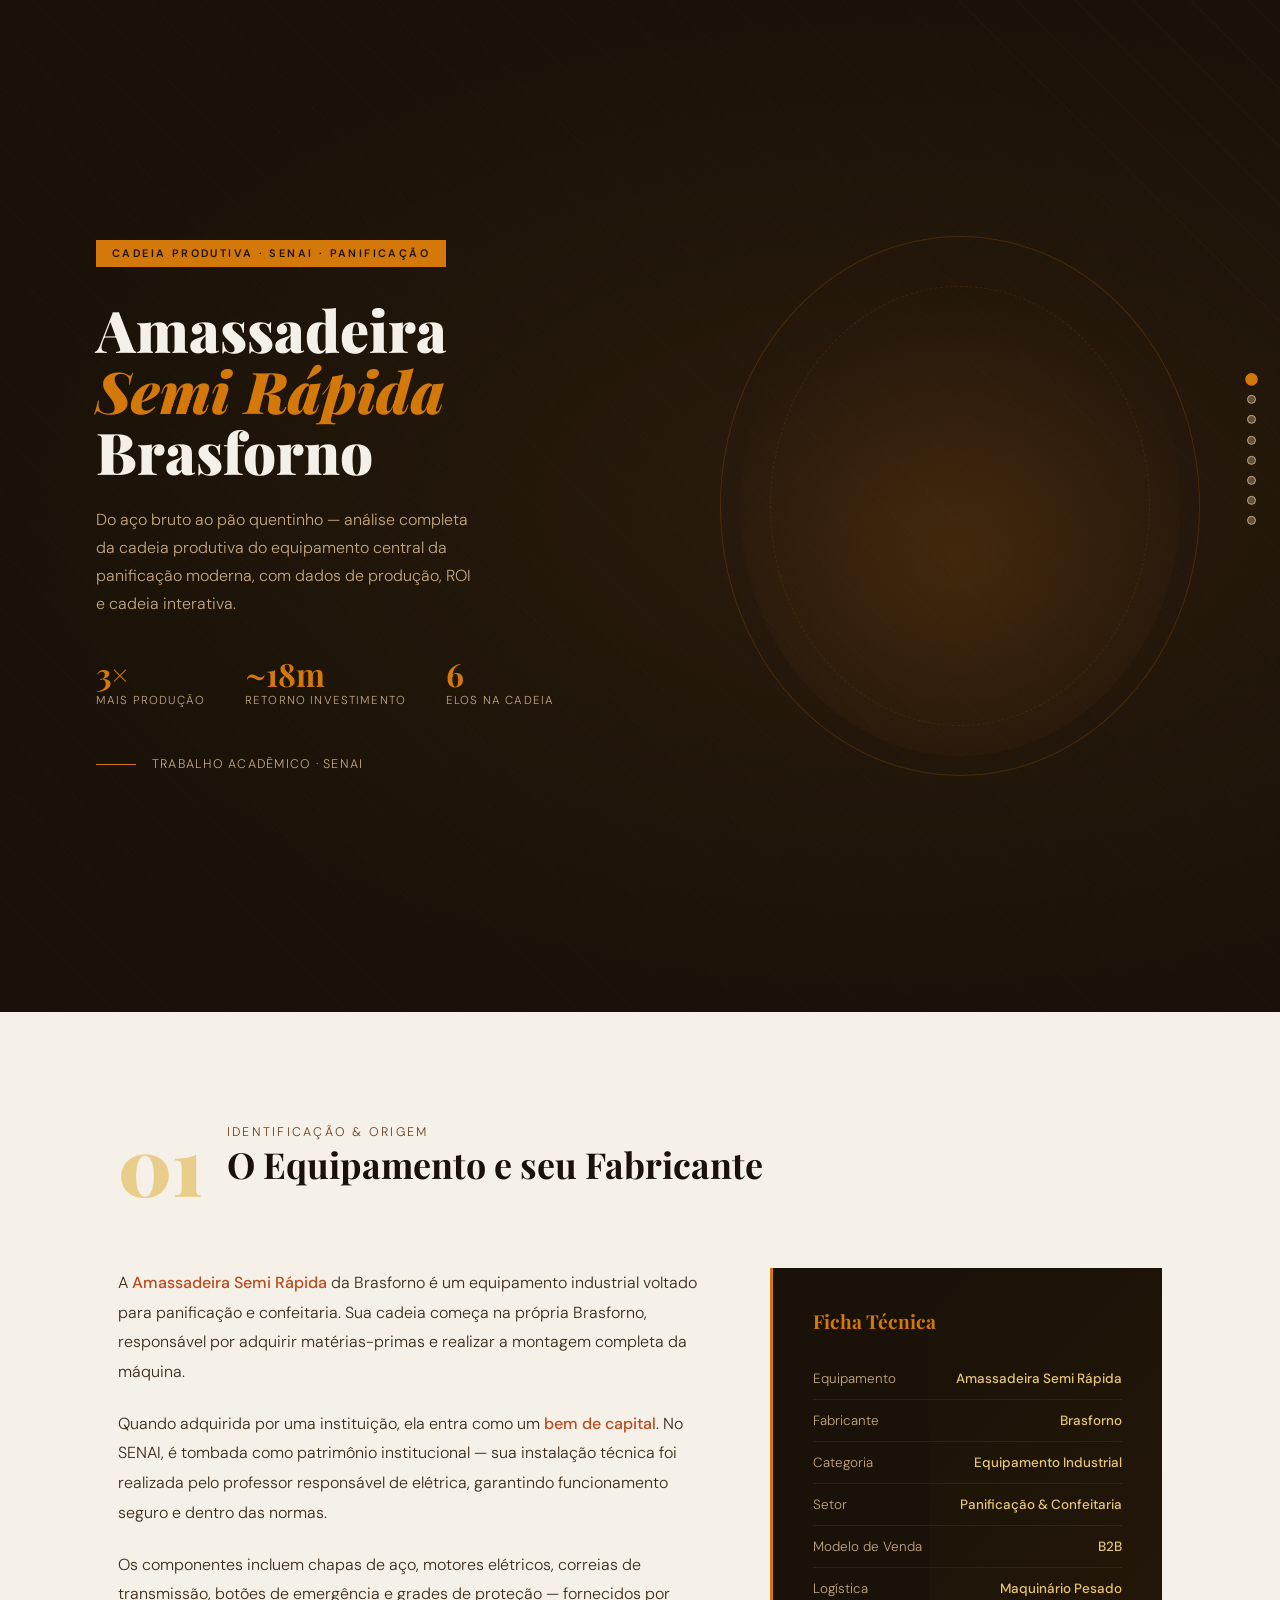
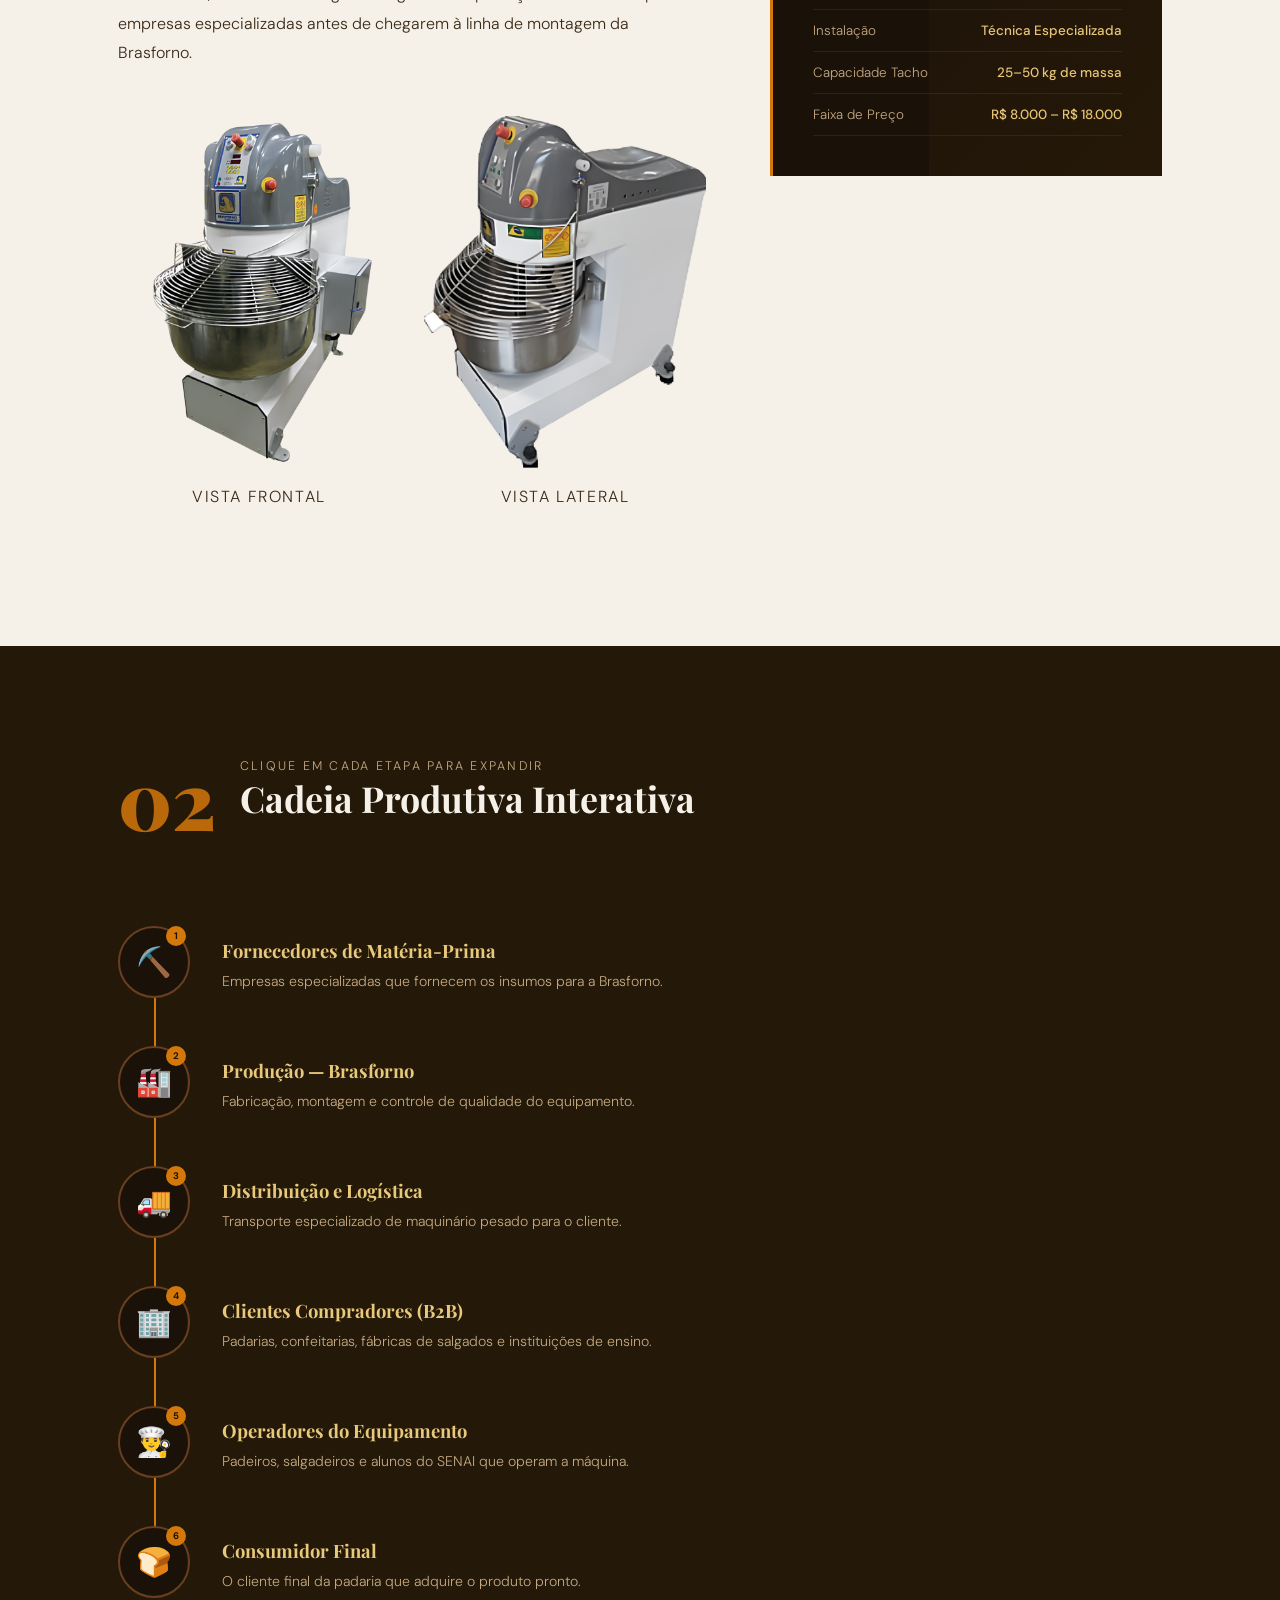
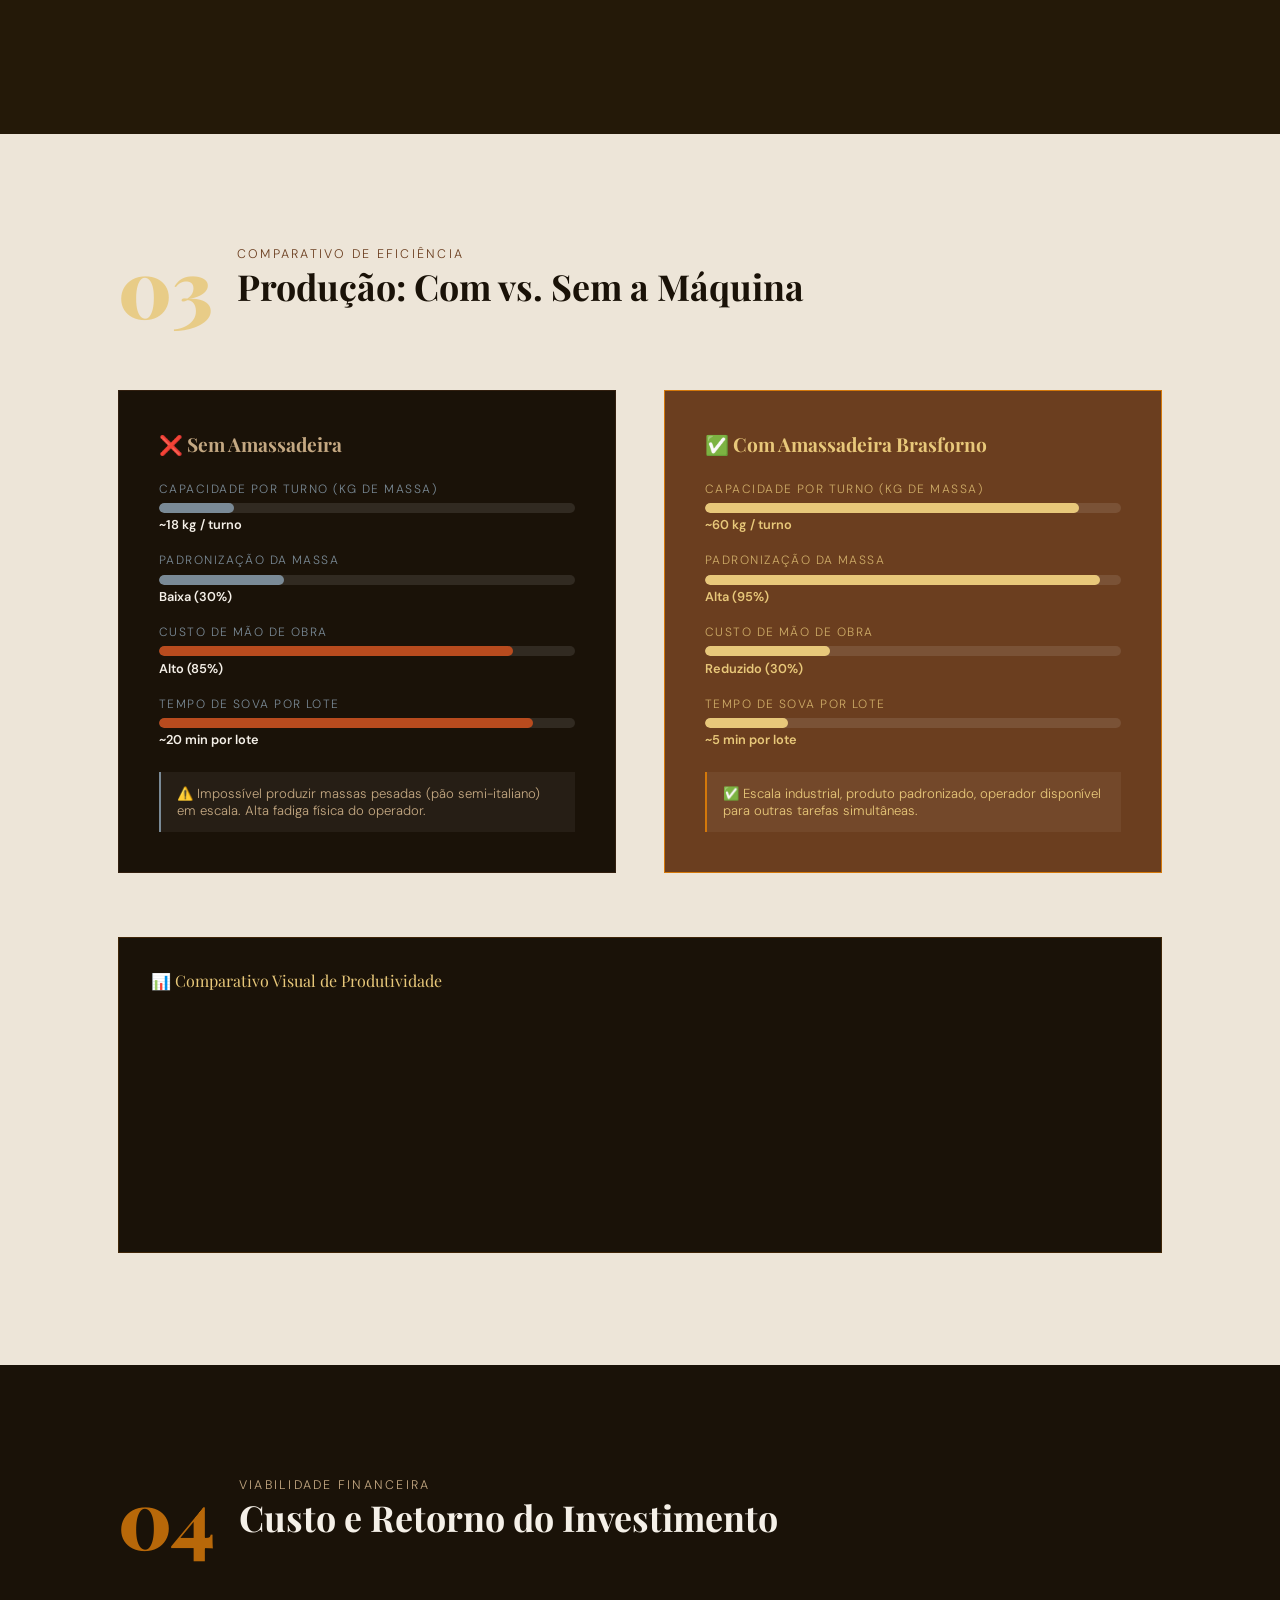
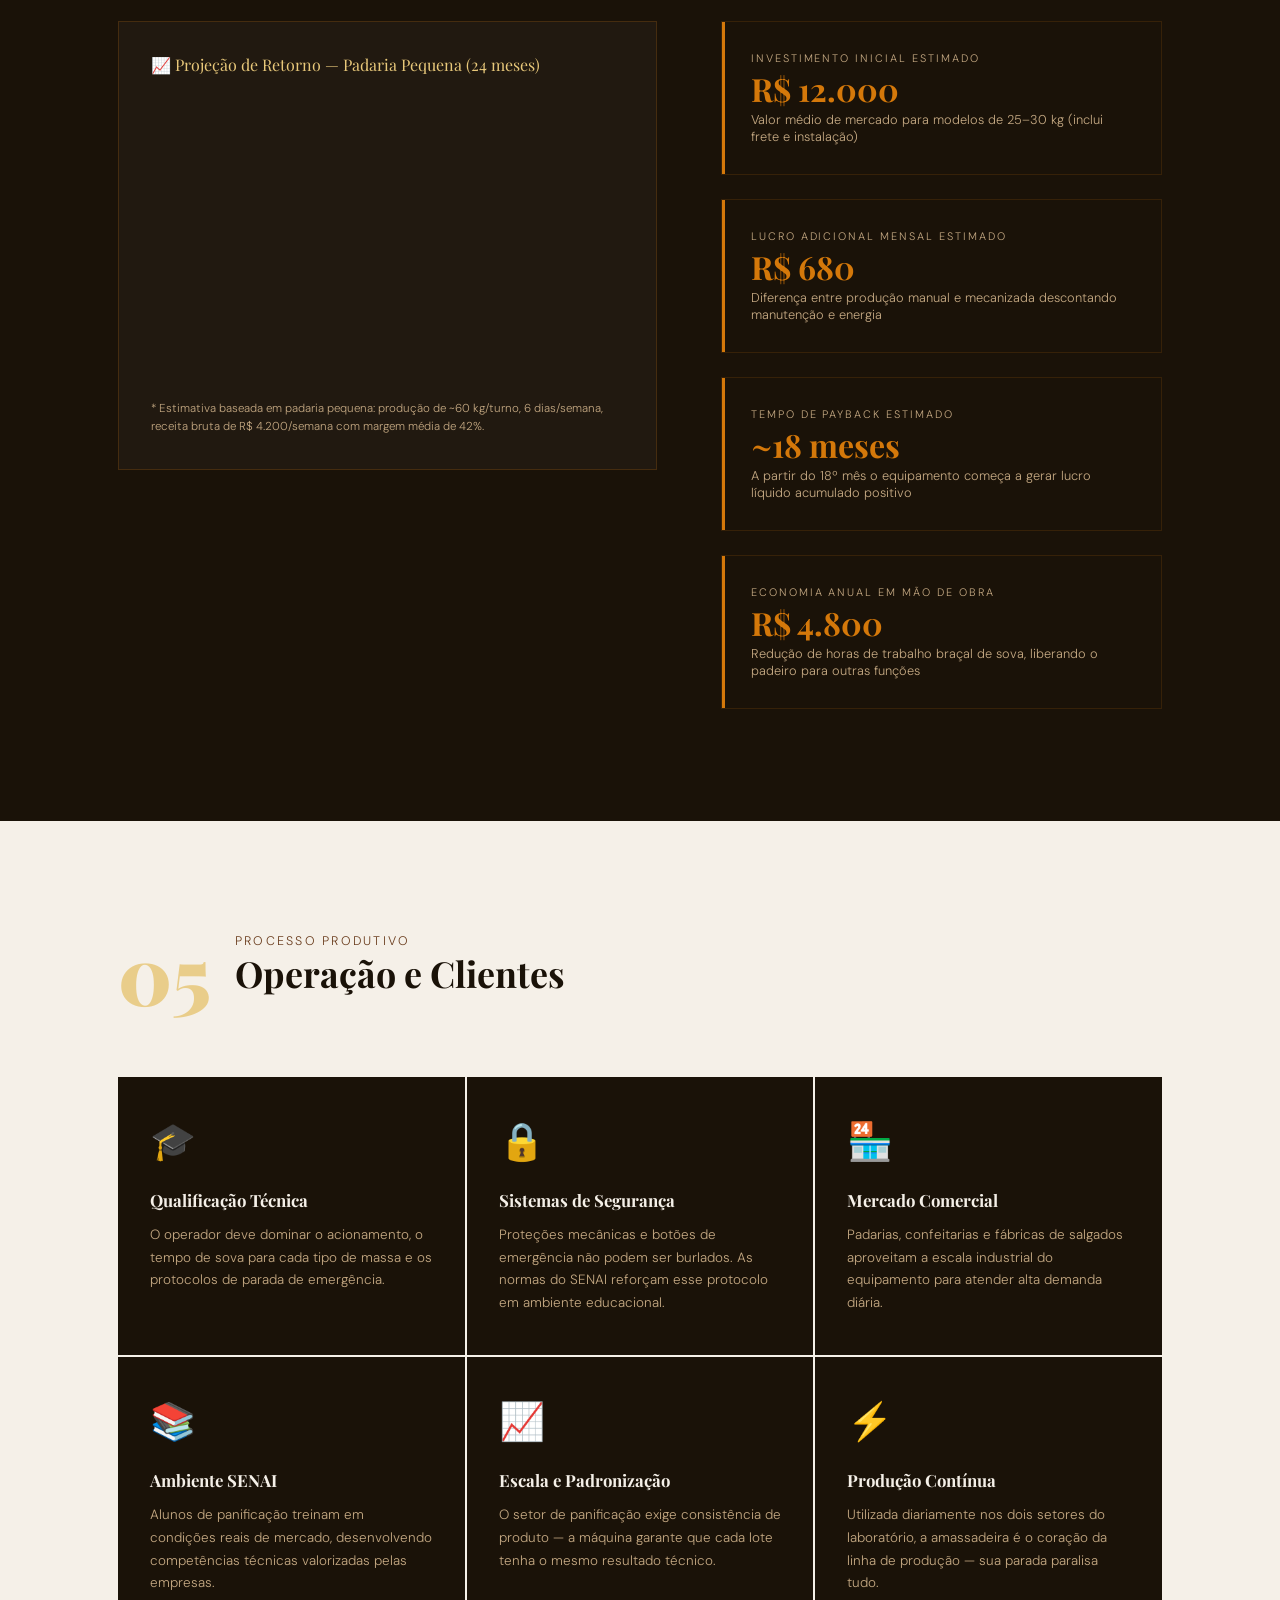
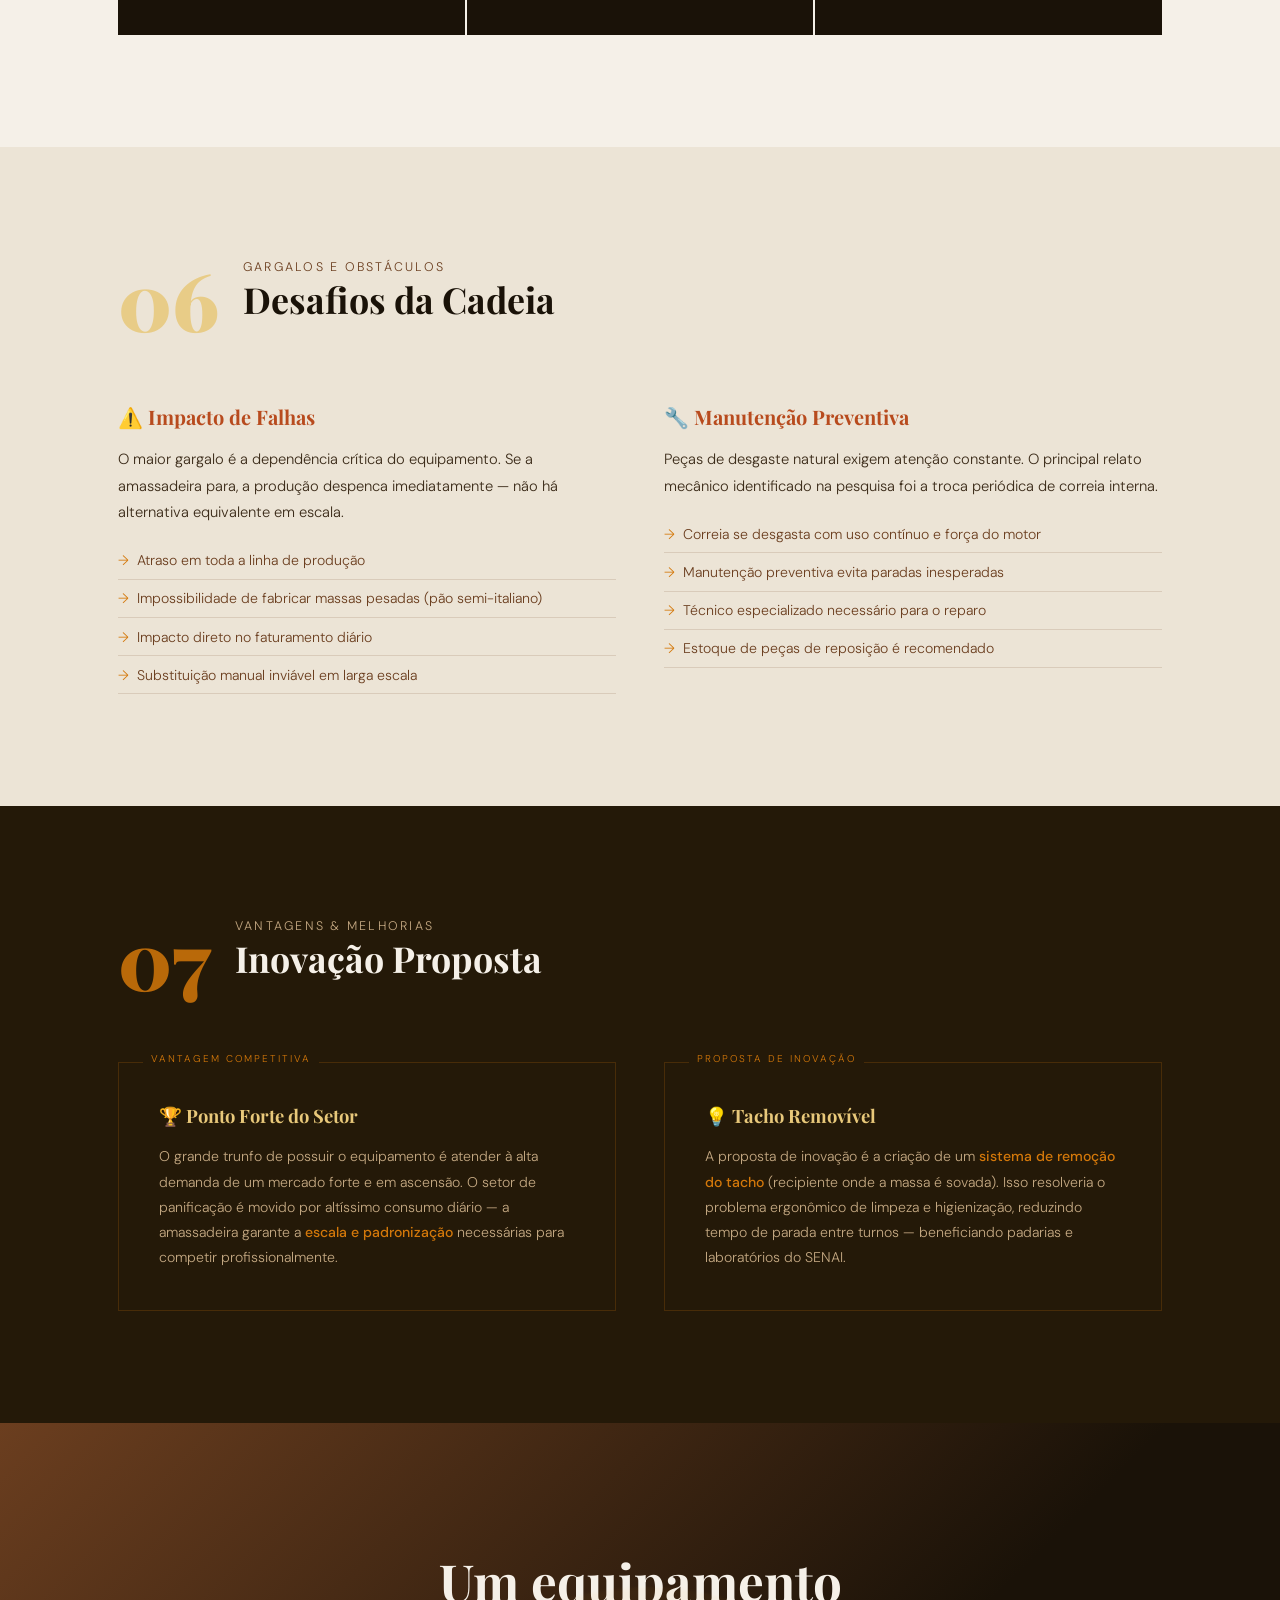
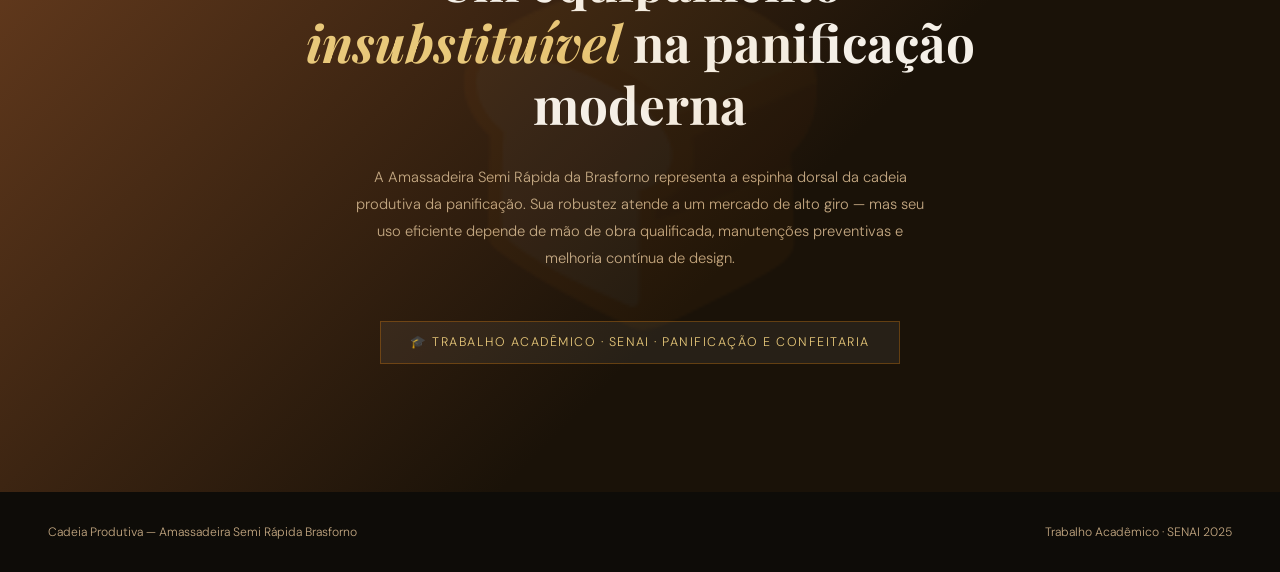
==== index.html @ 8a845d74 "Add files via upload" ====
<!doctype html>
<html lang="pt-BR">
  <head>
    <meta charset="UTF-8" />
    <meta name="viewport" content="width=device-width, initial-scale=1.0" />
    <title>Cadeia Produtiva — Amassadeira Semi Rápida Brasforno</title>
    <link rel="stylesheet" href="style.css" />
    <script src="https://cdnjs.cloudflare.com/ajax/libs/Chart.js/4.4.1/chart.umd.min.js"></script>
    <link rel="shortcut icon" href="https://static.vecteezy.com/system/resources/previews/019/606/477/non_2x/bread-graphic-clipart-design-free-png.png" type="image/x-icon">
  </head>
  <body>
    <!-- PROGRESS BAR -->
    <div id="progress-bar"></div>

    <!-- NAV DOTS -->
    <nav class="nav-dots">
      <div class="nav-dot active" data-target="hero" data-label="Início"></div>
      <div class="nav-dot" data-target="origem" data-label="Origem"></div>
      <div class="nav-dot" data-target="cadeia" data-label="Cadeia"></div>
      <div
        class="nav-dot"
        data-target="infografico"
        data-label="Produção"
      ></div>
      <div class="nav-dot" data-target="roi-section" data-label="Retorno"></div>
      <div class="nav-dot" data-target="operacao" data-label="Operação"></div>
      <div class="nav-dot" data-target="desafios" data-label="Desafios"></div>
      <div class="nav-dot" data-target="inovacao" data-label="Inovação"></div>
    </nav>

    <!-- ============ HERO ============ -->
    <section class="hero" id="hero">
      <div class="hero-bg-pattern"></div>
      <div class="hero-left">
        <div class="hero-tag">Cadeia Produtiva · SENAI · Panificação</div>
        <h1 class="hero-title">
          Amassadeira<br />
          <em>Semi Rápida</em><br />
          Brasforno
        </h1>
        <p class="hero-subtitle">
          Do aço bruto ao pão quentinho — análise completa da cadeia produtiva
          do equipamento central da panificação moderna, com dados de produção,
          ROI e cadeia interativa.
        </p>
        <div class="hero-stats">
          <div>
            <div class="hero-stat-num">3×</div>
            <div class="hero-stat-label">Mais produção</div>
          </div>
          <div>
            <div class="hero-stat-num">~18m</div>
            <div class="hero-stat-label">Retorno investimento</div>
          </div>
          <div>
            <div class="hero-stat-num">6</div>
            <div class="hero-stat-label">Elos na cadeia</div>
          </div>
        </div>
        <div class="hero-school">
          <div class="hero-school-line"></div>
          <span>Trabalho Acadêmico · SENAI</span>
        </div>
      </div>
      <div class="hero-right">
        <div class="hero-machine-wrap">
          <div class="hero-machine-bg"></div>
          <div class="hero-machine-ring"></div>
          <div class="hero-machine-ring2"></div>
          <!-- Placeholder — troque o src pela imagem real se necessário -->
          <img
            class="hero-machine-img"
            src="https://static.vecteezy.com/system/resources/previews/019/606/477/non_2x/bread-graphic-clipart-design-free-png.png"
            alt="Amassadeira Semi Rápida Brasforno"
            onerror="
              this.style.display = 'none';
              this.parentNode.querySelector(
                '.hero-machine-fallback',
              ).style.display = 'flex';
            "
          />
        </div>
        <div
          class="hero-machine-fallback"
          style="
            display: none;
            position: absolute;
            inset: 0;
            align-items: center;
            justify-content: center;
            font-size: 7rem;
            opacity: 0.5;
          "
        >
          🍞
        </div>
      </div>
    </section>

    <!-- ============ ORIGEM ============ -->
    <section class="origin" id="origem">
      <div class="container">
        <div class="sec-header fade-in">
          <div class="sec-num">01</div>
          <div class="sec-titles">
            <p>Identificação & Origem</p>
            <h2>O Equipamento e seu Fabricante</h2>
          </div>
        </div>
        <div class="origin-grid">
          <div class="origin-text fade-in">
            <p>
              A <strong>Amassadeira Semi Rápida</strong> da Brasforno é um
              equipamento industrial voltado para panificação e confeitaria. Sua
              cadeia começa na própria Brasforno, responsável por adquirir
              matérias-primas e realizar a montagem completa da máquina.
            </p>
            <p>
              Quando adquirida por uma instituição, ela entra como um
              <strong>bem de capital</strong>. No SENAI, é tombada como
              patrimônio institucional — sua instalação técnica foi realizada
              pelo professor responsável de elétrica, garantindo funcionamento
              seguro e dentro das normas.
            </p>
            <p>
              Os componentes incluem chapas de aço, motores elétricos, correias
              de transmissão, botões de emergência e grades de proteção —
              fornecidos por empresas especializadas antes de chegarem à linha
              de montagem da Brasforno.
            </p>

            <!-- Machine photo gallery -->
            <div class="machine-gallery">
              <div>
                <img
                  src="maquinaFrente.png"
                  alt="Amassadeira — Vista Frontal"
                  onerror="
                    this.style.background = '#2a1f0e';
                    this.style.minHeight = '200px';
                    this.alt = 'Foto frontal';
                  "
                />
                <p class="gallery-caption">Vista Frontal</p>
              </div>
              <div>
                <img
                  src="maquinaLado.png"
                  alt="Amassadeira — Vista Lateral"
                  onerror="
                    this.style.background = '#1a1208';
                    this.style.minHeight = '200px';
                  "
                />
                <p class="gallery-caption">Vista Lateral</p>
              </div>
            </div>
          </div>
          <div class="origin-card fade-in">
            <h3>Ficha Técnica</h3>
            <div class="spec-item">
              <span>Equipamento</span><span>Amassadeira Semi Rápida</span>
            </div>
            <div class="spec-item">
              <span>Fabricante</span><span>Brasforno</span>
            </div>
            <div class="spec-item">
              <span>Categoria</span><span>Equipamento Industrial</span>
            </div>
            <div class="spec-item">
              <span>Setor</span><span>Panificação & Confeitaria</span>
            </div>
            <div class="spec-item">
              <span>Modelo de Venda</span><span>B2B</span>
            </div>
            <div class="spec-item">
              <span>Logística</span><span>Maquinário Pesado</span>
            </div>
            <div class="spec-item">
              <span>Instalação</span><span>Técnica Especializada</span>
            </div>
            <div class="spec-item">
              <span>Capacidade Tacho</span><span>25–50 kg de massa</span>
            </div>
            <div class="spec-item">
              <span>Faixa de Preço</span><span>R$ 8.000 – R$ 18.000</span>
            </div>
          </div>
        </div>
      </div>
    </section>

    <!-- ============ CADEIA INTERATIVA ============ -->
    <section class="cadeia sec-dark" id="cadeia">
      <div class="container">
        <div class="sec-header fade-in">
          <div class="sec-num">02</div>
          <div class="sec-titles">
            <p>Clique em cada etapa para expandir</p>
            <h2>Cadeia Produtiva Interativa</h2>
          </div>
        </div>
        <div class="chain-interactive">
          <div class="chain-step" data-step="0">
            <div class="chain-step-num">1</div>
            <div class="chain-icon">⛏️</div>
            <div class="chain-body">
              <h3>Fornecedores de Matéria-Prima</h3>
              <p class="chain-short">
                Empresas especializadas que fornecem os insumos para a
                Brasforno.
              </p>
              <div class="chain-detail">
                <div class="chain-detail-inner">
                  Chapas de aço inox, grades de proteção, motores elétricos
                  trifásicos, correias de transmissão, botões de emergência e
                  painéis elétricos são adquiridos de fornecedores
                  especializados. A qualidade desses componentes define
                  diretamente a durabilidade e segurança do equipamento final.
                </div>
              </div>
            </div>
          </div>

          <div class="chain-step" data-step="1">
            <div class="chain-step-num">2</div>
            <div class="chain-icon">🏭</div>
            <div class="chain-body">
              <h3>Produção — Brasforno</h3>
              <p class="chain-short">
                Fabricação, montagem e controle de qualidade do equipamento.
              </p>
              <div class="chain-detail">
                <div class="chain-detail-inner">
                  A Brasforno realiza a montagem completa: estrutura metálica,
                  instalação do motor, sistema de transmissão por correia, tacho
                  de inox e painel de controle com sistemas de segurança
                  integrados. Após montagem, o equipamento passa por testes de
                  funcionamento antes da expedição.
                </div>
              </div>
            </div>
          </div>

          <div class="chain-step" data-step="2">
            <div class="chain-step-num">3</div>
            <div class="chain-icon">🚚</div>
            <div class="chain-body">
              <h3>Distribuição e Logística</h3>
              <p class="chain-short">
                Transporte especializado de maquinário pesado para o cliente.
              </p>
              <div class="chain-detail">
                <div class="chain-detail-inner">
                  A distribuição exige logística de carga pesada com
                  equipamentos de içamento. A venda é 100% B2B — não há canal de
                  varejo. O frete e a entrega com içamento muitas vezes estão
                  inclusos no valor, e a instalação é feita por técnico
                  especializado no local.
                </div>
              </div>
            </div>
          </div>

          <div class="chain-step" data-step="3">
            <div class="chain-step-num">4</div>
            <div class="chain-icon">🏢</div>
            <div class="chain-body">
              <h3>Clientes Compradores (B2B)</h3>
              <p class="chain-short">
                Padarias, confeitarias, fábricas de salgados e instituições de
                ensino.
              </p>
              <div class="chain-detail">
                <div class="chain-detail-inner">
                  Em empresas, o equipamento é um ativo produtivo. No SENAI, é
                  tombado como patrimônio da instituição com plaqueta de
                  registro. A compra envolve processo de licitação ou orçamento
                  direto, com instalação técnica obrigatória — no SENAI,
                  realizada pelo professor de elétrica.
                </div>
              </div>
            </div>
          </div>

          <div class="chain-step" data-step="4">
            <div class="chain-step-num">5</div>
            <div class="chain-icon">👨‍🍳</div>
            <div class="chain-body">
              <h3>Operadores do Equipamento</h3>
              <p class="chain-short">
                Padeiros, salgadeiros e alunos do SENAI que operam a máquina.
              </p>
              <div class="chain-detail">
                <div class="chain-detail-inner">
                  O operador precisa conhecer o tempo de sova específico por
                  tipo de massa (pão francês, semi-italiano, salgado), respeitar
                  os protocolos de segurança e realizar higienização após cada
                  uso. No SENAI, os alunos treinam essa competência em ambiente
                  controlado.
                </div>
              </div>
            </div>
          </div>

          <div class="chain-step" data-step="5">
            <div class="chain-step-num">6</div>
            <div class="chain-icon">🍞</div>
            <div class="chain-body">
              <h3>Consumidor Final</h3>
              <p class="chain-short">
                O cliente final da padaria que adquire o produto pronto.
              </p>
              <div class="chain-detail">
                <div class="chain-detail-inner">
                  Pães, salgados e produtos de confeitaria chegam ao consumidor
                  final como resultado de toda a cadeia. O alto consumo diário
                  desse mercado é o motor econômico que justifica o investimento
                  no equipamento industrial — e que mantém o setor de
                  panificação em constante crescimento no Brasil.
                </div>
              </div>
            </div>
          </div>
        </div>
      </div>
    </section>

    <!-- ============ INFOGRÁFICO DE PRODUÇÃO ============ -->
    <section class="infografico" id="infografico">
      <div class="container">
        <div class="sec-header fade-in">
          <div class="sec-num">03</div>
          <div class="sec-titles">
            <p>Comparativo de Eficiência</p>
            <h2>Produção: Com vs. Sem a Máquina</h2>
          </div>
        </div>

        <div class="prod-comparison fade-in">
          <!-- SEM MÁQUINA -->
          <div class="prod-side manual">
            <h3>❌ Sem Amassadeira</h3>

            <p class="prod-bar-label">Capacidade por turno (kg de massa)</p>
            <div class="bar-track">
              <div
                class="bar-fill"
                data-width="18"
                style="background: #7a8a96"
              ></div>
            </div>
            <p class="bar-value" style="color: var(--cream)">~18 kg / turno</p>

            <p class="prod-bar-label">Padronização da massa</p>
            <div class="bar-track">
              <div
                class="bar-fill"
                data-width="30"
                style="background: #7a8a96"
              ></div>
            </div>
            <p class="bar-value" style="color: var(--cream)">Baixa (30%)</p>

            <p class="prod-bar-label">Custo de mão de obra</p>
            <div class="bar-track">
              <div
                class="bar-fill"
                data-width="85"
                style="background: #b84b1e"
              ></div>
            </div>
            <p class="bar-value" style="color: var(--cream)">Alto (85%)</p>

            <p class="prod-bar-label">Tempo de sova por lote</p>
            <div class="bar-track">
              <div
                class="bar-fill"
                data-width="90"
                style="background: #b84b1e"
              ></div>
            </div>
            <p class="bar-value" style="color: var(--cream)">
              ~20 min por lote
            </p>

            <div class="prod-highlight">
              ⚠️ Impossível produzir massas pesadas (pão semi-italiano) em
              escala. Alta fadiga física do operador.
            </div>
          </div>

          <!-- COM MÁQUINA -->
          <div class="prod-side maquina">
            <h3>✅ Com Amassadeira Brasforno</h3>

            <p class="prod-bar-label">Capacidade por turno (kg de massa)</p>
            <div class="bar-track">
              <div
                class="bar-fill"
                data-width="90"
                style="background: var(--warm)"
              ></div>
            </div>
            <p class="bar-value" style="color: var(--warm)">~60 kg / turno</p>

            <p class="prod-bar-label">Padronização da massa</p>
            <div class="bar-track">
              <div
                class="bar-fill"
                data-width="95"
                style="background: var(--warm)"
              ></div>
            </div>
            <p class="bar-value" style="color: var(--warm)">Alta (95%)</p>

            <p class="prod-bar-label">Custo de mão de obra</p>
            <div class="bar-track">
              <div
                class="bar-fill"
                data-width="30"
                style="background: var(--warm)"
              ></div>
            </div>
            <p class="bar-value" style="color: var(--warm)">Reduzido (30%)</p>

            <p class="prod-bar-label">Tempo de sova por lote</p>
            <div class="bar-track">
              <div
                class="bar-fill"
                data-width="20"
                style="background: var(--warm)"
              ></div>
            </div>
            <p class="bar-value" style="color: var(--warm)">~5 min por lote</p>

            <div class="prod-highlight">
              ✅ Escala industrial, produto padronizado, operador disponível
              para outras tarefas simultâneas.
            </div>
          </div>
        </div>

        <!-- GRÁFICO BARRAS COMPARATIVO -->
        <div
          class="fade-in"
          style="
            background: var(--dark);
            padding: 2rem;
            border: 1px solid rgba(212, 120, 10, 0.2);
          "
        >
          <p
            style="
              font-family: &quot;Playfair Display&quot;, serif;
              color: var(--warm);
              font-size: 1rem;
              margin-bottom: 1.5rem;
            "
          >
            📊 Comparativo Visual de Produtividade
          </p>
          <canvas id="prodChart" height="200"></canvas>
        </div>
      </div>
    </section>

    <!-- ============ ROI ============ -->
    <section class="roi-section sec-dark" id="roi-section">
      <div class="container">
        <div class="sec-header fade-in">
          <div class="sec-num">04</div>
          <div class="sec-titles">
            <p>Viabilidade Financeira</p>
            <h2>Custo e Retorno do Investimento</h2>
          </div>
        </div>
        <div class="roi-grid">
          <div class="roi-chart-wrap fade-in">
            <p class="roi-chart-title">
              📈 Projeção de Retorno — Padaria Pequena (24 meses)
            </p>
            <div class="roi-canvas-wrap">
              <canvas id="roiChart" height="280"></canvas>
            </div>
            <p
              style="
                font-size: 0.72rem;
                color: var(--dust);
                margin-top: 1rem;
                line-height: 1.6;
              "
            >
              * Estimativa baseada em padaria pequena: produção de ~60 kg/turno,
              6 dias/semana, receita bruta de R$ 4.200/semana com margem média
              de 42%.
            </p>
          </div>
          <div class="roi-info fade-in">
            <div class="roi-card">
              <div class="roi-card-label">Investimento Inicial Estimado</div>
              <div class="roi-card-value">R$ 12.000</div>
              <div class="roi-card-sub">
                Valor médio de mercado para modelos de 25–30 kg (inclui frete e
                instalação)
              </div>
            </div>
            <div class="roi-card">
              <div class="roi-card-label">Lucro adicional mensal estimado</div>
              <div class="roi-card-value">R$ 680</div>
              <div class="roi-card-sub">
                Diferença entre produção manual e mecanizada descontando
                manutenção e energia
              </div>
            </div>
            <div class="roi-card">
              <div class="roi-card-label">Tempo de Payback Estimado</div>
              <div class="roi-card-value">~18 meses</div>
              <div class="roi-card-sub">
                A partir do 18º mês o equipamento começa a gerar lucro líquido
                acumulado positivo
              </div>
            </div>
            <div class="roi-card">
              <div class="roi-card-label">Economia anual em mão de obra</div>
              <div class="roi-card-value">R$ 4.800</div>
              <div class="roi-card-sub">
                Redução de horas de trabalho braçal de sova, liberando o padeiro
                para outras funções
              </div>
            </div>
          </div>
        </div>
      </div>
    </section>

    <!-- ============ OPERAÇÃO ============ -->
    <section class="operation" id="operacao">
      <div class="container">
        <div class="sec-header fade-in">
          <div class="sec-num">05</div>
          <div class="sec-titles">
            <p>Processo Produtivo</p>
            <h2>Operação e Clientes</h2>
          </div>
        </div>
        <div class="op-grid fade-in">
          <div class="op-card">
            <span class="op-emoji">🎓</span>
            <h3>Qualificação Técnica</h3>
            <p>
              O operador deve dominar o acionamento, o tempo de sova para cada
              tipo de massa e os protocolos de parada de emergência.
            </p>
          </div>
          <div class="op-card">
            <span class="op-emoji">🔒</span>
            <h3>Sistemas de Segurança</h3>
            <p>
              Proteções mecânicas e botões de emergência não podem ser burlados.
              As normas do SENAI reforçam esse protocolo em ambiente
              educacional.
            </p>
          </div>
          <div class="op-card">
            <span class="op-emoji">🏪</span>
            <h3>Mercado Comercial</h3>
            <p>
              Padarias, confeitarias e fábricas de salgados aproveitam a escala
              industrial do equipamento para atender alta demanda diária.
            </p>
          </div>
          <div class="op-card">
            <span class="op-emoji">📚</span>
            <h3>Ambiente SENAI</h3>
            <p>
              Alunos de panificação treinam em condições reais de mercado,
              desenvolvendo competências técnicas valorizadas pelas empresas.
            </p>
          </div>
          <div class="op-card">
            <span class="op-emoji">📈</span>
            <h3>Escala e Padronização</h3>
            <p>
              O setor de panificação exige consistência de produto — a máquina
              garante que cada lote tenha o mesmo resultado técnico.
            </p>
          </div>
          <div class="op-card">
            <span class="op-emoji">⚡</span>
            <h3>Produção Contínua</h3>
            <p>
              Utilizada diariamente nos dois setores do laboratório, a
              amassadeira é o coração da linha de produção — sua parada paralisa
              tudo.
            </p>
          </div>
        </div>
      </div>
    </section>

    <!-- ============ DESAFIOS ============ -->
    <section class="challenges" id="desafios">
      <div class="container">
        <div class="sec-header fade-in">
          <div class="sec-num">06</div>
          <div class="sec-titles">
            <p>Gargalos e Obstáculos</p>
            <h2>Desafios da Cadeia</h2>
          </div>
        </div>
        <div class="ch-grid fade-in">
          <div class="ch-block">
            <h3>⚠️ Impacto de Falhas</h3>
            <p>
              O maior gargalo é a dependência crítica do equipamento. Se a
              amassadeira para, a produção despenca imediatamente — não há
              alternativa equivalente em escala.
            </p>
            <ul>
              <li>Atraso em toda a linha de produção</li>
              <li>
                Impossibilidade de fabricar massas pesadas (pão semi-italiano)
              </li>
              <li>Impacto direto no faturamento diário</li>
              <li>Substituição manual inviável em larga escala</li>
            </ul>
          </div>
          <div class="ch-block">
            <h3>🔧 Manutenção Preventiva</h3>
            <p>
              Peças de desgaste natural exigem atenção constante. O principal
              relato mecânico identificado na pesquisa foi a troca periódica de
              correia interna.
            </p>
            <ul>
              <li>Correia se desgasta com uso contínuo e força do motor</li>
              <li>Manutenção preventiva evita paradas inesperadas</li>
              <li>Técnico especializado necessário para o reparo</li>
              <li>Estoque de peças de reposição é recomendado</li>
            </ul>
          </div>
        </div>
      </div>
    </section>

    <!-- ============ INOVAÇÃO ============ -->
    <section class="innovation sec-dark" id="inovacao">
      <div class="container">
        <div class="sec-header fade-in">
          <div class="sec-num">07</div>
          <div class="sec-titles">
            <p>Vantagens & Melhorias</p>
            <h2>Inovação Proposta</h2>
          </div>
        </div>
        <div class="inno-split fade-in">
          <div class="inno-block" data-label="Vantagem Competitiva">
            <h3>🏆 Ponto Forte do Setor</h3>
            <p>
              O grande trunfo de possuir o equipamento é atender à alta demanda
              de um mercado forte e em ascensão. O setor de panificação é movido
              por altíssimo consumo diário — a amassadeira garante a
              <strong>escala e padronização</strong> necessárias para competir
              profissionalmente.
            </p>
          </div>
          <div class="inno-block" data-label="Proposta de Inovação">
            <h3>💡 Tacho Removível</h3>
            <p>
              A proposta de inovação é a criação de um
              <strong>sistema de remoção do tacho</strong> (recipiente onde a
              massa é sovada). Isso resolveria o problema ergonômico de limpeza
              e higienização, reduzindo tempo de parada entre turnos —
              beneficiando padarias e laboratórios do SENAI.
            </p>
          </div>
        </div>
      </div>
    </section>

    <!-- ============ CONCLUSÃO ============ -->
    <section class="conclusion">
      <div class="container">
        <h2>Um equipamento <em>insubstituível</em> na panificação moderna</h2>
        <p>
          A Amassadeira Semi Rápida da Brasforno representa a espinha dorsal da
          cadeia produtiva da panificação. Sua robustez atende a um mercado de
          alto giro — mas seu uso eficiente depende de mão de obra qualificada,
          manutenções preventivas e melhoria contínua de design.
        </p>
        <div class="badge">
          🎓 Trabalho Acadêmico · SENAI · Panificação e Confeitaria
        </div>
      </div>
    </section>

    <footer>
      <span>Cadeia Produtiva — Amassadeira Semi Rápida Brasforno</span>
      <span>Trabalho Acadêmico · SENAI 2025</span>
    </footer>

    <!-- ============ SCRIPTS ============ -->
    <script src="script.js"></script>
  </body>
</html>
---- style.css ----
/* =========================================
   CADEIA PRODUTIVA — AMASSADEIRA BRASFORNO
   styles.css
   ========================================= */

@import url("https://fonts.googleapis.com/css2?family=Playfair+Display:ital,wght@0,700;0,900;1,700&family=DM+Sans:wght@300;400;500;600&display=swap");

/* ----------- RESET & BASE ----------- */
*,
*::before,
*::after {
  box-sizing: border-box;
  margin: 0;
  padding: 0;
}

:root {
  --cream: #f5f0e8;
  --cream2: #ede5d8;
  --dark: #1a1208;
  --dark2: #241908;
  --brown: #6b3e1f;
  --amber: #d4780a;
  --amber2: #e8920f;
  --warm: #e8c87a;
  --dust: #c4a882;
  --rust: #b84b1e;
  --steel: #7a8a96;
  --success: #2e7d4f;
}

html {
  scroll-behavior: smooth;
}

body {
  background: var(--cream);
  color: var(--dark);
  font-family: "DM Sans", sans-serif;
  font-weight: 300;
  overflow-x: hidden;
  cursor: default;
}

body::before {
  content: "";
  position: fixed;
  inset: 0;
  background-image: url("data:image/svg+xml,%3Csvg viewBox='0 0 512 512' xmlns='http://www.w3.org/2000/svg'%3E%3Cfilter id='n'%3E%3CfeTurbulence type='fractalNoise' baseFrequency='0.9' numOctaves='4' stitchTiles='stitch'/%3E%3C/filter%3E%3Crect width='100%25' height='100%25' filter='url(%23n)' opacity='0.04'/%3E%3C/svg%3E");
  pointer-events: none;
  z-index: 9999;
  opacity: 0.25;
}

/* ----------- SCROLLBAR ----------- */
::-webkit-scrollbar {
  width: 6px;
}
::-webkit-scrollbar-track {
  background: var(--dark);
}
::-webkit-scrollbar-thumb {
  background: var(--amber);
  border-radius: 3px;
}

/* ----------- FIXED NAV DOTS ----------- */
.nav-dots {
  position: fixed;
  right: 1.5rem;
  top: 50%;
  transform: translateY(-50%);
  display: flex;
  flex-direction: column;
  gap: 0.7rem;
  z-index: 100;
}

.nav-dot {
  width: 9px;
  height: 9px;
  border-radius: 50%;
  background: rgba(196, 168, 130, 0.4);
  border: 1px solid var(--dust);
  cursor: pointer;
  transition: all 0.3s;
}

.nav-dot.active,
.nav-dot:hover {
  background: var(--amber);
  border-color: var(--amber);
  transform: scale(1.4);
}

.nav-dot::after {
  content: attr(data-label);
  position: absolute;
  right: 120%;
  top: 50%;
  transform: translateY(-50%);
  white-space: nowrap;
  background: var(--dark);
  color: var(--cream);
  font-size: 0.65rem;
  padding: 0.3rem 0.6rem;
  border-radius: 2px;
  opacity: 0;
  pointer-events: none;
  transition: opacity 0.2s;
  letter-spacing: 0.08em;
}

.nav-dot:hover::after {
  opacity: 1;
}

/* ----------- PROGRESS BAR ----------- */
#progress-bar {
  position: fixed;
  top: 0;
  left: 0;
  height: 3px;
  background: linear-gradient(90deg, var(--amber), var(--warm));
  z-index: 10000;
  width: 0%;
  transition: width 0.1s linear;
}

/* ----------- HERO ----------- */
.hero {
  min-height: 100vh;
  background: var(--dark);
  display: grid;
  grid-template-columns: 1fr 1fr;
  position: relative;
  overflow: hidden;
}

.hero-bg-pattern {
  position: absolute;
  inset: 0;
  background:
    repeating-linear-gradient(
      45deg,
      transparent,
      transparent 40px,
      rgba(212, 120, 10, 0.03) 40px,
      rgba(212, 120, 10, 0.03) 41px
    ),
    radial-gradient(
      ellipse at 70% 50%,
      rgba(107, 62, 31, 0.2) 0%,
      transparent 70%
    );
}

.hero-left {
  display: flex;
  flex-direction: column;
  justify-content: center;
  padding: 8rem 4rem 8rem 6rem;
  position: relative;
  z-index: 2;
}

.hero-tag {
  display: inline-block;
  background: var(--amber);
  color: var(--dark);
  font-size: 0.68rem;
  font-weight: 600;
  letter-spacing: 0.22em;
  text-transform: uppercase;
  padding: 0.4rem 1rem;
  margin-bottom: 2rem;
  width: fit-content;
}

.hero-title {
  font-family: "Playfair Display", serif;
  font-size: clamp(2.8rem, 4.5vw, 4.2rem);
  font-weight: 900;
  color: var(--cream);
  line-height: 1.06;
  margin-bottom: 1.5rem;
}

.hero-title em {
  color: var(--amber);
  font-style: italic;
}

.hero-subtitle {
  color: var(--dust);
  font-size: 1rem;
  line-height: 1.75;
  max-width: 380px;
  margin-bottom: 2.5rem;
}

.hero-stats {
  display: flex;
  gap: 2.5rem;
  margin-bottom: 3rem;
}

.hero-stat-num {
  font-family: "Playfair Display", serif;
  font-size: 2rem;
  font-weight: 700;
  color: var(--amber);
  line-height: 1;
}

.hero-stat-label {
  font-size: 0.72rem;
  color: var(--dust);
  text-transform: uppercase;
  letter-spacing: 0.1em;
  margin-top: 0.2rem;
}

.hero-school {
  display: flex;
  align-items: center;
  gap: 1rem;
  color: var(--dust);
  font-size: 0.78rem;
  letter-spacing: 0.1em;
  text-transform: uppercase;
}

.hero-school-line {
  width: 40px;
  height: 1px;
  background: var(--amber);
}

/* Hero right — machine image */
.hero-right {
  position: relative;
  display: flex;
  align-items: center;
  justify-content: center;
  z-index: 2;
  overflow: hidden;
}

.hero-machine-wrap {
  position: relative;
  width: 440px;
  height: 500px;
}

.hero-machine-bg {
  position: absolute;
  inset: 0;
  background: radial-gradient(
    circle at 50% 60%,
    rgba(212, 120, 10, 0.15) 0%,
    transparent 70%
  );
  border-radius: 50%;
}

.hero-machine-img {
  width: 70%;
  height: 100%;
  margin-left: 15%;
  object-fit: contain;
  filter: drop-shadow(0 30px 60px rgba(0, 0, 0, 0.6));
  animation: float 6s ease-in-out infinite;
}

.hero-machine-ring {
  position: absolute;
  inset: -20px;
  border-radius: 50%;
  border: 1px solid rgba(212, 120, 10, 0.2);
  animation: spin-slow 30s linear infinite;
}

.hero-machine-ring2 {
  position: absolute;
  inset: 30px;
  border-radius: 50%;
  border: 1px dashed rgba(212, 120, 10, 0.12);
  animation: spin-slow 20s linear infinite reverse;
}

@keyframes float {
  0%,
  100% {
    transform: translateY(0);
  }
  50% {
    transform: translateY(-12px);
  }
}

@keyframes spin-slow {
  to {
    transform: rotate(360deg);
  }
}

/* ----------- SECTIONS BASE ----------- */
section {
  padding: 7rem 0;
}

.container {
  max-width: 1140px;
  margin: 0 auto;
  padding: 0 3rem;
}

.sec-header {
  display: flex;
  align-items: flex-start;
  gap: 1.5rem;
  margin-bottom: 4rem;
}

.sec-num {
  font-family: "Playfair Display", serif;
  font-size: 5rem;
  font-weight: 900;
  color: var(--warm);
  opacity: 0.85;
  line-height: 1;
  flex-shrink: 0;
  user-select: none;
}

.sec-titles h2 {
  font-family: "Playfair Display", serif;
  font-size: clamp(1.7rem, 2.8vw, 2.4rem);
  font-weight: 700;
  color: var(--dark);
  margin-bottom: 0.4rem;
}

.sec-titles p {
  color: var(--brown);
  font-size: 0.78rem;
  text-transform: uppercase;
  letter-spacing: 0.18em;
}

.sec-dark .sec-num {
  color: var(--amber);
}
.sec-dark .sec-titles h2 {
  color: var(--cream);
}
.sec-dark .sec-titles p {
  color: var(--dust);
}

/* ----------- ORIGIN SECTION ----------- */
.origin {
  background: var(--cream);
}

.origin-grid {
  display: grid;
  grid-template-columns: 1.2fr 0.8fr;
  gap: 4rem;
  align-items: start;
}

.origin-text p {
  font-size: 1rem;
  line-height: 1.85;
  color: #3a2a18;
  margin-bottom: 1.4rem;
}

.origin-text strong {
  color: var(--rust);
  font-weight: 500;
}

.origin-card {
  background: var(--dark);
  color: var(--cream);
  padding: 2.5rem;
  position: relative;
  overflow: hidden;
  border-left: 3px solid var(--amber);
}

.origin-card::before {
  content: "";
  position: absolute;
  top: 0;
  right: 0;
  width: 60%;
  height: 100%;
  background: linear-gradient(135deg, transparent, rgba(212, 120, 10, 0.06));
  pointer-events: none;
}

.origin-card h3 {
  font-family: "Playfair Display", serif;
  font-size: 1.2rem;
  color: var(--amber);
  margin-bottom: 1.5rem;
}

.spec-item {
  display: flex;
  justify-content: space-between;
  align-items: center;
  padding: 0.75rem 0;
  border-bottom: 1px solid rgba(255, 255, 255, 0.07);
  font-size: 0.84rem;
}

.spec-item span:first-child {
  color: var(--dust);
}
.spec-item span:last-child {
  font-weight: 500;
  color: var(--warm);
}

/* Machine gallery strip */
.machine-gallery {
  display: grid;
  grid-template-columns: 1fr 1fr;
  gap: 1.5rem;
  margin-top: 3rem;
}

.machine-gallery img {
  width: 100%;
  aspect-ratio: 4/5;
  object-fit: cover;
  filter: grayscale(20%);
  transition:
    filter 0.4s,
    transform 0.4s;
  cursor: zoom-in;
}

.machine-gallery img:hover {
  filter: grayscale(0%) sepia(20%);
  transform: scale(1.02);
}

.gallery-caption {
  font-size: 0.72rem;
  color: var(--brown);
  text-align: center;
  margin-top: 0.5rem;
  text-transform: uppercase;
  letter-spacing: 0.1em;
}

/* ----------- CADEIA INTERATIVA ----------- */
.cadeia {
  background: var(--dark2);
}

.chain-interactive {
  display: flex;
  flex-direction: column;
  gap: 0;
  position: relative;
}

.chain-interactive::before {
  content: "";
  position: absolute;
  left: 36px;
  top: 36px;
  bottom: 36px;
  width: 2px;
  background: linear-gradient(
    to bottom,
    transparent,
    var(--amber) 10%,
    var(--amber) 90%,
    transparent
  );
}

.chain-step {
  display: grid;
  grid-template-columns: 72px 1fr;
  gap: 2rem;
  padding: 1.5rem 0;
  cursor: pointer;
  position: relative;
}

.chain-icon {
  width: 72px;
  height: 72px;
  border-radius: 50%;
  background: var(--dark);
  border: 2px solid var(--brown);
  display: flex;
  align-items: center;
  justify-content: center;
  font-size: 1.8rem;
  flex-shrink: 0;
  position: relative;
  z-index: 2;
  transition:
    border-color 0.3s,
    background 0.3s,
    transform 0.3s;
}

.chain-step:hover .chain-icon,
.chain-step.active .chain-icon {
  border-color: var(--amber);
  background: var(--brown);
  transform: scale(1.08);
}

.chain-body {
  padding-top: 0.8rem;
}

.chain-body h3 {
  font-family: "Playfair Display", serif;
  font-size: 1.15rem;
  color: var(--warm);
  margin-bottom: 0.4rem;
  transition: color 0.3s;
}

.chain-step:hover .chain-body h3,
.chain-step.active .chain-body h3 {
  color: var(--amber);
}

.chain-body .chain-short {
  color: var(--dust);
  font-size: 0.88rem;
  line-height: 1.6;
}

.chain-detail {
  max-height: 0;
  overflow: hidden;
  transition: max-height 0.5s ease;
}

.chain-step.active .chain-detail {
  max-height: 200px;
}

.chain-detail-inner {
  margin-top: 0.8rem;
  padding: 1rem 1.5rem;
  background: rgba(212, 120, 10, 0.08);
  border-left: 3px solid var(--amber);
  color: var(--dust);
  font-size: 0.85rem;
  line-height: 1.75;
}

.chain-step-num {
  position: absolute;
  top: 1.5rem;
  left: 48px;
  width: 20px;
  height: 20px;
  border-radius: 50%;
  background: var(--amber);
  color: var(--dark);
  font-size: 0.6rem;
  font-weight: 700;
  display: flex;
  align-items: center;
  justify-content: center;
  z-index: 3;
}

/* ----------- INFOGRÁFICO PRODUÇÃO ----------- */
.infografico {
  background: var(--cream2);
}

.prod-comparison {
  display: grid;
  grid-template-columns: 1fr 1fr;
  gap: 3rem;
  margin-bottom: 4rem;
}

.prod-side {
  padding: 2.5rem;
  position: relative;
  overflow: hidden;
}

.prod-side.manual {
  background: var(--dark);
  border: 1px solid rgba(107, 62, 31, 0.3);
}

.prod-side.maquina {
  background: var(--brown);
  border: 1px solid var(--amber);
}

.prod-side h3 {
  font-family: "Playfair Display", serif;
  font-size: 1.2rem;
  margin-bottom: 1.5rem;
}

.prod-side.manual h3 {
  color: var(--dust);
}
.prod-side.maquina h3 {
  color: var(--warm);
}

.prod-bar-label {
  font-size: 0.75rem;
  text-transform: uppercase;
  letter-spacing: 0.12em;
  margin-bottom: 0.4rem;
}

.prod-side.manual .prod-bar-label {
  color: var(--steel);
}
.prod-side.maquina .prod-bar-label {
  color: var(--warm);
  opacity: 0.8;
}

.bar-track {
  height: 10px;
  border-radius: 5px;
  background: rgba(255, 255, 255, 0.1);
  margin-bottom: 1.2rem;
  overflow: hidden;
}

.bar-fill {
  height: 100%;
  border-radius: 5px;
  width: 0%;
  transition: width 1.4s cubic-bezier(0.25, 1, 0.5, 1);
}

.manual .bar-fill {
  background: var(--steel);
}
.maquina .bar-fill {
  background: var(--amber);
}

.bar-value {
  font-size: 0.8rem;
  font-weight: 600;
  margin-top: -1rem;
  margin-bottom: 1.2rem;
}

.manual .bar-value {
  color: var(--cream);
}
.maquina .bar-value {
  color: var(--warm);
}

.prod-highlight {
  margin-top: 1.5rem;
  padding: 0.8rem 1rem;
  background: rgba(255, 255, 255, 0.05);
  font-size: 0.82rem;
}

.manual .prod-highlight {
  color: var(--dust);
  border-left: 2px solid var(--steel);
}
.maquina .prod-highlight {
  color: var(--warm);
  border-left: 2px solid var(--amber);
}

/* ----------- GRÁFICO ROI ----------- */
.roi-section {
  background: var(--dark);
}

.roi-grid {
  display: grid;
  grid-template-columns: 1.1fr 0.9fr;
  gap: 4rem;
  align-items: start;
}

.roi-chart-wrap {
  background: rgba(255, 255, 255, 0.03);
  border: 1px solid rgba(212, 120, 10, 0.2);
  padding: 2rem;
}

.roi-chart-title {
  font-family: "Playfair Display", serif;
  color: var(--warm);
  font-size: 1rem;
  margin-bottom: 1.5rem;
}

.roi-canvas-wrap {
  position: relative;
}

canvas#roiChart {
  width: 100% !important;
  max-height: 280px;
}

.roi-info {
  display: flex;
  flex-direction: column;
  gap: 1.5rem;
}

.roi-card {
  padding: 1.8rem;
  border: 1px solid rgba(212, 120, 10, 0.15);
  position: relative;
  overflow: hidden;
}

.roi-card::before {
  content: "";
  position: absolute;
  left: 0;
  top: 0;
  bottom: 0;
  width: 3px;
  background: var(--amber);
}

.roi-card-label {
  font-size: 0.68rem;
  text-transform: uppercase;
  letter-spacing: 0.18em;
  color: var(--dust);
  margin-bottom: 0.5rem;
}

.roi-card-value {
  font-family: "Playfair Display", serif;
  font-size: 2rem;
  font-weight: 700;
  color: var(--amber);
  line-height: 1;
}

.roi-card-sub {
  font-size: 0.8rem;
  color: var(--dust);
  margin-top: 0.4rem;
}

/* ----------- OPERAÇÃO CARDS ----------- */
.operation {
  background: var(--cream);
}

.op-grid {
  display: grid;
  grid-template-columns: repeat(3, 1fr);
  gap: 2px;
}

.op-card {
  background: var(--dark);
  padding: 2.5rem 2rem;
  position: relative;
  overflow: hidden;
  transition: transform 0.3s;
}

.op-card::after {
  content: "";
  position: absolute;
  bottom: 0;
  left: 0;
  right: 0;
  height: 3px;
  background: var(--amber);
  transform: scaleX(0);
  transition: transform 0.3s;
  transform-origin: left;
}

.op-card:hover {
  transform: translateY(-5px);
}
.op-card:hover::after {
  transform: scaleX(1);
}

.op-emoji {
  font-size: 2.3rem;
  margin-bottom: 1.5rem;
  display: block;
}

.op-card h3 {
  font-family: "Playfair Display", serif;
  color: var(--cream);
  font-size: 1.05rem;
  margin-bottom: 0.8rem;
}

.op-card p {
  color: var(--dust);
  font-size: 0.84rem;
  line-height: 1.7;
}

/* ----------- DESAFIOS ----------- */
.challenges {
  background: #ece4d6;
}

.ch-grid {
  display: grid;
  grid-template-columns: 1fr 1fr;
  gap: 3rem;
}

.ch-block h3 {
  font-family: "Playfair Display", serif;
  font-size: 1.25rem;
  color: var(--rust);
  margin-bottom: 1rem;
}

.ch-block p {
  color: #3a2a18;
  font-size: 0.92rem;
  line-height: 1.8;
}

.ch-block ul {
  list-style: none;
  margin-top: 1rem;
}

.ch-block ul li {
  padding: 0.6rem 0 0.6rem 1.2rem;
  border-bottom: 1px solid rgba(107, 62, 31, 0.15);
  font-size: 0.88rem;
  color: var(--brown);
  position: relative;
}

.ch-block ul li::before {
  content: "→";
  position: absolute;
  left: 0;
  color: var(--amber);
}

/* ----------- INOVAÇÃO ----------- */
.innovation {
  background: var(--dark2);
}

.inno-split {
  display: grid;
  grid-template-columns: 1fr 1fr;
  gap: 3rem;
}

.inno-block {
  padding: 2.5rem;
  border: 1px solid rgba(212, 120, 10, 0.2);
  position: relative;
  transition: border-color 0.3s;
}

.inno-block:hover {
  border-color: var(--amber);
}

.inno-block::before {
  content: attr(data-label);
  position: absolute;
  top: -0.7rem;
  left: 1.5rem;
  background: var(--dark2);
  padding: 0 0.5rem;
  font-size: 0.62rem;
  text-transform: uppercase;
  letter-spacing: 0.2em;
  color: var(--amber);
}

.inno-block h3 {
  font-family: "Playfair Display", serif;
  color: var(--warm);
  font-size: 1.15rem;
  margin-bottom: 1rem;
}

.inno-block p {
  color: var(--dust);
  font-size: 0.88rem;
  line-height: 1.78;
}

.inno-block strong {
  color: var(--amber);
  font-weight: 500;
}

/* ----------- CONCLUSÃO ----------- */
.conclusion {
  background: linear-gradient(135deg, var(--brown) 0%, var(--dark) 60%);
  padding: 8rem 0;
  text-align: center;
  position: relative;
  overflow: hidden;
}

.conclusion::before {
  content: "🍞";
  position: absolute;
  font-size: 20rem;
  opacity: 0.04;
  top: 50%;
  left: 50%;
  transform: translate(-50%, -50%);
  pointer-events: none;
}

.conclusion h2 {
  font-family: "Playfair Display", serif;
  font-size: clamp(2rem, 4vw, 3.2rem);
  color: var(--cream);
  max-width: 700px;
  margin: 0 auto 1.8rem;
  line-height: 1.2;
}

.conclusion h2 em {
  color: var(--warm);
  font-style: italic;
}

.conclusion p {
  color: var(--dust);
  max-width: 580px;
  margin: 0 auto 3rem;
  font-size: 0.92rem;
  line-height: 1.85;
}

.badge {
  display: inline-flex;
  align-items: center;
  gap: 0.8rem;
  background: rgba(255, 255, 255, 0.06);
  border: 1px solid rgba(212, 120, 10, 0.35);
  padding: 0.8rem 1.8rem;
  color: var(--warm);
  font-size: 0.78rem;
  letter-spacing: 0.12em;
  text-transform: uppercase;
}

/* ----------- FOOTER ----------- */
footer {
  background: #0e0c08;
  padding: 2rem 3rem;
  display: flex;
  justify-content: space-between;
  align-items: center;
  color: var(--dust);
  font-size: 0.76rem;
}

/* ----------- ANIMATIONS ----------- */
.fade-in {
  opacity: 0;
  transform: translateY(30px);
  transition:
    opacity 0.7s ease,
    transform 0.7s ease;
}

.fade-in.visible {
  opacity: 1;
  transform: none;
}

.slide-left {
  opacity: 0;
  transform: translateX(-30px);
  transition:
    opacity 0.7s ease,
    transform 0.7s ease;
}

.slide-left.visible {
  opacity: 1;
  transform: none;
}

/* ----------- TOOLTIP ----------- */
.tooltip-wrap {
  position: relative;
  display: inline-block;
}

.tooltip-wrap:hover .tooltip {
  opacity: 1;
  transform: translateY(0);
}

.tooltip {
  position: absolute;
  bottom: 120%;
  left: 50%;
  transform: translateX(-50%) translateY(4px);
  background: var(--dark);
  color: var(--cream);
  font-size: 0.72rem;
  padding: 0.4rem 0.8rem;
  white-space: nowrap;
  border: 1px solid var(--amber);
  opacity: 0;
  transition: all 0.2s;
  pointer-events: none;
  z-index: 10;
}

/* ----------- RESPONSIVE ----------- */
@media (max-width: 900px) {
  .hero {
    grid-template-columns: 1fr;
  }
  .hero-right {
    display: none;
  }
  .hero-left {
    padding: 6rem 2rem 4rem;
  }
  .origin-grid,
  .prod-comparison,
  .roi-grid,
  .ch-grid,
  .inno-split {
    grid-template-columns: 1fr;
  }
  .op-grid {
    grid-template-columns: 1fr 1fr;
  }
  .container {
    padding: 0 1.5rem;
  }
  .nav-dots {
    display: none;
  }
  footer {
    flex-direction: column;
    gap: 0.5rem;
    text-align: center;
  }
}

@media (max-width: 600px) {
  .op-grid {
    grid-template-columns: 1fr;
  }
  section {
    padding: 5rem 0;
  }
}
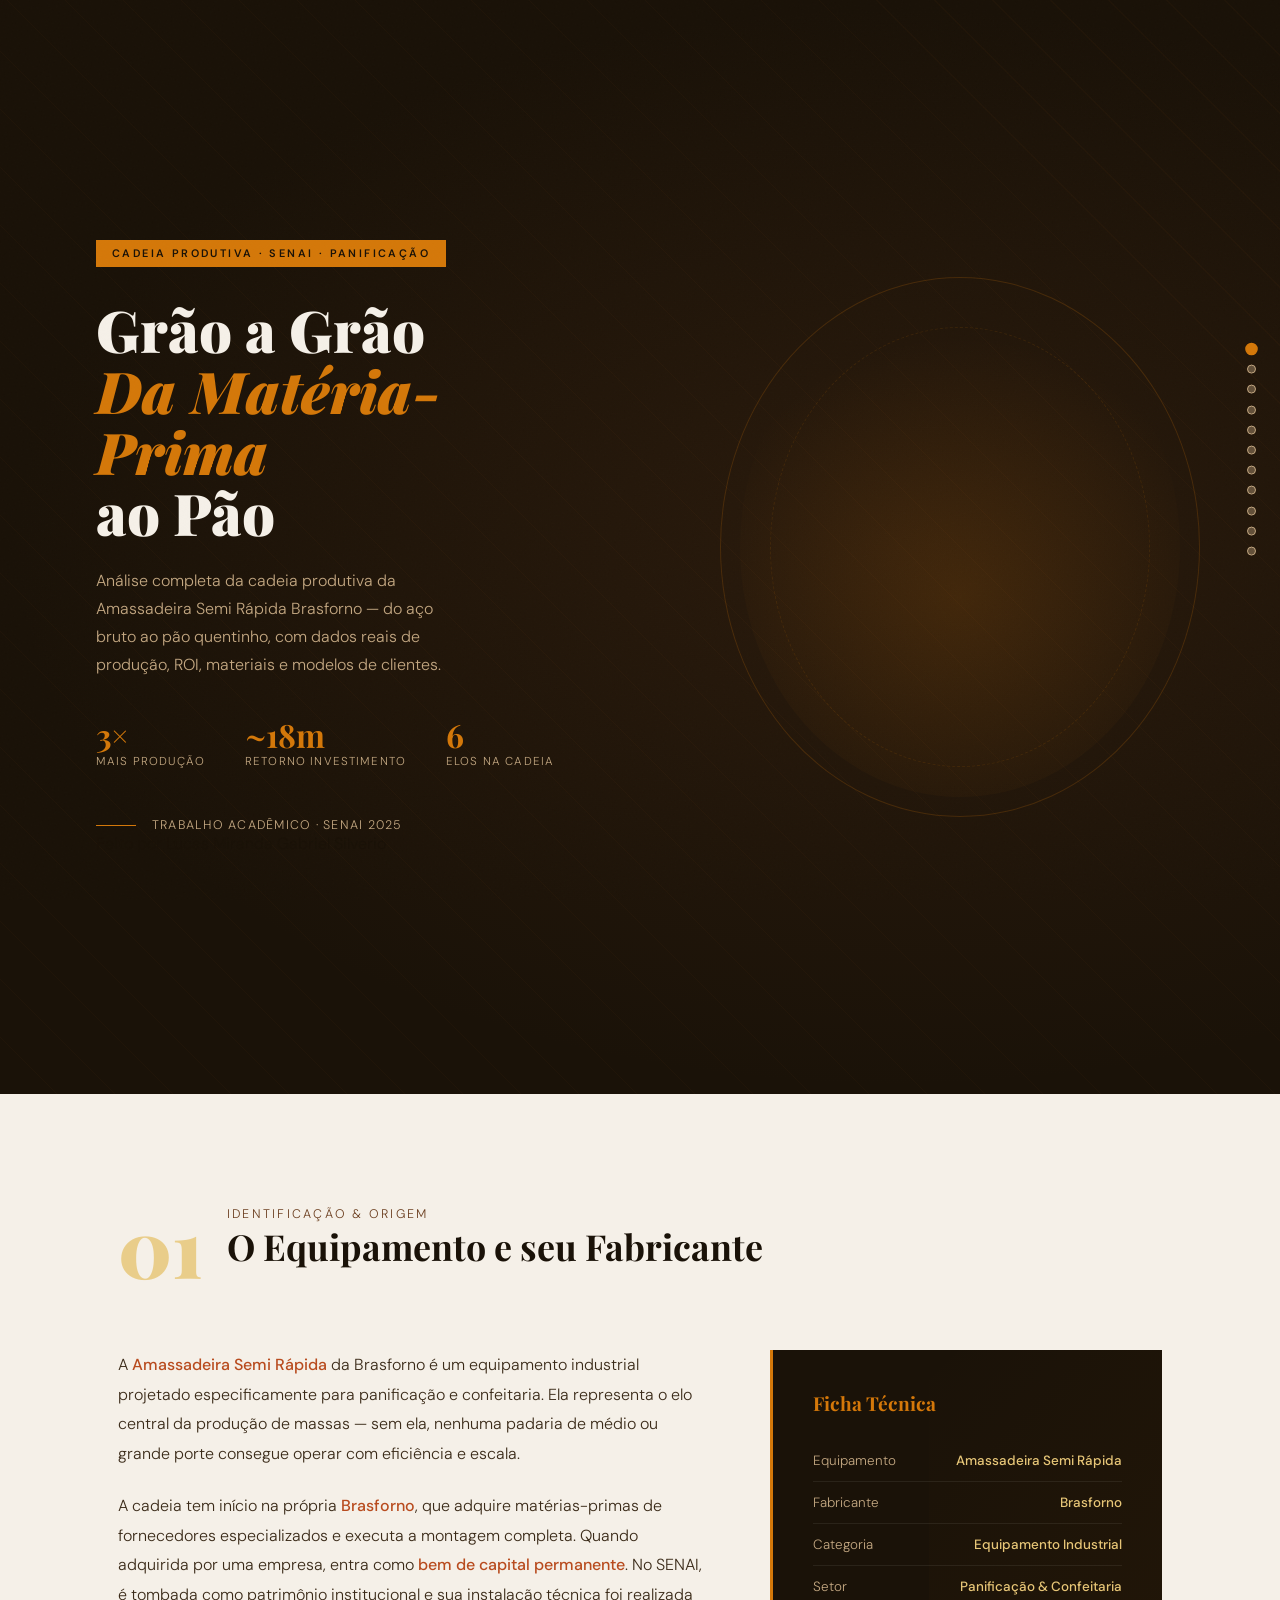
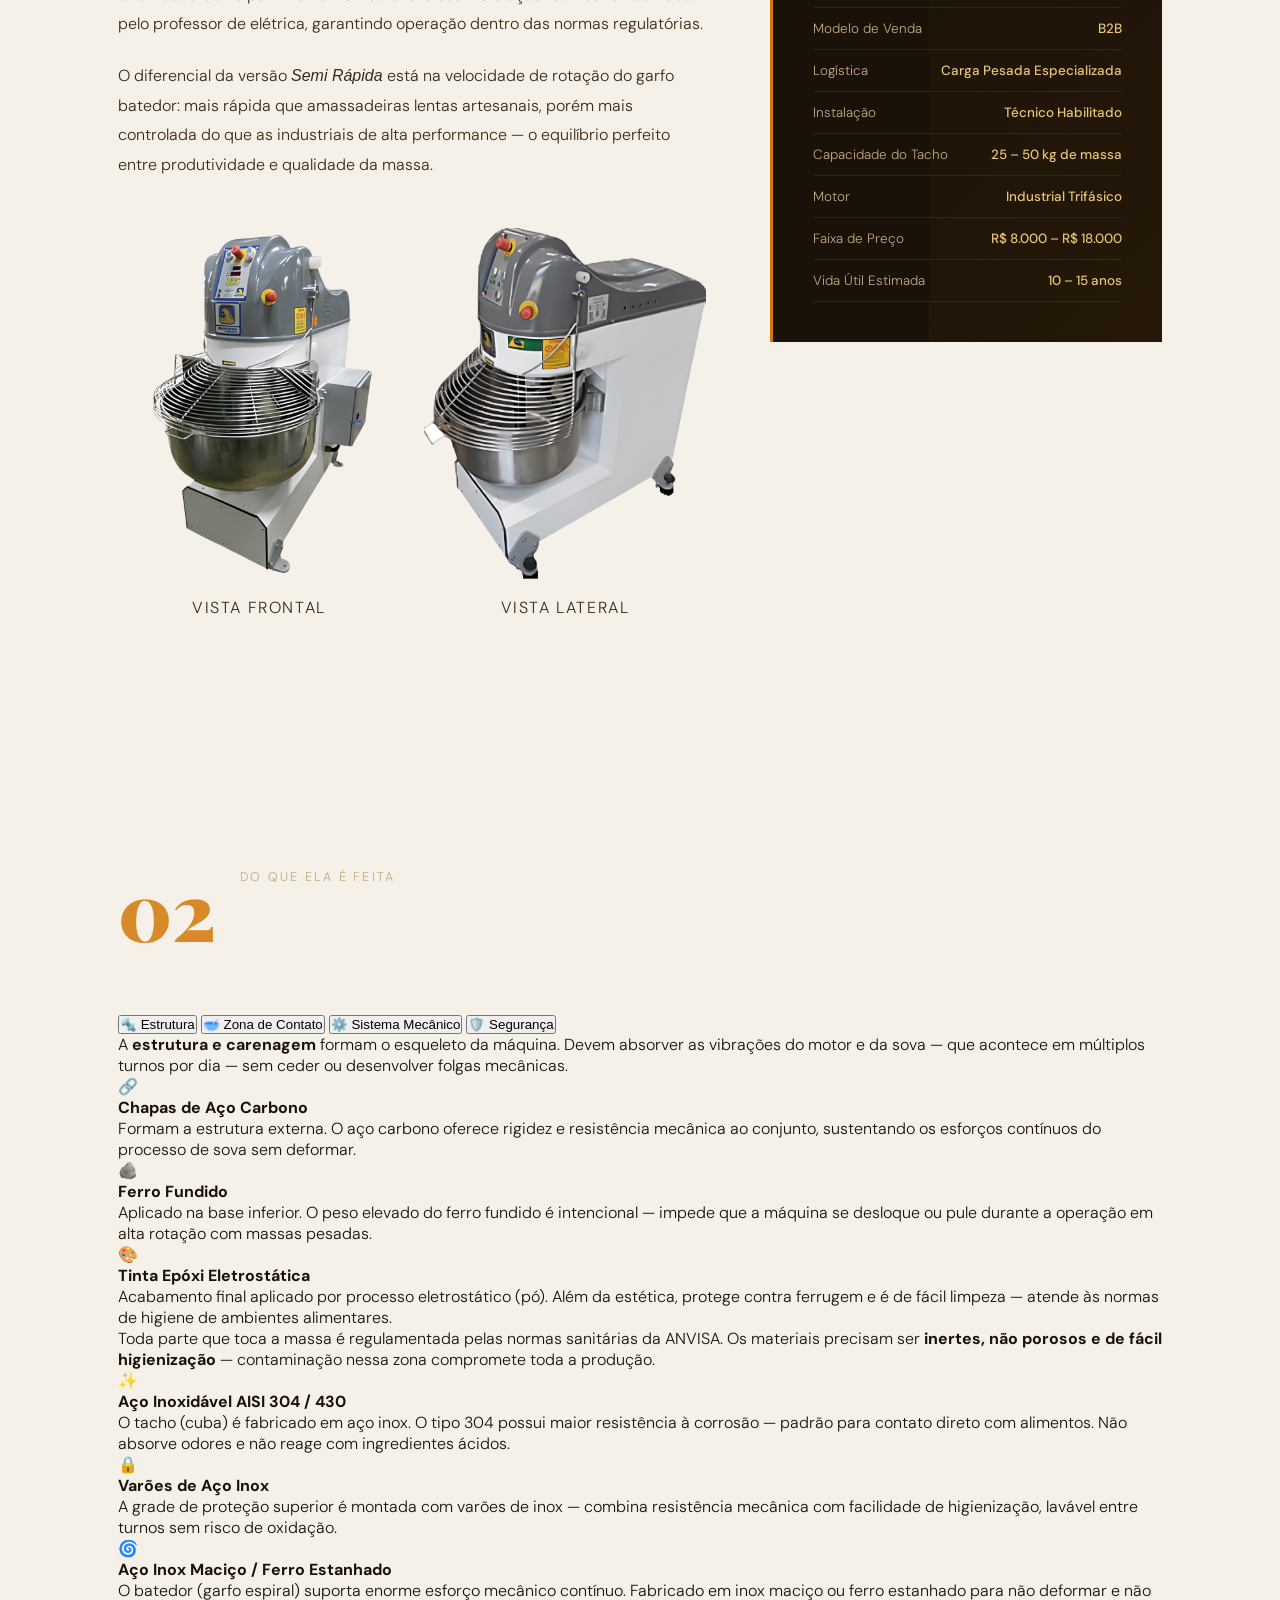
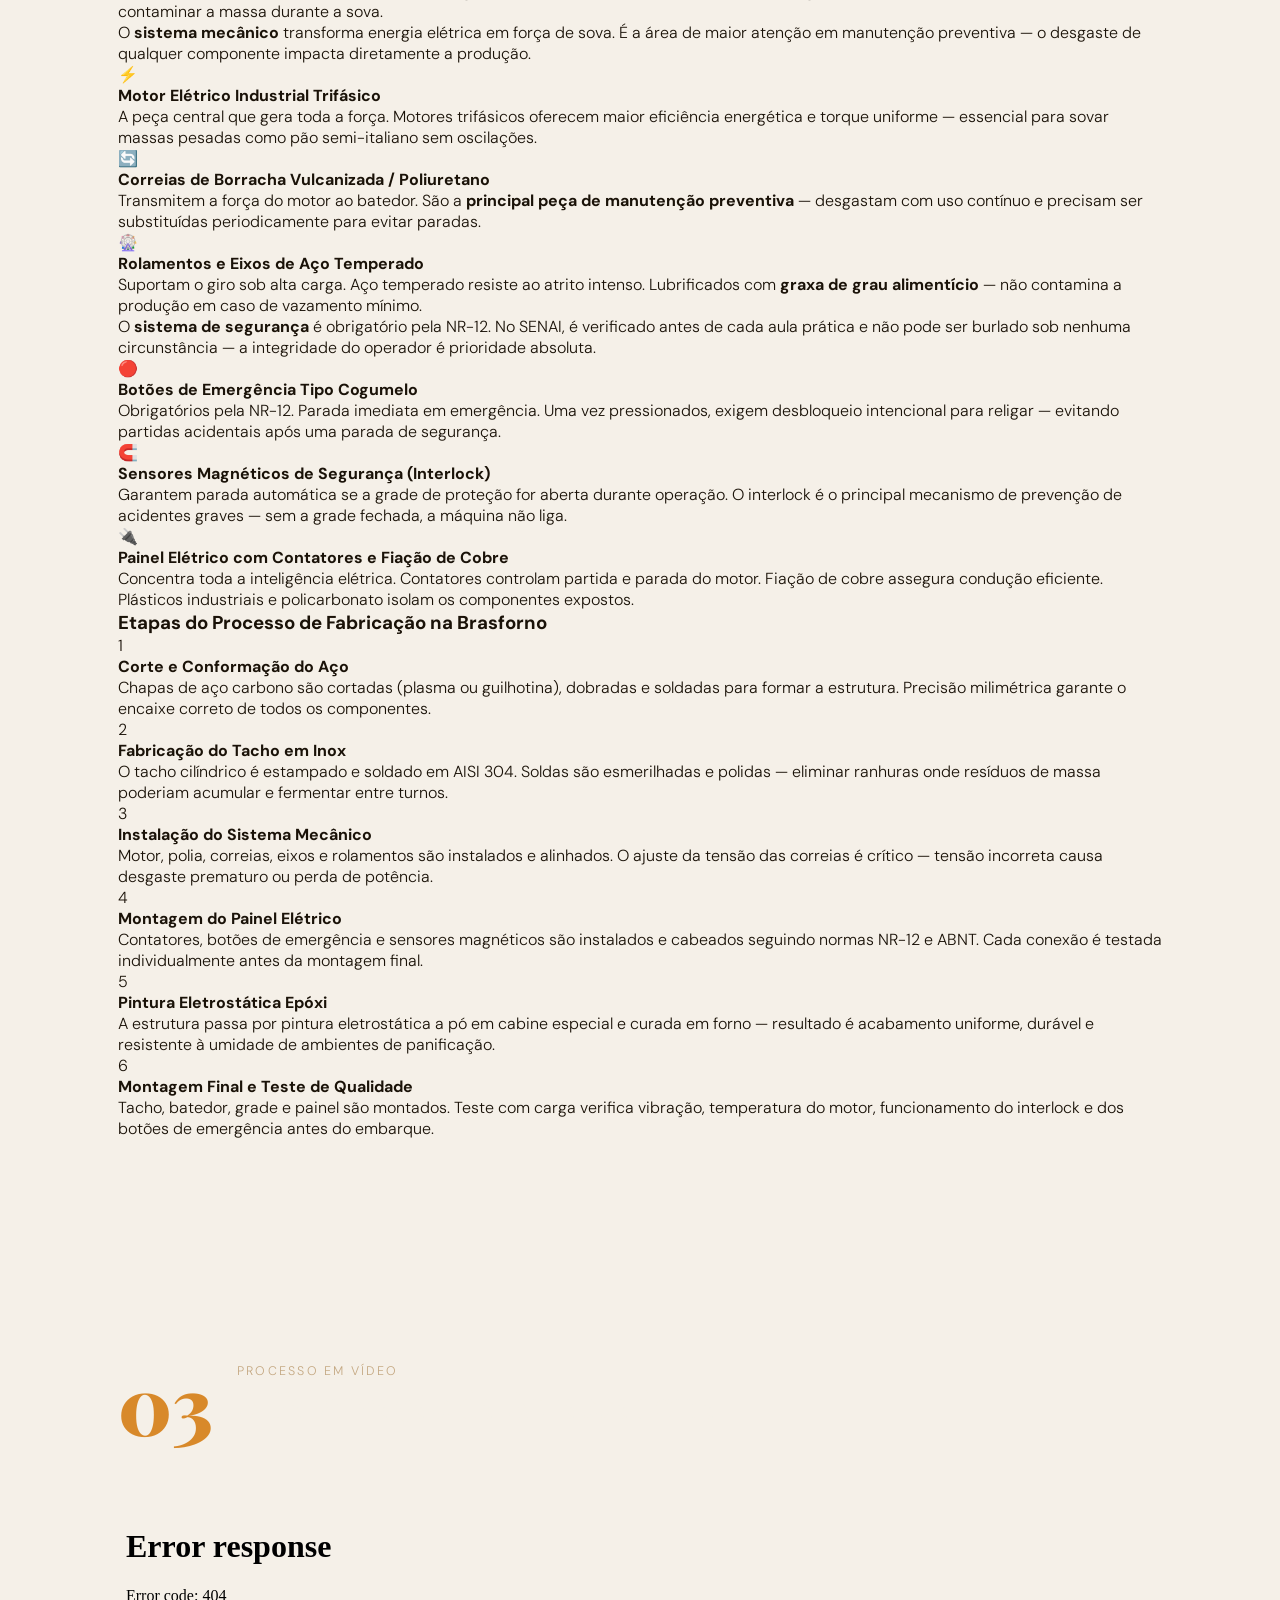
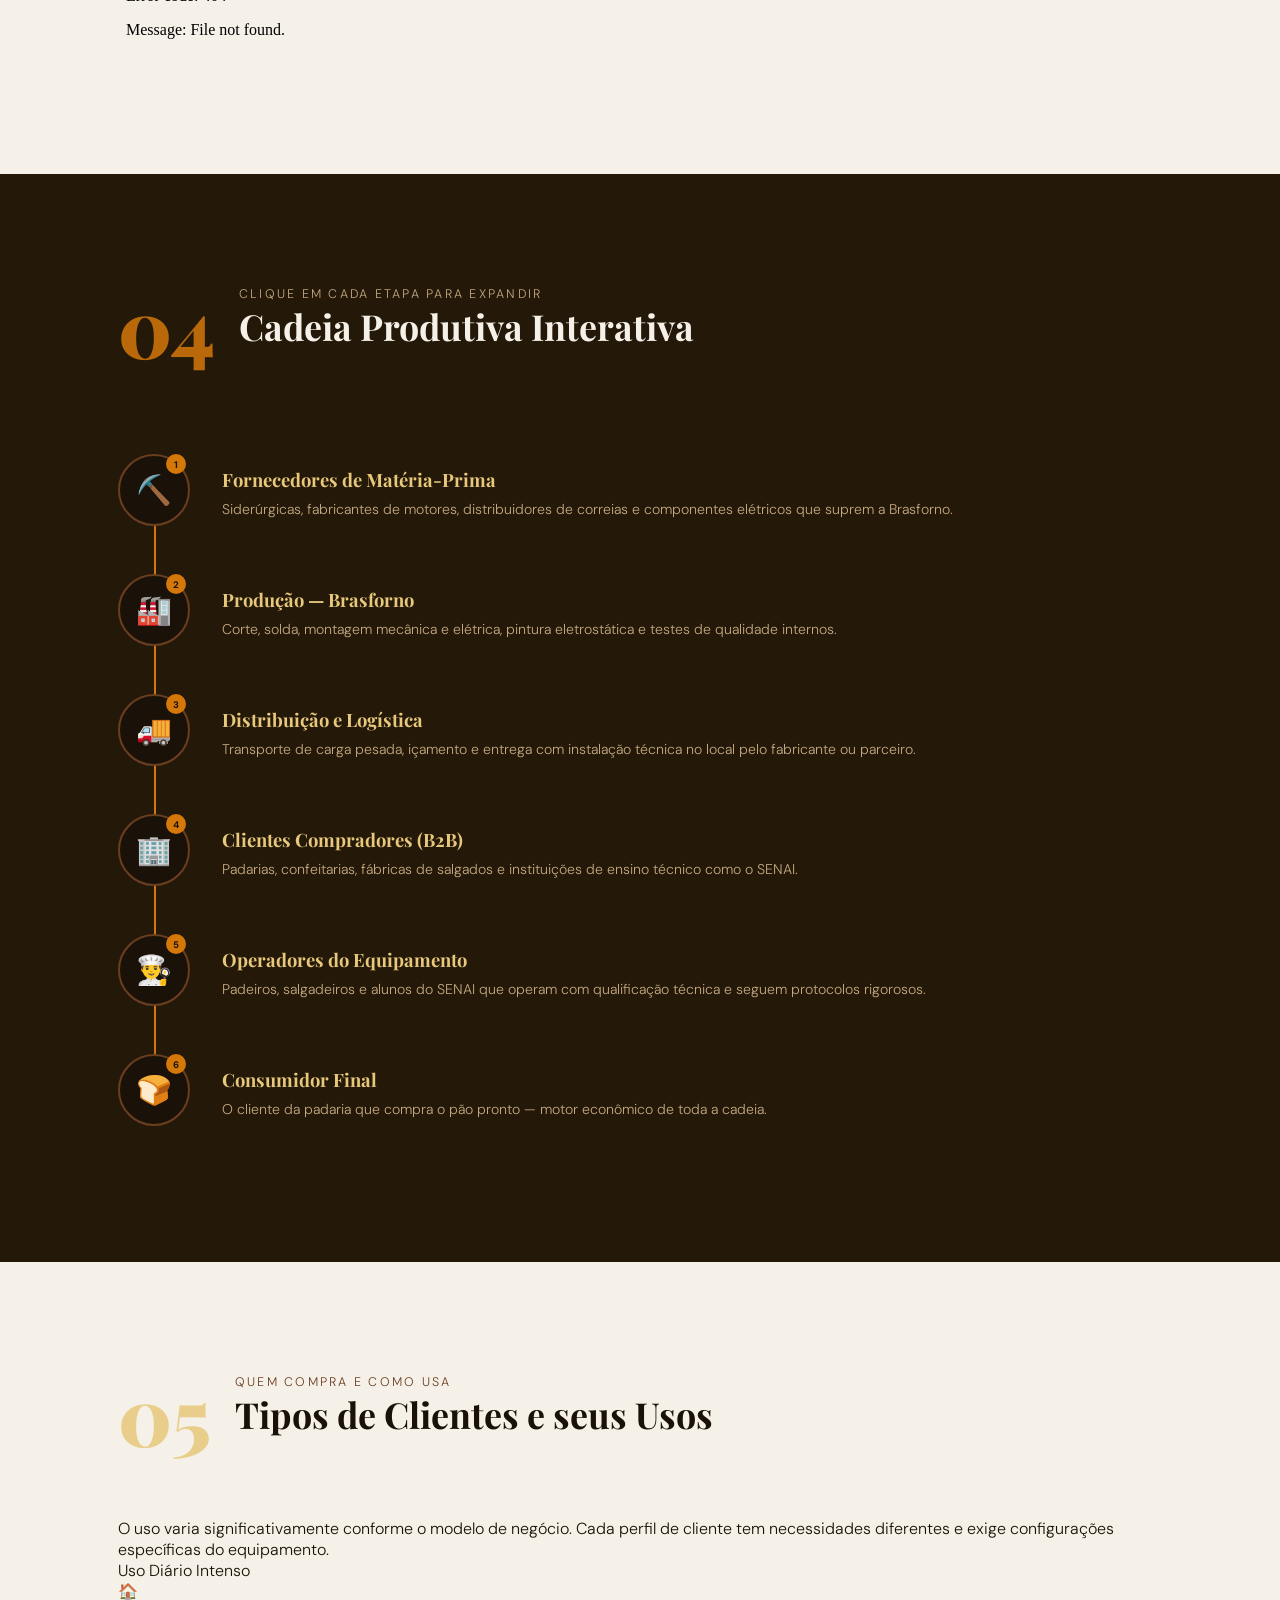
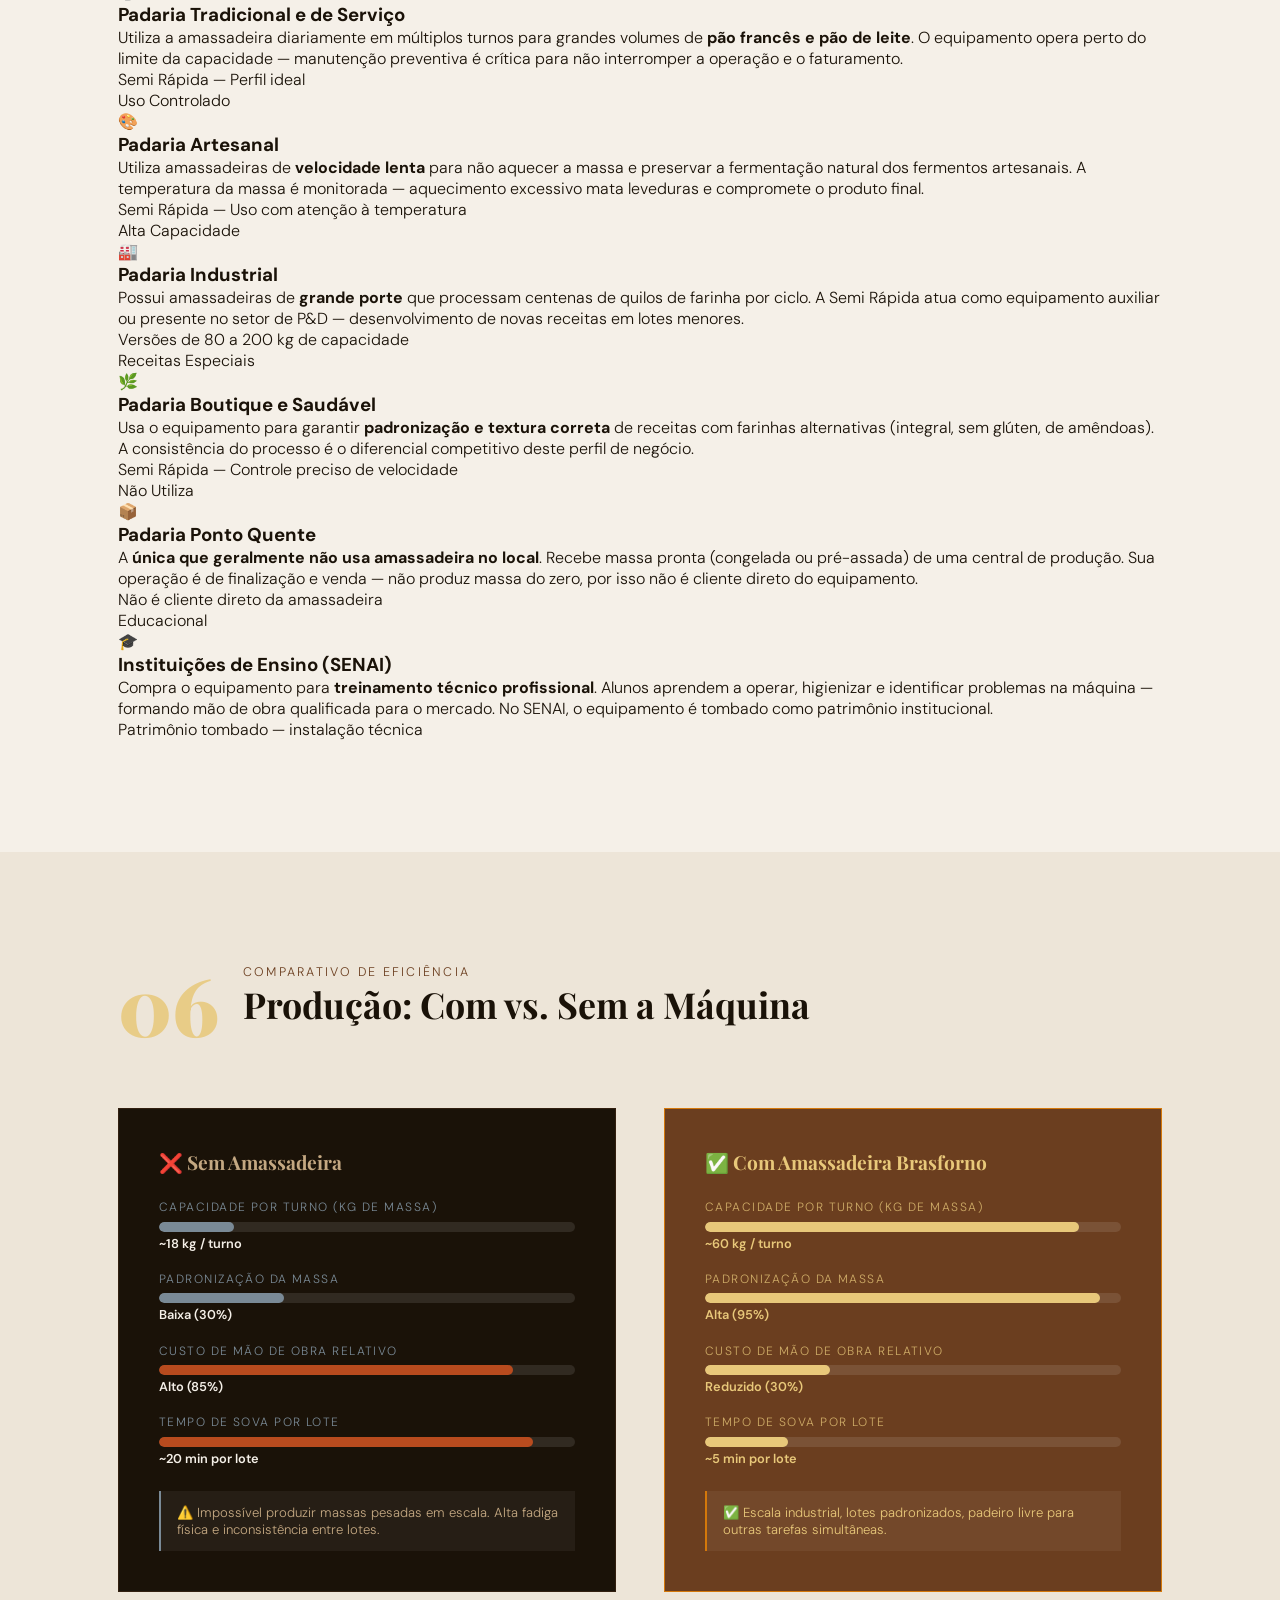
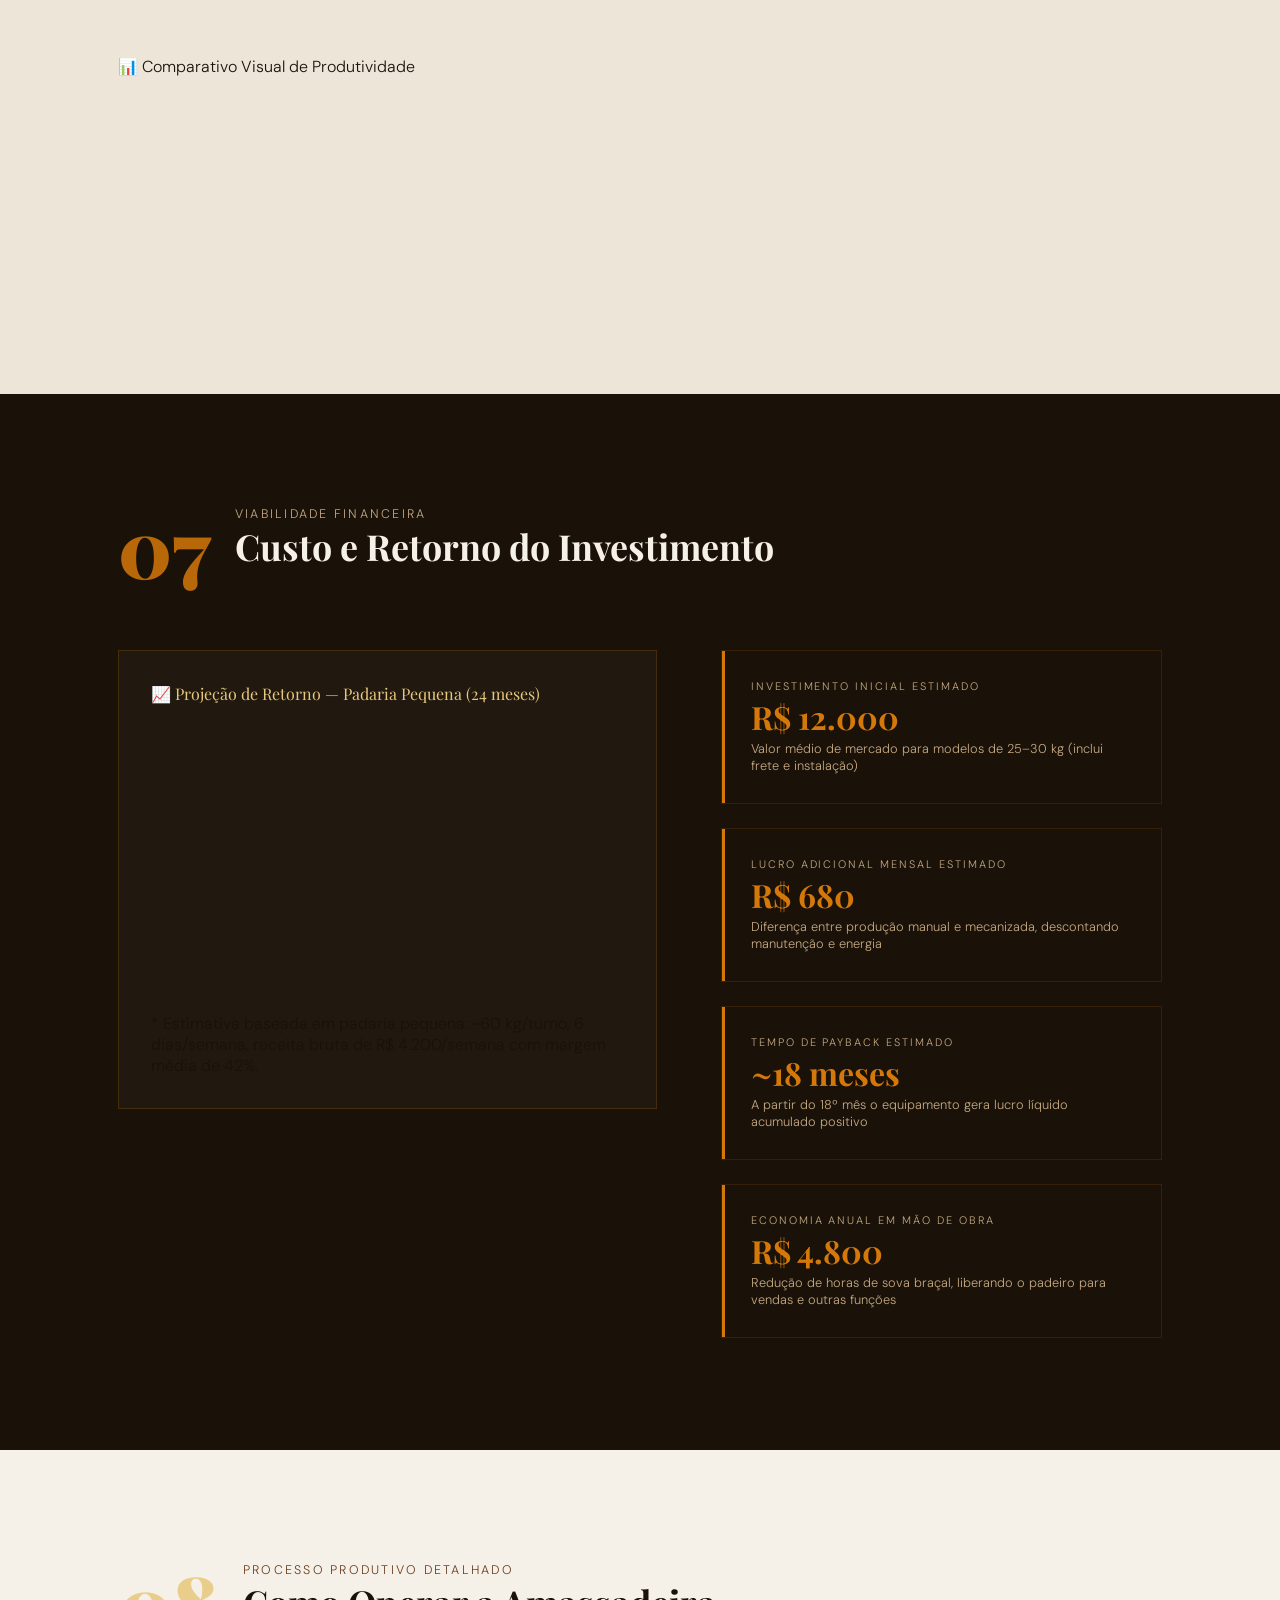
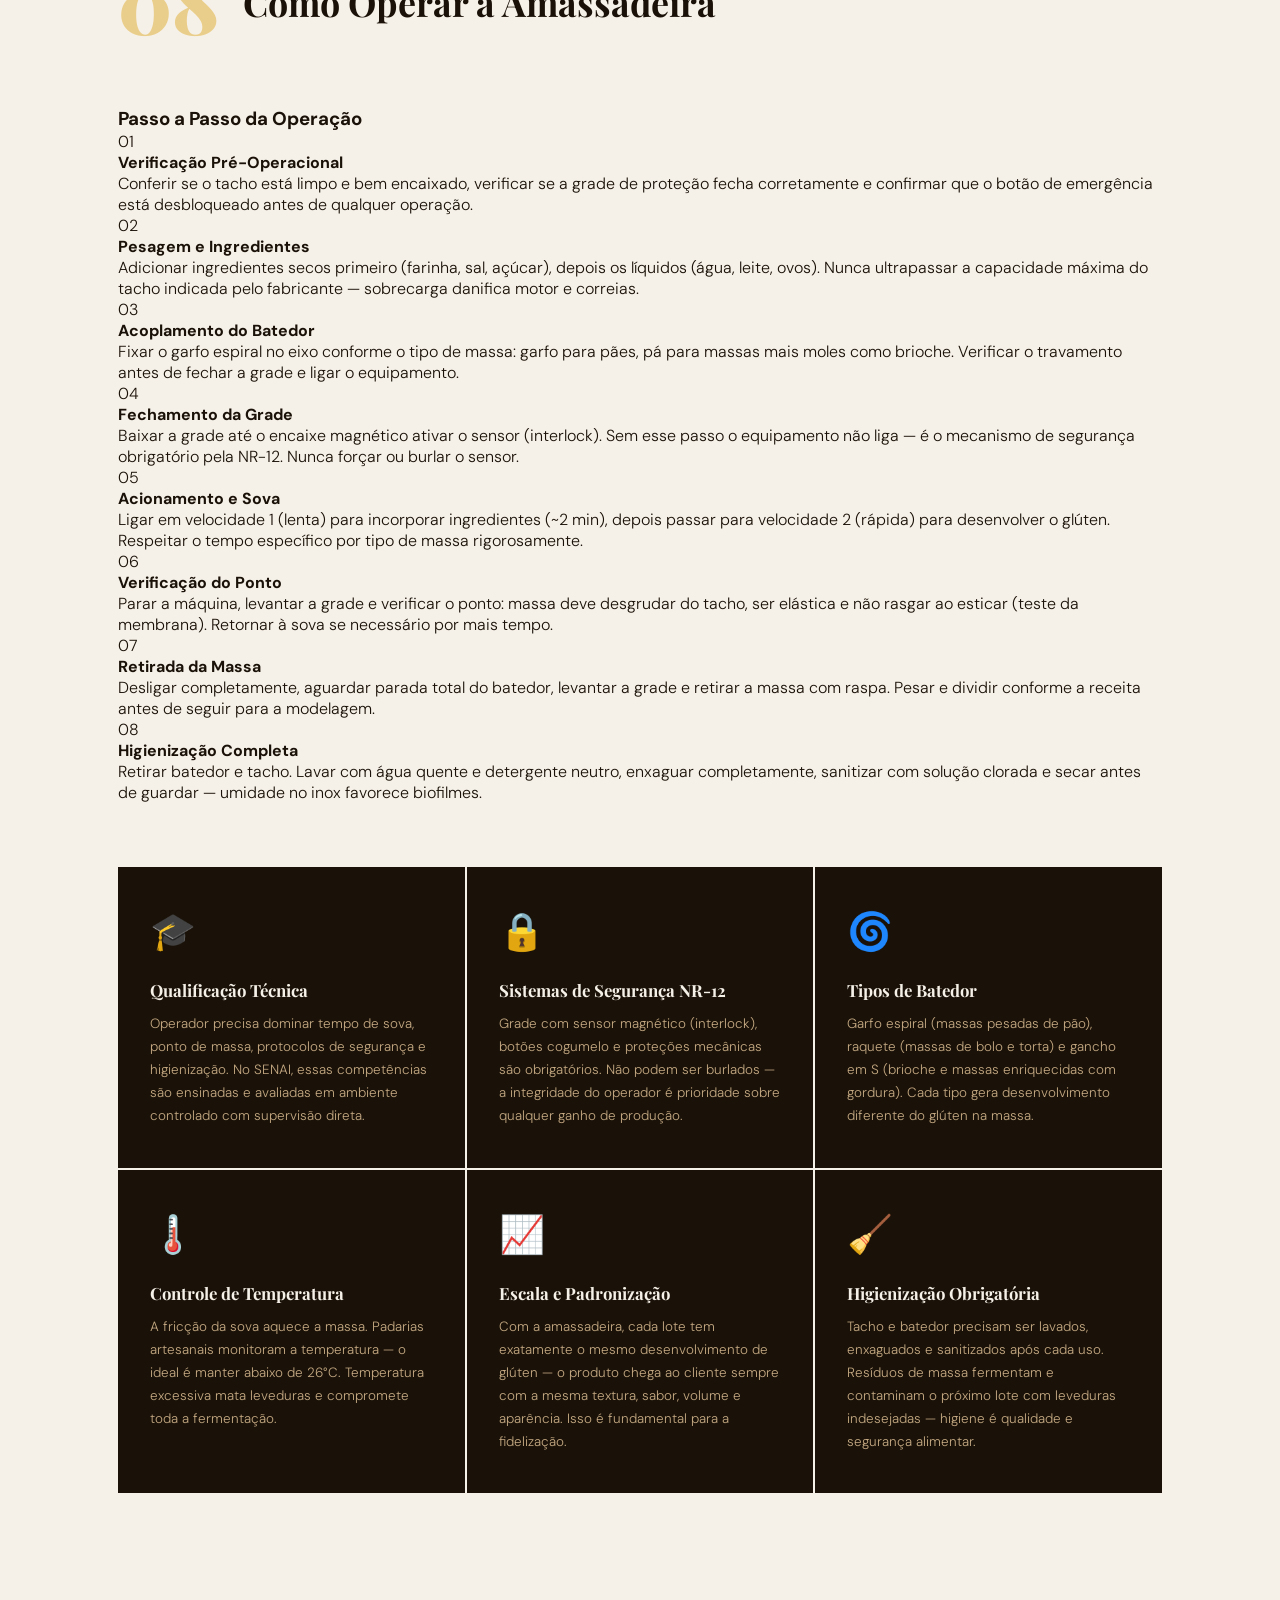
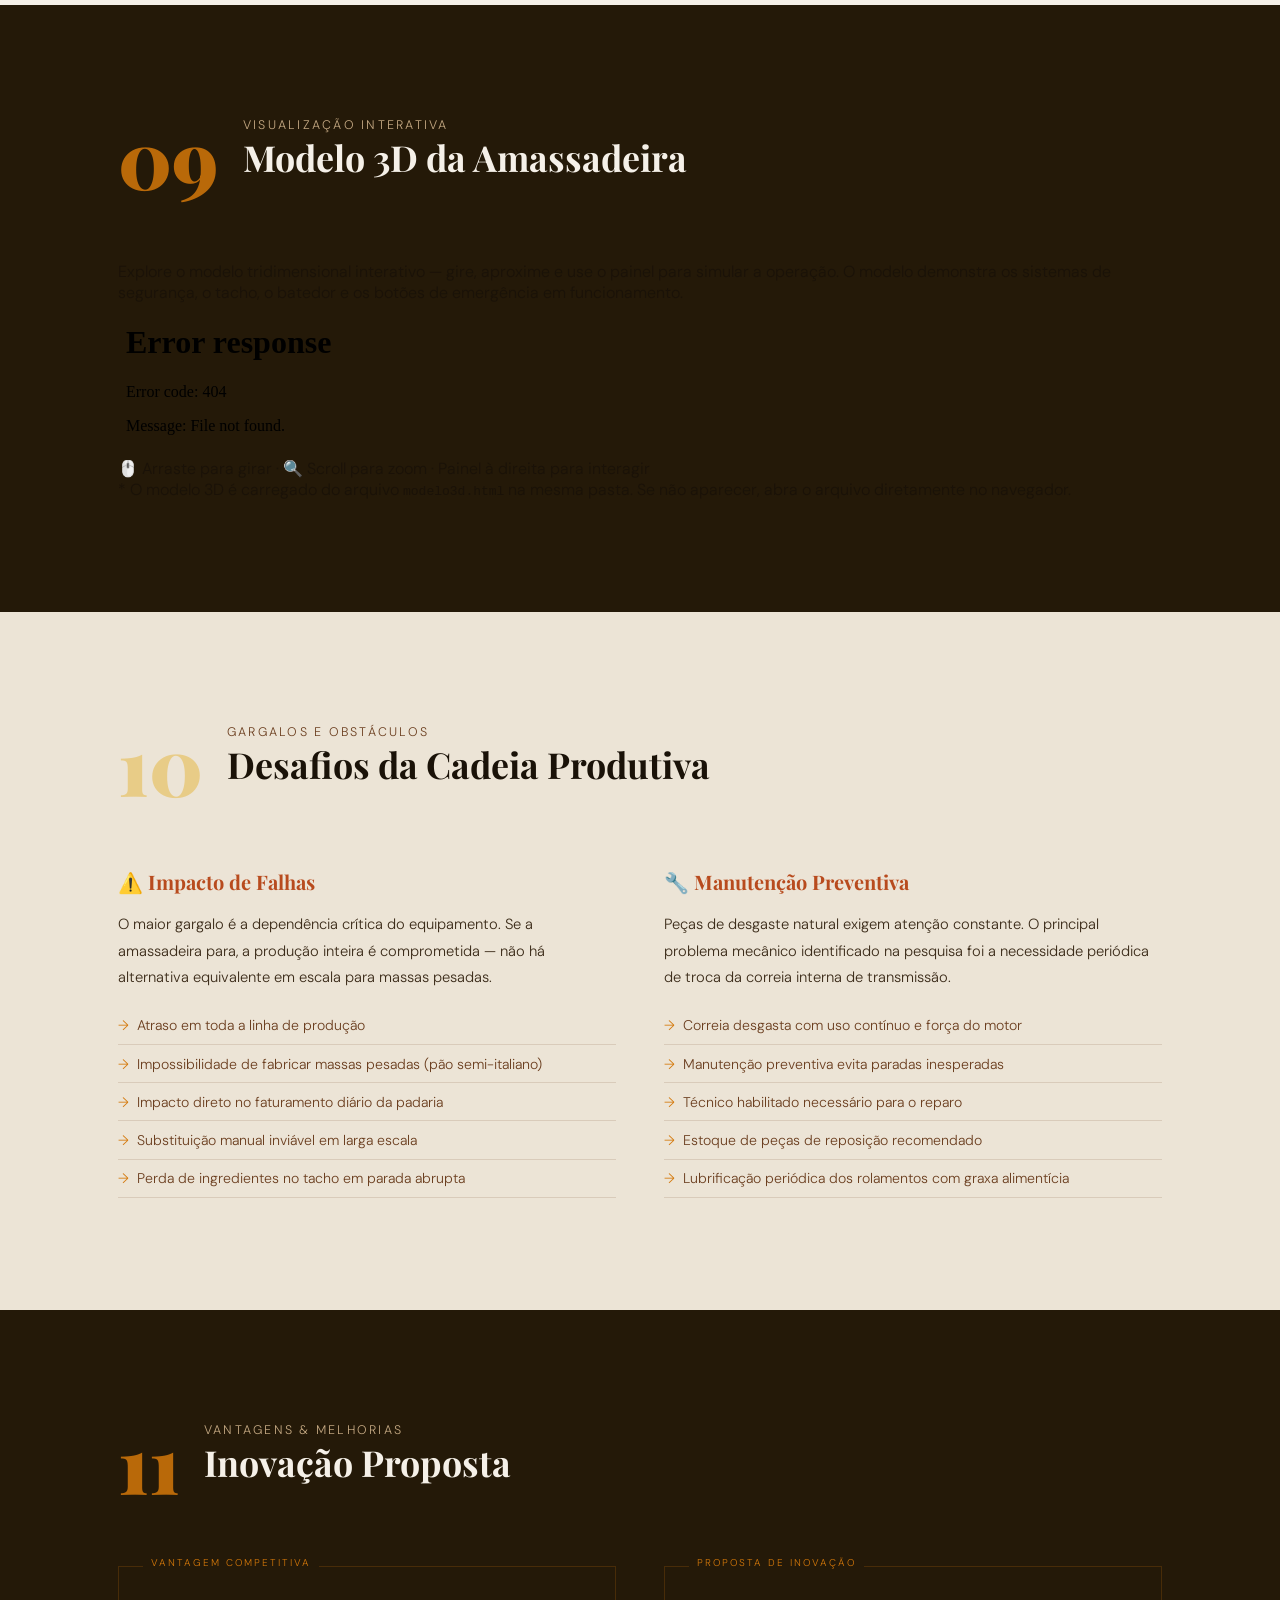
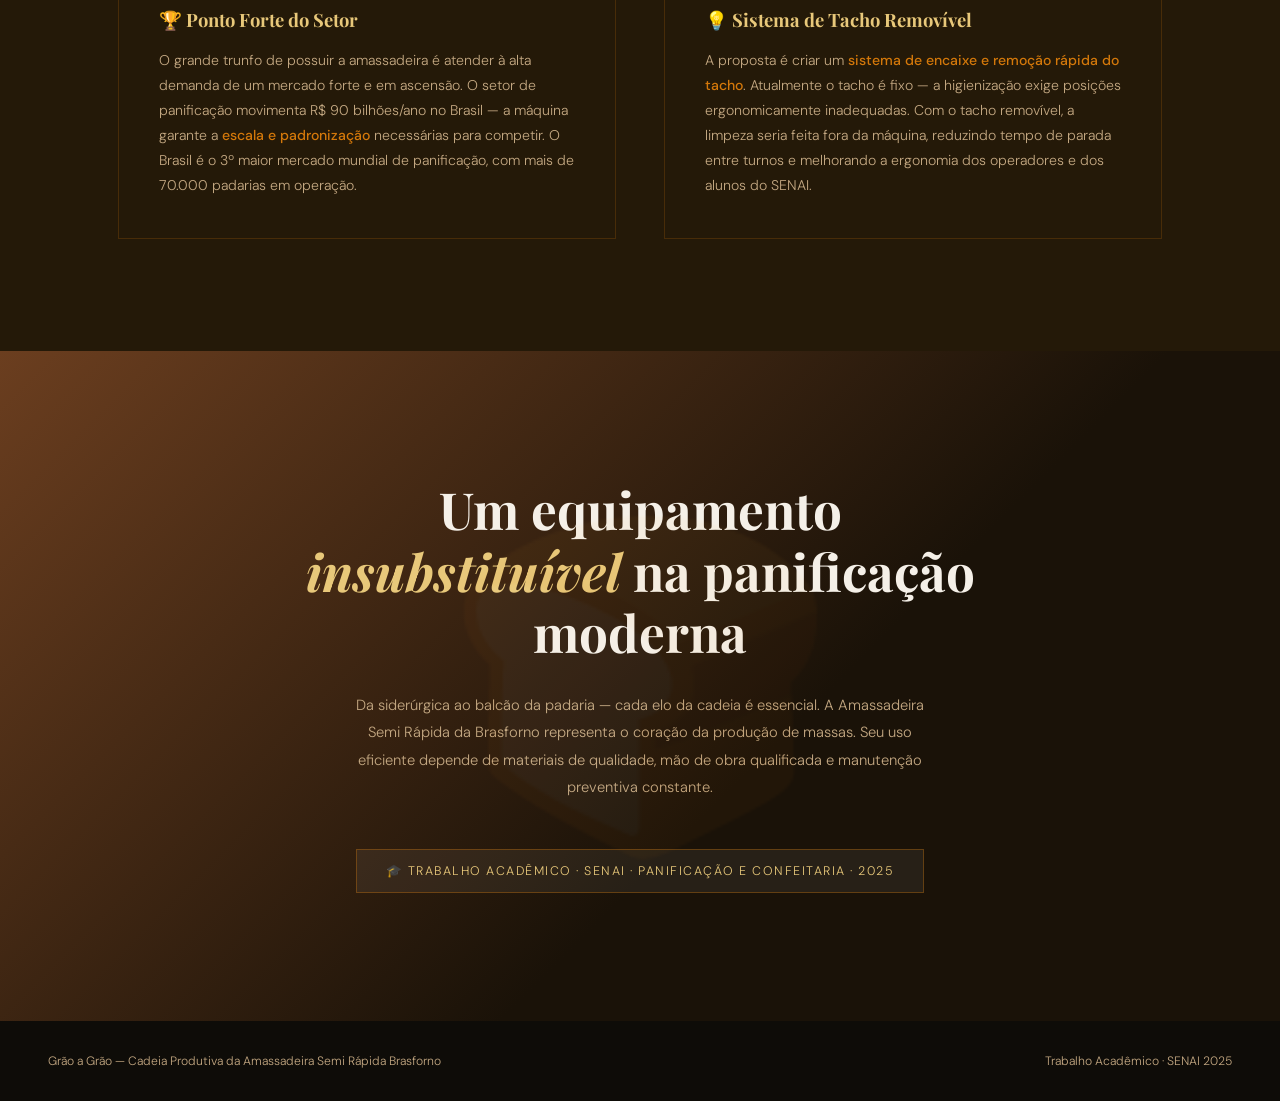
==== commit f638b025: "Update index.html" ====
--- a/index.html
+++ b/index.html
@@ -1,65 +1,54 @@
-<!doctype html>
+<!DOCTYPE html>
 <html lang="pt-BR">
   <head>
     <meta charset="UTF-8" />
     <meta name="viewport" content="width=device-width, initial-scale=1.0" />
-    <title>Cadeia Produtiva — Amassadeira Semi Rápida Brasforno</title>
+    <title>Grão a Grão — Cadeia Produtiva da Amassadeira Brasforno</title>
     <link rel="stylesheet" href="style.css" />
     <script src="https://cdnjs.cloudflare.com/ajax/libs/Chart.js/4.4.1/chart.umd.min.js"></script>
-    <link rel="shortcut icon" href="https://static.vecteezy.com/system/resources/previews/019/606/477/non_2x/bread-graphic-clipart-design-free-png.png" type="image/x-icon">
+    <link rel="shortcut icon" href="https://static.vecteezy.com/system/resources/previews/019/606/477/non_2x/bread-graphic-clipart-design-free-png.png" type="image/x-icon" />
   </head>
   <body>
-    <!-- PROGRESS BAR -->
+
     <div id="progress-bar"></div>
 
-    <!-- NAV DOTS -->
     <nav class="nav-dots">
-      <div class="nav-dot active" data-target="hero" data-label="Início"></div>
-      <div class="nav-dot" data-target="origem" data-label="Origem"></div>
-      <div class="nav-dot" data-target="cadeia" data-label="Cadeia"></div>
-      <div
-        class="nav-dot"
-        data-target="infografico"
-        data-label="Produção"
-      ></div>
-      <div class="nav-dot" data-target="roi-section" data-label="Retorno"></div>
-      <div class="nav-dot" data-target="operacao" data-label="Operação"></div>
-      <div class="nav-dot" data-target="desafios" data-label="Desafios"></div>
-      <div class="nav-dot" data-target="inovacao" data-label="Inovação"></div>
+      <div class="nav-dot active" data-target="hero"        data-label="Início"></div>
+      <div class="nav-dot"        data-target="origem"      data-label="Origem"></div>
+      <div class="nav-dot"        data-target="materiais"   data-label="Materiais"></div>
+      <div class="nav-dot"        data-target="video"       data-label="Vídeo"></div>
+      <div class="nav-dot"        data-target="cadeia"      data-label="Cadeia"></div>
+      <div class="nav-dot"        data-target="clientes"    data-label="Clientes"></div>
+      <div class="nav-dot"        data-target="infografico" data-label="Produção"></div>
+      <div class="nav-dot"        data-target="roi-section" data-label="Retorno"></div>
+      <div class="nav-dot"        data-target="operacao"    data-label="Operação"></div>
+      <div class="nav-dot"        data-target="desafios"    data-label="Desafios"></div>
+      <div class="nav-dot"        data-target="inovacao"    data-label="Inovação"></div>
     </nav>
 
-    <!-- ============ HERO ============ -->
+    <!-- HERO -->
     <section class="hero" id="hero">
       <div class="hero-bg-pattern"></div>
       <div class="hero-left">
         <div class="hero-tag">Cadeia Produtiva · SENAI · Panificação</div>
-        <h1 class="hero-title">
-          Amassadeira<br />
-          <em>Semi Rápida</em><br />
-          Brasforno
-        </h1>
+        <h1 class="hero-title">Grão a Grão<br /><em>Da Matéria-Prima</em><br />ao Pão</h1>
         <p class="hero-subtitle">
-          Do aço bruto ao pão quentinho — análise completa da cadeia produtiva
-          do equipamento central da panificação moderna, com dados de produção,
-          ROI e cadeia interativa.
+          Análise completa da cadeia produtiva da Amassadeira Semi Rápida Brasforno — do aço bruto ao pão quentinho,
+          com dados reais de produção, ROI, materiais e modelos de clientes.
         </p>
         <div class="hero-stats">
-          <div>
-            <div class="hero-stat-num">3×</div>
-            <div class="hero-stat-label">Mais produção</div>
-          </div>
-          <div>
-            <div class="hero-stat-num">~18m</div>
-            <div class="hero-stat-label">Retorno investimento</div>
-          </div>
-          <div>
-            <div class="hero-stat-num">6</div>
-            <div class="hero-stat-label">Elos na cadeia</div>
-          </div>
+          <div><div class="hero-stat-num">3×</div><div class="hero-stat-label">Mais produção</div></div>
+          <div><div class="hero-stat-num">~18m</div><div class="hero-stat-label">Retorno investimento</div></div>
+          <div><div class="hero-stat-num">6</div><div class="hero-stat-label">Elos na cadeia</div></div>
         </div>
         <div class="hero-school">
           <div class="hero-school-line"></div>
-          <span>Trabalho Acadêmico · SENAI</span>
+          <span>Trabalho Acadêmico · SENAI 2025</span>
+        </div>
+        <div class="hero-authors">
+          <span class="hero-authors-label">Feito por</span>
+          <span class="hero-author-name">Lucas Miranda</span>
+          <span class="hero-author-name">Gabriel Silverio</span>
         </div>
       </div>
       <div class="hero-right">
@@ -67,640 +56,372 @@
           <div class="hero-machine-bg"></div>
           <div class="hero-machine-ring"></div>
           <div class="hero-machine-ring2"></div>
-          <!-- Placeholder — troque o src pela imagem real se necessário -->
-          <img
-            class="hero-machine-img"
-            src="https://static.vecteezy.com/system/resources/previews/019/606/477/non_2x/bread-graphic-clipart-design-free-png.png"
-            alt="Amassadeira Semi Rápida Brasforno"
-            onerror="
-              this.style.display = 'none';
-              this.parentNode.querySelector(
-                '.hero-machine-fallback',
-              ).style.display = 'flex';
-            "
-          />
-        </div>
-        <div
-          class="hero-machine-fallback"
-          style="
-            display: none;
-            position: absolute;
-            inset: 0;
-            align-items: center;
-            justify-content: center;
-            font-size: 7rem;
-            opacity: 0.5;
-          "
-        >
-          🍞
-        </div>
-      </div>
-    </section>
-
-    <!-- ============ ORIGEM ============ -->
+          <img class="hero-machine-img" src="https://static.vecteezy.com/system/resources/previews/019/606/477/non_2x/bread-graphic-clipart-design-free-png.png" alt="Amassadeira"
+               onerror="this.style.display='none';this.parentNode.querySelector('.hero-machine-fallback').style.display='flex'" />
+        </div>
+        <div class="hero-machine-fallback" style="display:none;position:absolute;inset:0;align-items:center;justify-content:center;font-size:7rem;opacity:0.5;">🍞</div>
+      </div>
+    </section>
+
+    <!-- 01 ORIGEM -->
     <section class="origin" id="origem">
       <div class="container">
         <div class="sec-header fade-in">
           <div class="sec-num">01</div>
-          <div class="sec-titles">
-            <p>Identificação & Origem</p>
-            <h2>O Equipamento e seu Fabricante</h2>
-          </div>
+          <div class="sec-titles"><p>Identificação & Origem</p><h2>O Equipamento e seu Fabricante</h2></div>
         </div>
         <div class="origin-grid">
           <div class="origin-text fade-in">
-            <p>
-              A <strong>Amassadeira Semi Rápida</strong> da Brasforno é um
-              equipamento industrial voltado para panificação e confeitaria. Sua
-              cadeia começa na própria Brasforno, responsável por adquirir
-              matérias-primas e realizar a montagem completa da máquina.
-            </p>
-            <p>
-              Quando adquirida por uma instituição, ela entra como um
-              <strong>bem de capital</strong>. No SENAI, é tombada como
-              patrimônio institucional — sua instalação técnica foi realizada
-              pelo professor responsável de elétrica, garantindo funcionamento
-              seguro e dentro das normas.
-            </p>
-            <p>
-              Os componentes incluem chapas de aço, motores elétricos, correias
-              de transmissão, botões de emergência e grades de proteção —
-              fornecidos por empresas especializadas antes de chegarem à linha
-              de montagem da Brasforno.
-            </p>
-
-            <!-- Machine photo gallery -->
+            <p>A <strong>Amassadeira Semi Rápida</strong> da Brasforno é um equipamento industrial projetado especificamente para panificação e confeitaria. Ela representa o elo central da produção de massas — sem ela, nenhuma padaria de médio ou grande porte consegue operar com eficiência e escala.</p>
+            <p>A cadeia tem início na própria <strong>Brasforno</strong>, que adquire matérias-primas de fornecedores especializados e executa a montagem completa. Quando adquirida por uma empresa, entra como <strong>bem de capital permanente</strong>. No SENAI, é tombada como patrimônio institucional e sua instalação técnica foi realizada pelo professor de elétrica, garantindo operação dentro das normas regulatórias.</p>
+            <p>O diferencial da versão <em>Semi Rápida</em> está na velocidade de rotação do garfo batedor: mais rápida que amassadeiras lentas artesanais, porém mais controlada do que as industriais de alta performance — o equilíbrio perfeito entre produtividade e qualidade da massa.</p>
             <div class="machine-gallery">
               <div>
-                <img
-                  src="maquinaFrente.png"
-                  alt="Amassadeira — Vista Frontal"
-                  onerror="
-                    this.style.background = '#2a1f0e';
-                    this.style.minHeight = '200px';
-                    this.alt = 'Foto frontal';
-                  "
-                />
+                <img src="assets/images/maquinaFrente.png" alt="Vista Frontal"
+                     onerror="this.style.background='#2a1f0e';this.style.minHeight='220px'" />
                 <p class="gallery-caption">Vista Frontal</p>
               </div>
               <div>
-                <img
-                  src="maquinaLado.png"
-                  alt="Amassadeira — Vista Lateral"
-                  onerror="
-                    this.style.background = '#1a1208';
-                    this.style.minHeight = '200px';
-                  "
-                />
+                <img src="assets/images/maquinaLado.png" alt="Vista Lateral"
+                     onerror="this.style.background='#1a1208';this.style.minHeight='220px'" />
                 <p class="gallery-caption">Vista Lateral</p>
               </div>
             </div>
           </div>
           <div class="origin-card fade-in">
             <h3>Ficha Técnica</h3>
-            <div class="spec-item">
-              <span>Equipamento</span><span>Amassadeira Semi Rápida</span>
+            <div class="spec-item"><span>Equipamento</span><span>Amassadeira Semi Rápida</span></div>
+            <div class="spec-item"><span>Fabricante</span><span>Brasforno</span></div>
+            <div class="spec-item"><span>Categoria</span><span>Equipamento Industrial</span></div>
+            <div class="spec-item"><span>Setor</span><span>Panificação & Confeitaria</span></div>
+            <div class="spec-item"><span>Modelo de Venda</span><span>B2B</span></div>
+            <div class="spec-item"><span>Logística</span><span>Carga Pesada Especializada</span></div>
+            <div class="spec-item"><span>Instalação</span><span>Técnico Habilitado</span></div>
+            <div class="spec-item"><span>Capacidade do Tacho</span><span>25 – 50 kg de massa</span></div>
+            <div class="spec-item"><span>Motor</span><span>Industrial Trifásico</span></div>
+            <div class="spec-item"><span>Faixa de Preço</span><span>R$ 8.000 – R$ 18.000</span></div>
+            <div class="spec-item"><span>Vida Útil Estimada</span><span>10 – 15 anos</span></div>
+          </div>
+        </div>
+      </div>
+    </section>
+
+    <!-- 02 MATERIAIS -->
+    <section class="materiais sec-dark" id="materiais">
+      <div class="container">
+        <div class="sec-header fade-in">
+          <div class="sec-num">02</div>
+          <div class="sec-titles"><p>Do que ela é feita</p><h2>Materiais e Processo de Fabricação</h2></div>
+        </div>
+
+        <div class="mat-tabs fade-in">
+          <button class="mat-tab active" data-tab="estrutura">🔩 Estrutura</button>
+          <button class="mat-tab" data-tab="contato">🥣 Zona de Contato</button>
+          <button class="mat-tab" data-tab="mecanica">⚙️ Sistema Mecânico</button>
+          <button class="mat-tab" data-tab="seguranca">🛡️ Segurança</button>
+        </div>
+
+        <div class="mat-panels fade-in">
+          <div class="mat-panel active" id="tab-estrutura">
+            <div class="mat-panel-intro"><p>A <strong>estrutura e carenagem</strong> formam o esqueleto da máquina. Devem absorver as vibrações do motor e da sova — que acontece em múltiplos turnos por dia — sem ceder ou desenvolver folgas mecânicas.</p></div>
+            <div class="mat-cards">
+              <div class="mat-card"><div class="mat-card-icon">🔗</div><h4>Chapas de Aço Carbono</h4><p>Formam a estrutura externa. O aço carbono oferece rigidez e resistência mecânica ao conjunto, sustentando os esforços contínuos do processo de sova sem deformar.</p></div>
+              <div class="mat-card"><div class="mat-card-icon">🪨</div><h4>Ferro Fundido</h4><p>Aplicado na base inferior. O peso elevado do ferro fundido é intencional — impede que a máquina se desloque ou pule durante a operação em alta rotação com massas pesadas.</p></div>
+              <div class="mat-card"><div class="mat-card-icon">🎨</div><h4>Tinta Epóxi Eletrostática</h4><p>Acabamento final aplicado por processo eletrostático (pó). Além da estética, protege contra ferrugem e é de fácil limpeza — atende às normas de higiene de ambientes alimentares.</p></div>
             </div>
-            <div class="spec-item">
-              <span>Fabricante</span><span>Brasforno</span>
+          </div>
+
+          <div class="mat-panel" id="tab-contato">
+            <div class="mat-panel-intro"><p>Toda parte que toca a massa é regulamentada pelas normas sanitárias da ANVISA. Os materiais precisam ser <strong>inertes, não porosos e de fácil higienização</strong> — contaminação nessa zona compromete toda a produção.</p></div>
+            <div class="mat-cards">
+              <div class="mat-card"><div class="mat-card-icon">✨</div><h4>Aço Inoxidável AISI 304 / 430</h4><p>O tacho (cuba) é fabricado em aço inox. O tipo 304 possui maior resistência à corrosão — padrão para contato direto com alimentos. Não absorve odores e não reage com ingredientes ácidos.</p></div>
+              <div class="mat-card"><div class="mat-card-icon">🔒</div><h4>Varões de Aço Inox</h4><p>A grade de proteção superior é montada com varões de inox — combina resistência mecânica com facilidade de higienização, lavável entre turnos sem risco de oxidação.</p></div>
+              <div class="mat-card"><div class="mat-card-icon">🌀</div><h4>Aço Inox Maciço / Ferro Estanhado</h4><p>O batedor (garfo espiral) suporta enorme esforço mecânico contínuo. Fabricado em inox maciço ou ferro estanhado para não deformar e não contaminar a massa durante a sova.</p></div>
             </div>
-            <div class="spec-item">
-              <span>Categoria</span><span>Equipamento Industrial</span>
+          </div>
+
+          <div class="mat-panel" id="tab-mecanica">
+            <div class="mat-panel-intro"><p>O <strong>sistema mecânico</strong> transforma energia elétrica em força de sova. É a área de maior atenção em manutenção preventiva — o desgaste de qualquer componente impacta diretamente a produção.</p></div>
+            <div class="mat-cards">
+              <div class="mat-card"><div class="mat-card-icon">⚡</div><h4>Motor Elétrico Industrial Trifásico</h4><p>A peça central que gera toda a força. Motores trifásicos oferecem maior eficiência energética e torque uniforme — essencial para sovar massas pesadas como pão semi-italiano sem oscilações.</p></div>
+              <div class="mat-card"><div class="mat-card-icon">🔄</div><h4>Correias de Borracha Vulcanizada / Poliuretano</h4><p>Transmitem a força do motor ao batedor. São a <strong>principal peça de manutenção preventiva</strong> — desgastam com uso contínuo e precisam ser substituídas periodicamente para evitar paradas.</p></div>
+              <div class="mat-card"><div class="mat-card-icon">🎡</div><h4>Rolamentos e Eixos de Aço Temperado</h4><p>Suportam o giro sob alta carga. Aço temperado resiste ao atrito intenso. Lubrificados com <strong>graxa de grau alimentício</strong> — não contamina a produção em caso de vazamento mínimo.</p></div>
             </div>
-            <div class="spec-item">
-              <span>Setor</span><span>Panificação & Confeitaria</span>
+          </div>
+
+          <div class="mat-panel" id="tab-seguranca">
+            <div class="mat-panel-intro"><p>O <strong>sistema de segurança</strong> é obrigatório pela NR-12. No SENAI, é verificado antes de cada aula prática e não pode ser burlado sob nenhuma circunstância — a integridade do operador é prioridade absoluta.</p></div>
+            <div class="mat-cards">
+              <div class="mat-card"><div class="mat-card-icon">🔴</div><h4>Botões de Emergência Tipo Cogumelo</h4><p>Obrigatórios pela NR-12. Parada imediata em emergência. Uma vez pressionados, exigem desbloqueio intencional para religar — evitando partidas acidentais após uma parada de segurança.</p></div>
+              <div class="mat-card"><div class="mat-card-icon">🧲</div><h4>Sensores Magnéticos de Segurança (Interlock)</h4><p>Garantem parada automática se a grade de proteção for aberta durante operação. O interlock é o principal mecanismo de prevenção de acidentes graves — sem a grade fechada, a máquina não liga.</p></div>
+              <div class="mat-card"><div class="mat-card-icon">🔌</div><h4>Painel Elétrico com Contatores e Fiação de Cobre</h4><p>Concentra toda a inteligência elétrica. Contatores controlam partida e parada do motor. Fiação de cobre assegura condução eficiente. Plásticos industriais e policarbonato isolam os componentes expostos.</p></div>
             </div>
-            <div class="spec-item">
-              <span>Modelo de Venda</span><span>B2B</span>
-            </div>
-            <div class="spec-item">
-              <span>Logística</span><span>Maquinário Pesado</span>
-            </div>
-            <div class="spec-item">
-              <span>Instalação</span><span>Técnica Especializada</span>
-            </div>
-            <div class="spec-item">
-              <span>Capacidade Tacho</span><span>25–50 kg de massa</span>
-            </div>
-            <div class="spec-item">
-              <span>Faixa de Preço</span><span>R$ 8.000 – R$ 18.000</span>
-            </div>
-          </div>
-        </div>
-      </div>
-    </section>
-
-    <!-- ============ CADEIA INTERATIVA ============ -->
-    <section class="cadeia sec-dark" id="cadeia">
-      <div class="container">
-        <div class="sec-header fade-in">
-          <div class="sec-num">02</div>
-          <div class="sec-titles">
-            <p>Clique em cada etapa para expandir</p>
-            <h2>Cadeia Produtiva Interativa</h2>
-          </div>
+          </div>
+        </div>
+
+        <!-- Linha do tempo de fabricação -->
+        <div class="fab-timeline fade-in">
+          <h3 class="fab-title">Etapas do Processo de Fabricação na Brasforno</h3>
+          <div class="fab-steps">
+            <div class="fab-step"><div class="fab-step-dot">1</div><div class="fab-step-body"><h4>Corte e Conformação do Aço</h4><p>Chapas de aço carbono são cortadas (plasma ou guilhotina), dobradas e soldadas para formar a estrutura. Precisão milimétrica garante o encaixe correto de todos os componentes.</p></div></div>
+            <div class="fab-step"><div class="fab-step-dot">2</div><div class="fab-step-body"><h4>Fabricação do Tacho em Inox</h4><p>O tacho cilíndrico é estampado e soldado em AISI 304. Soldas são esmerilhadas e polidas — eliminar ranhuras onde resíduos de massa poderiam acumular e fermentar entre turnos.</p></div></div>
+            <div class="fab-step"><div class="fab-step-dot">3</div><div class="fab-step-body"><h4>Instalação do Sistema Mecânico</h4><p>Motor, polia, correias, eixos e rolamentos são instalados e alinhados. O ajuste da tensão das correias é crítico — tensão incorreta causa desgaste prematuro ou perda de potência.</p></div></div>
+            <div class="fab-step"><div class="fab-step-dot">4</div><div class="fab-step-body"><h4>Montagem do Painel Elétrico</h4><p>Contatores, botões de emergência e sensores magnéticos são instalados e cabeados seguindo normas NR-12 e ABNT. Cada conexão é testada individualmente antes da montagem final.</p></div></div>
+            <div class="fab-step"><div class="fab-step-dot">5</div><div class="fab-step-body"><h4>Pintura Eletrostática Epóxi</h4><p>A estrutura passa por pintura eletrostática a pó em cabine especial e curada em forno — resultado é acabamento uniforme, durável e resistente à umidade de ambientes de panificação.</p></div></div>
+            <div class="fab-step"><div class="fab-step-dot">6</div><div class="fab-step-body"><h4>Montagem Final e Teste de Qualidade</h4><p>Tacho, batedor, grade e painel são montados. Teste com carga verifica vibração, temperatura do motor, funcionamento do interlock e dos botões de emergência antes do embarque.</p></div></div>
+          </div>
+        </div>
+      </div>
+    </section>
+
+    <!-- 03 VÍDEO -->
+    <section class="video-section sec-dark" id="video">
+      <div class="container">
+        <div class="sec-header fade-in">
+          <div class="sec-num">03</div>
+          <div class="sec-titles"><p>Processo em Vídeo</p><h2>A Fabricação da Amassadeira</h2></div>
+        </div>
+        <div class="video-single fade-in">
+          <div class="video-frame-wrap">
+            <iframe id="main-video" class="video-frame"
+              src="/assets/video/A_Fabricação_da_Amassadeira.mp4"
+              title="A Fabricação da Amassadeira"
+              frameborder="0"
+              allow="accelerometer; autoplay; clipboard-write; encrypted-media; gyroscope; picture-in-picture"
+              allowfullscreen>
+            </iframe>
+          </div>
+        </div>
+      </div>
+    </section>
+
+    <!-- 04 CADEIA INTERATIVA -->
+    <section style="background:var(--dark2);padding:7rem 0;" id="cadeia">
+      <div class="container">
+        <div class="sec-header fade-in">
+          <div class="sec-num" style="color:var(--amber);opacity:0.85">04</div>
+          <div class="sec-titles"><p style="color:var(--dust);">Clique em cada etapa para expandir</p><h2 style="color:var(--cream);">Cadeia Produtiva Interativa</h2></div>
         </div>
         <div class="chain-interactive">
-          <div class="chain-step" data-step="0">
-            <div class="chain-step-num">1</div>
-            <div class="chain-icon">⛏️</div>
-            <div class="chain-body">
-              <h3>Fornecedores de Matéria-Prima</h3>
-              <p class="chain-short">
-                Empresas especializadas que fornecem os insumos para a
-                Brasforno.
-              </p>
-              <div class="chain-detail">
-                <div class="chain-detail-inner">
-                  Chapas de aço inox, grades de proteção, motores elétricos
-                  trifásicos, correias de transmissão, botões de emergência e
-                  painéis elétricos são adquiridos de fornecedores
-                  especializados. A qualidade desses componentes define
-                  diretamente a durabilidade e segurança do equipamento final.
-                </div>
-              </div>
-            </div>
-          </div>
-
-          <div class="chain-step" data-step="1">
-            <div class="chain-step-num">2</div>
-            <div class="chain-icon">🏭</div>
-            <div class="chain-body">
-              <h3>Produção — Brasforno</h3>
-              <p class="chain-short">
-                Fabricação, montagem e controle de qualidade do equipamento.
-              </p>
-              <div class="chain-detail">
-                <div class="chain-detail-inner">
-                  A Brasforno realiza a montagem completa: estrutura metálica,
-                  instalação do motor, sistema de transmissão por correia, tacho
-                  de inox e painel de controle com sistemas de segurança
-                  integrados. Após montagem, o equipamento passa por testes de
-                  funcionamento antes da expedição.
-                </div>
-              </div>
-            </div>
-          </div>
-
-          <div class="chain-step" data-step="2">
-            <div class="chain-step-num">3</div>
-            <div class="chain-icon">🚚</div>
-            <div class="chain-body">
-              <h3>Distribuição e Logística</h3>
-              <p class="chain-short">
-                Transporte especializado de maquinário pesado para o cliente.
-              </p>
-              <div class="chain-detail">
-                <div class="chain-detail-inner">
-                  A distribuição exige logística de carga pesada com
-                  equipamentos de içamento. A venda é 100% B2B — não há canal de
-                  varejo. O frete e a entrega com içamento muitas vezes estão
-                  inclusos no valor, e a instalação é feita por técnico
-                  especializado no local.
-                </div>
-              </div>
-            </div>
-          </div>
-
-          <div class="chain-step" data-step="3">
-            <div class="chain-step-num">4</div>
-            <div class="chain-icon">🏢</div>
-            <div class="chain-body">
-              <h3>Clientes Compradores (B2B)</h3>
-              <p class="chain-short">
-                Padarias, confeitarias, fábricas de salgados e instituições de
-                ensino.
-              </p>
-              <div class="chain-detail">
-                <div class="chain-detail-inner">
-                  Em empresas, o equipamento é um ativo produtivo. No SENAI, é
-                  tombado como patrimônio da instituição com plaqueta de
-                  registro. A compra envolve processo de licitação ou orçamento
-                  direto, com instalação técnica obrigatória — no SENAI,
-                  realizada pelo professor de elétrica.
-                </div>
-              </div>
-            </div>
-          </div>
-
-          <div class="chain-step" data-step="4">
-            <div class="chain-step-num">5</div>
-            <div class="chain-icon">👨‍🍳</div>
-            <div class="chain-body">
-              <h3>Operadores do Equipamento</h3>
-              <p class="chain-short">
-                Padeiros, salgadeiros e alunos do SENAI que operam a máquina.
-              </p>
-              <div class="chain-detail">
-                <div class="chain-detail-inner">
-                  O operador precisa conhecer o tempo de sova específico por
-                  tipo de massa (pão francês, semi-italiano, salgado), respeitar
-                  os protocolos de segurança e realizar higienização após cada
-                  uso. No SENAI, os alunos treinam essa competência em ambiente
-                  controlado.
-                </div>
-              </div>
-            </div>
-          </div>
-
-          <div class="chain-step" data-step="5">
-            <div class="chain-step-num">6</div>
-            <div class="chain-icon">🍞</div>
-            <div class="chain-body">
-              <h3>Consumidor Final</h3>
-              <p class="chain-short">
-                O cliente final da padaria que adquire o produto pronto.
-              </p>
-              <div class="chain-detail">
-                <div class="chain-detail-inner">
-                  Pães, salgados e produtos de confeitaria chegam ao consumidor
-                  final como resultado de toda a cadeia. O alto consumo diário
-                  desse mercado é o motor econômico que justifica o investimento
-                  no equipamento industrial — e que mantém o setor de
-                  panificação em constante crescimento no Brasil.
-                </div>
-              </div>
-            </div>
-          </div>
-        </div>
-      </div>
-    </section>
-
-    <!-- ============ INFOGRÁFICO DE PRODUÇÃO ============ -->
+          <div class="chain-step"><div class="chain-step-num">1</div><div class="chain-icon">⛏️</div><div class="chain-body"><h3>Fornecedores de Matéria-Prima</h3><p class="chain-short">Siderúrgicas, fabricantes de motores, distribuidores de correias e componentes elétricos que suprem a Brasforno.</p><div class="chain-detail"><div class="chain-detail-inner">Este elo inclui siderúrgicas (chapas de aço carbono e inox AISI 304), fabricantes de motores elétricos industriais trifásicos, distribuidores de correias de borracha vulcanizada e poliuretano, e fornecedores de componentes de segurança (botões cogumelo, sensores magnéticos). A qualidade e pontualidade desses fornecedores determinam o ritmo de produção da Brasforno e a confiabilidade do produto final.</div></div></div></div>
+          <div class="chain-step"><div class="chain-step-num">2</div><div class="chain-icon">🏭</div><div class="chain-body"><h3>Produção — Brasforno</h3><p class="chain-short">Corte, solda, montagem mecânica e elétrica, pintura eletrostática e testes de qualidade internos.</p><div class="chain-detail"><div class="chain-detail-inner">A Brasforno executa todo o processo produtivo: corte e conformação das chapas, fabricação e polimento do tacho em inox, instalação e alinhamento do sistema de transmissão por correias, montagem do painel elétrico com sensores de segurança, pintura eletrostática epóxi e testes de funcionamento com carga antes do embarque. Cada unidade passa por controle de qualidade individual.</div></div></div></div>
+          <div class="chain-step"><div class="chain-step-num">3</div><div class="chain-icon">🚚</div><div class="chain-body"><h3>Distribuição e Logística</h3><p class="chain-short">Transporte de carga pesada, içamento e entrega com instalação técnica no local pelo fabricante ou parceiro.</p><div class="chain-detail"><div class="chain-detail-inner">A distribuição exige logística de carga pesada com veículos adequados e equipamentos de içamento no destino. O canal é exclusivamente B2B. Frete e instalação frequentemente estão inclusos no preço negociado. O prazo de entrega varia de uma semana a um mês, dependendo do estoque do fabricante e da distância.</div></div></div></div>
+          <div class="chain-step"><div class="chain-step-num">4</div><div class="chain-icon">🏢</div><div class="chain-body"><h3>Clientes Compradores (B2B)</h3><p class="chain-short">Padarias, confeitarias, fábricas de salgados e instituições de ensino técnico como o SENAI.</p><div class="chain-detail"><div class="chain-detail-inner">O comprador é sempre uma empresa ou instituição. Em padarias, a máquina é ativo produtivo depreciável. No SENAI, passa por licitação e é tombada como patrimônio com plaqueta de identificação. A instalação técnica é obrigatória — no SENAI estudado, foi realizada pelo professor de elétrica da instituição, garantindo conformidade com as normas de segurança.</div></div></div></div>
+          <div class="chain-step"><div class="chain-step-num">5</div><div class="chain-icon">👨‍🍳</div><div class="chain-body"><h3>Operadores do Equipamento</h3><p class="chain-short">Padeiros, salgadeiros e alunos do SENAI que operam com qualificação técnica e seguem protocolos rigorosos.</p><div class="chain-detail"><div class="chain-detail-inner">O operador precisa conhecer o tempo de sova por tipo de massa: pão francês (~8 min), pão de leite (~12 min), massa para salgados (~6 min), pão semi-italiano (~15 min). Deve respeitar os protocolos de segurança — nunca abrir a grade em operação — e realizar higienização completa do tacho e batedor ao fim de cada turno. No SENAI, todos esses procedimentos são ensinados e supervisionados pelo instrutor.</div></div></div></div>
+          <div class="chain-step"><div class="chain-step-num">6</div><div class="chain-icon">🍞</div><div class="chain-body"><h3>Consumidor Final</h3><p class="chain-short">O cliente da padaria que compra o pão pronto — motor econômico de toda a cadeia.</p><div class="chain-detail"><div class="chain-detail-inner">O consumidor fecha o ciclo econômico. O Brasil é o 3º maior mercado mundial de panificação — mais de 70.000 padarias movimentando cerca de R$ 90 bilhões por ano. Esse alto volume de consumo diário justifica o investimento em equipamentos industriais como a amassadeira, mantendo o ciclo da cadeia em operação permanente.</div></div></div></div>
+        </div>
+      </div>
+    </section>
+
+    <!-- 05 CLIENTES -->
+    <section class="clientes" id="clientes">
+      <div class="container">
+        <div class="sec-header fade-in">
+          <div class="sec-num">05</div>
+          <div class="sec-titles"><p>Quem compra e como usa</p><h2>Tipos de Clientes e seus Usos</h2></div>
+        </div>
+        <p class="clientes-intro fade-in">O uso varia significativamente conforme o modelo de negócio. Cada perfil de cliente tem necessidades diferentes e exige configurações específicas do equipamento.</p>
+        <div class="clientes-grid fade-in">
+          <div class="cliente-card"><div class="cliente-badge uso">Uso Diário Intenso</div><div class="cliente-emoji">🏠</div><h3>Padaria Tradicional e de Serviço</h3><p>Utiliza a amassadeira diariamente em múltiplos turnos para grandes volumes de <strong>pão francês e pão de leite</strong>. O equipamento opera perto do limite da capacidade — manutenção preventiva é crítica para não interromper a operação e o faturamento.</p><div class="cliente-tag">Semi Rápida — Perfil ideal</div></div>
+          <div class="cliente-card"><div class="cliente-badge uso-especial">Uso Controlado</div><div class="cliente-emoji">🎨</div><h3>Padaria Artesanal</h3><p>Utiliza amassadeiras de <strong>velocidade lenta</strong> para não aquecer a massa e preservar a fermentação natural dos fermentos artesanais. A temperatura da massa é monitorada — aquecimento excessivo mata leveduras e compromete o produto final.</p><div class="cliente-tag">Semi Rápida — Uso com atenção à temperatura</div></div>
+          <div class="cliente-card"><div class="cliente-badge uso">Alta Capacidade</div><div class="cliente-emoji">🏭</div><h3>Padaria Industrial</h3><p>Possui amassadeiras de <strong>grande porte</strong> que processam centenas de quilos de farinha por ciclo. A Semi Rápida atua como equipamento auxiliar ou presente no setor de P&D — desenvolvimento de novas receitas em lotes menores.</p><div class="cliente-tag">Versões de 80 a 200 kg de capacidade</div></div>
+          <div class="cliente-card"><div class="cliente-badge uso-especial">Receitas Especiais</div><div class="cliente-emoji">🌿</div><h3>Padaria Boutique e Saudável</h3><p>Usa o equipamento para garantir <strong>padronização e textura correta</strong> de receitas com farinhas alternativas (integral, sem glúten, de amêndoas). A consistência do processo é o diferencial competitivo deste perfil de negócio.</p><div class="cliente-tag">Semi Rápida — Controle preciso de velocidade</div></div>
+          <div class="cliente-card"><div class="cliente-badge sem-uso">Não Utiliza</div><div class="cliente-emoji">📦</div><h3>Padaria Ponto Quente</h3><p>A <strong>única que geralmente não usa amassadeira no local</strong>. Recebe massa pronta (congelada ou pré-assada) de uma central de produção. Sua operação é de finalização e venda — não produz massa do zero, por isso não é cliente direto do equipamento.</p><div class="cliente-tag">Não é cliente direto da amassadeira</div></div>
+          <div class="cliente-card"><div class="cliente-badge educacional">Educacional</div><div class="cliente-emoji">🎓</div><h3>Instituições de Ensino (SENAI)</h3><p>Compra o equipamento para <strong>treinamento técnico profissional</strong>. Alunos aprendem a operar, higienizar e identificar problemas na máquina — formando mão de obra qualificada para o mercado. No SENAI, o equipamento é tombado como patrimônio institucional.</p><div class="cliente-tag">Patrimônio tombado — instalação técnica</div></div>
+        </div>
+      </div>
+    </section>
+
+    <!-- 05 INFOGRÁFICO -->
     <section class="infografico" id="infografico">
       <div class="container">
         <div class="sec-header fade-in">
-          <div class="sec-num">03</div>
-          <div class="sec-titles">
-            <p>Comparativo de Eficiência</p>
-            <h2>Produção: Com vs. Sem a Máquina</h2>
-          </div>
-        </div>
-
+          <div class="sec-num">06</div>
+          <div class="sec-titles"><p>Comparativo de Eficiência</p><h2>Produção: Com vs. Sem a Máquina</h2></div>
+        </div>
         <div class="prod-comparison fade-in">
-          <!-- SEM MÁQUINA -->
           <div class="prod-side manual">
             <h3>❌ Sem Amassadeira</h3>
-
             <p class="prod-bar-label">Capacidade por turno (kg de massa)</p>
-            <div class="bar-track">
-              <div
-                class="bar-fill"
-                data-width="18"
-                style="background: #7a8a96"
-              ></div>
-            </div>
-            <p class="bar-value" style="color: var(--cream)">~18 kg / turno</p>
-
+            <div class="bar-track"><div class="bar-fill" data-width="18" style="background:#7A8A96"></div></div>
+            <p class="bar-value">~18 kg / turno</p>
             <p class="prod-bar-label">Padronização da massa</p>
-            <div class="bar-track">
-              <div
-                class="bar-fill"
-                data-width="30"
-                style="background: #7a8a96"
-              ></div>
-            </div>
-            <p class="bar-value" style="color: var(--cream)">Baixa (30%)</p>
-
-            <p class="prod-bar-label">Custo de mão de obra</p>
-            <div class="bar-track">
-              <div
-                class="bar-fill"
-                data-width="85"
-                style="background: #b84b1e"
-              ></div>
-            </div>
-            <p class="bar-value" style="color: var(--cream)">Alto (85%)</p>
-
+            <div class="bar-track"><div class="bar-fill" data-width="30" style="background:#7A8A96"></div></div>
+            <p class="bar-value">Baixa (30%)</p>
+            <p class="prod-bar-label">Custo de mão de obra relativo</p>
+            <div class="bar-track"><div class="bar-fill" data-width="85" style="background:#B84B1E"></div></div>
+            <p class="bar-value">Alto (85%)</p>
             <p class="prod-bar-label">Tempo de sova por lote</p>
-            <div class="bar-track">
-              <div
-                class="bar-fill"
-                data-width="90"
-                style="background: #b84b1e"
-              ></div>
-            </div>
-            <p class="bar-value" style="color: var(--cream)">
-              ~20 min por lote
-            </p>
-
-            <div class="prod-highlight">
-              ⚠️ Impossível produzir massas pesadas (pão semi-italiano) em
-              escala. Alta fadiga física do operador.
-            </div>
-          </div>
-
-          <!-- COM MÁQUINA -->
+            <div class="bar-track"><div class="bar-fill" data-width="90" style="background:#B84B1E"></div></div>
+            <p class="bar-value">~20 min por lote</p>
+            <div class="prod-highlight">⚠️ Impossível produzir massas pesadas em escala. Alta fadiga física e inconsistência entre lotes.</div>
+          </div>
           <div class="prod-side maquina">
             <h3>✅ Com Amassadeira Brasforno</h3>
-
             <p class="prod-bar-label">Capacidade por turno (kg de massa)</p>
-            <div class="bar-track">
-              <div
-                class="bar-fill"
-                data-width="90"
-                style="background: var(--warm)"
-              ></div>
-            </div>
-            <p class="bar-value" style="color: var(--warm)">~60 kg / turno</p>
-
+            <div class="bar-track"><div class="bar-fill" data-width="90" style="background:var(--warm)"></div></div>
+            <p class="bar-value">~60 kg / turno</p>
             <p class="prod-bar-label">Padronização da massa</p>
-            <div class="bar-track">
-              <div
-                class="bar-fill"
-                data-width="95"
-                style="background: var(--warm)"
-              ></div>
-            </div>
-            <p class="bar-value" style="color: var(--warm)">Alta (95%)</p>
-
-            <p class="prod-bar-label">Custo de mão de obra</p>
-            <div class="bar-track">
-              <div
-                class="bar-fill"
-                data-width="30"
-                style="background: var(--warm)"
-              ></div>
-            </div>
-            <p class="bar-value" style="color: var(--warm)">Reduzido (30%)</p>
-
+            <div class="bar-track"><div class="bar-fill" data-width="95" style="background:var(--warm)"></div></div>
+            <p class="bar-value">Alta (95%)</p>
+            <p class="prod-bar-label">Custo de mão de obra relativo</p>
+            <div class="bar-track"><div class="bar-fill" data-width="30" style="background:var(--warm)"></div></div>
+            <p class="bar-value">Reduzido (30%)</p>
             <p class="prod-bar-label">Tempo de sova por lote</p>
-            <div class="bar-track">
-              <div
-                class="bar-fill"
-                data-width="20"
-                style="background: var(--warm)"
-              ></div>
-            </div>
-            <p class="bar-value" style="color: var(--warm)">~5 min por lote</p>
-
-            <div class="prod-highlight">
-              ✅ Escala industrial, produto padronizado, operador disponível
-              para outras tarefas simultâneas.
-            </div>
-          </div>
-        </div>
-
-        <!-- GRÁFICO BARRAS COMPARATIVO -->
-        <div
-          class="fade-in"
-          style="
-            background: var(--dark);
-            padding: 2rem;
-            border: 1px solid rgba(212, 120, 10, 0.2);
-          "
-        >
-          <p
-            style="
-              font-family: &quot;Playfair Display&quot;, serif;
-              color: var(--warm);
-              font-size: 1rem;
-              margin-bottom: 1.5rem;
-            "
-          >
-            📊 Comparativo Visual de Produtividade
-          </p>
+            <div class="bar-track"><div class="bar-fill" data-width="20" style="background:var(--warm)"></div></div>
+            <p class="bar-value">~5 min por lote</p>
+            <div class="prod-highlight">✅ Escala industrial, lotes padronizados, padeiro livre para outras tarefas simultâneas.</div>
+          </div>
+        </div>
+        <div class="fade-in chart-box">
+          <p class="chart-box-title">📊 Comparativo Visual de Produtividade</p>
           <canvas id="prodChart" height="200"></canvas>
         </div>
       </div>
     </section>
 
-    <!-- ============ ROI ============ -->
-    <section class="roi-section sec-dark" id="roi-section">
-      <div class="container">
-        <div class="sec-header fade-in">
-          <div class="sec-num">04</div>
-          <div class="sec-titles">
-            <p>Viabilidade Financeira</p>
-            <h2>Custo e Retorno do Investimento</h2>
-          </div>
+    <!-- 06 ROI -->
+    <section class="roi-section" id="roi-section">
+      <div class="container">
+        <div class="sec-header fade-in">
+          <div class="sec-num" style="color:var(--amber);opacity:0.85">07</div>
+          <div class="sec-titles"><p style="color:var(--dust);">Viabilidade Financeira</p><h2 style="color:var(--cream);">Custo e Retorno do Investimento</h2></div>
         </div>
         <div class="roi-grid">
           <div class="roi-chart-wrap fade-in">
-            <p class="roi-chart-title">
-              📈 Projeção de Retorno — Padaria Pequena (24 meses)
-            </p>
-            <div class="roi-canvas-wrap">
-              <canvas id="roiChart" height="280"></canvas>
-            </div>
-            <p
-              style="
-                font-size: 0.72rem;
-                color: var(--dust);
-                margin-top: 1rem;
-                line-height: 1.6;
-              "
-            >
-              * Estimativa baseada em padaria pequena: produção de ~60 kg/turno,
-              6 dias/semana, receita bruta de R$ 4.200/semana com margem média
-              de 42%.
-            </p>
+            <p class="roi-chart-title">📈 Projeção de Retorno — Padaria Pequena (24 meses)</p>
+            <div class="roi-canvas-wrap"><canvas id="roiChart" height="280"></canvas></div>
+            <p class="roi-chart-note">* Estimativa baseada em padaria pequena: ~60 kg/turno, 6 dias/semana, receita bruta de R$ 4.200/semana com margem média de 42%.</p>
           </div>
           <div class="roi-info fade-in">
-            <div class="roi-card">
-              <div class="roi-card-label">Investimento Inicial Estimado</div>
-              <div class="roi-card-value">R$ 12.000</div>
-              <div class="roi-card-sub">
-                Valor médio de mercado para modelos de 25–30 kg (inclui frete e
-                instalação)
-              </div>
-            </div>
-            <div class="roi-card">
-              <div class="roi-card-label">Lucro adicional mensal estimado</div>
-              <div class="roi-card-value">R$ 680</div>
-              <div class="roi-card-sub">
-                Diferença entre produção manual e mecanizada descontando
-                manutenção e energia
-              </div>
-            </div>
-            <div class="roi-card">
-              <div class="roi-card-label">Tempo de Payback Estimado</div>
-              <div class="roi-card-value">~18 meses</div>
-              <div class="roi-card-sub">
-                A partir do 18º mês o equipamento começa a gerar lucro líquido
-                acumulado positivo
-              </div>
-            </div>
-            <div class="roi-card">
-              <div class="roi-card-label">Economia anual em mão de obra</div>
-              <div class="roi-card-value">R$ 4.800</div>
-              <div class="roi-card-sub">
-                Redução de horas de trabalho braçal de sova, liberando o padeiro
-                para outras funções
-              </div>
-            </div>
-          </div>
-        </div>
-      </div>
-    </section>
-
-    <!-- ============ OPERAÇÃO ============ -->
+            <div class="roi-card"><div class="roi-card-label">Investimento Inicial Estimado</div><div class="roi-card-value">R$ 12.000</div><div class="roi-card-sub">Valor médio de mercado para modelos de 25–30 kg (inclui frete e instalação)</div></div>
+            <div class="roi-card"><div class="roi-card-label">Lucro adicional mensal estimado</div><div class="roi-card-value">R$ 680</div><div class="roi-card-sub">Diferença entre produção manual e mecanizada, descontando manutenção e energia</div></div>
+            <div class="roi-card"><div class="roi-card-label">Tempo de Payback Estimado</div><div class="roi-card-value">~18 meses</div><div class="roi-card-sub">A partir do 18º mês o equipamento gera lucro líquido acumulado positivo</div></div>
+            <div class="roi-card"><div class="roi-card-label">Economia anual em mão de obra</div><div class="roi-card-value">R$ 4.800</div><div class="roi-card-sub">Redução de horas de sova braçal, liberando o padeiro para vendas e outras funções</div></div>
+          </div>
+        </div>
+      </div>
+    </section>
+
+    <!-- 07 OPERAÇÃO -->
     <section class="operation" id="operacao">
       <div class="container">
         <div class="sec-header fade-in">
-          <div class="sec-num">05</div>
-          <div class="sec-titles">
-            <p>Processo Produtivo</p>
-            <h2>Operação e Clientes</h2>
-          </div>
-        </div>
-        <div class="op-grid fade-in">
-          <div class="op-card">
-            <span class="op-emoji">🎓</span>
-            <h3>Qualificação Técnica</h3>
-            <p>
-              O operador deve dominar o acionamento, o tempo de sova para cada
-              tipo de massa e os protocolos de parada de emergência.
-            </p>
-          </div>
-          <div class="op-card">
-            <span class="op-emoji">🔒</span>
-            <h3>Sistemas de Segurança</h3>
-            <p>
-              Proteções mecânicas e botões de emergência não podem ser burlados.
-              As normas do SENAI reforçam esse protocolo em ambiente
-              educacional.
-            </p>
-          </div>
-          <div class="op-card">
-            <span class="op-emoji">🏪</span>
-            <h3>Mercado Comercial</h3>
-            <p>
-              Padarias, confeitarias e fábricas de salgados aproveitam a escala
-              industrial do equipamento para atender alta demanda diária.
-            </p>
-          </div>
-          <div class="op-card">
-            <span class="op-emoji">📚</span>
-            <h3>Ambiente SENAI</h3>
-            <p>
-              Alunos de panificação treinam em condições reais de mercado,
-              desenvolvendo competências técnicas valorizadas pelas empresas.
-            </p>
-          </div>
-          <div class="op-card">
-            <span class="op-emoji">📈</span>
-            <h3>Escala e Padronização</h3>
-            <p>
-              O setor de panificação exige consistência de produto — a máquina
-              garante que cada lote tenha o mesmo resultado técnico.
-            </p>
-          </div>
-          <div class="op-card">
-            <span class="op-emoji">⚡</span>
-            <h3>Produção Contínua</h3>
-            <p>
-              Utilizada diariamente nos dois setores do laboratório, a
-              amassadeira é o coração da linha de produção — sua parada paralisa
-              tudo.
-            </p>
-          </div>
-        </div>
-      </div>
-    </section>
-
-    <!-- ============ DESAFIOS ============ -->
+          <div class="sec-num">08</div>
+          <div class="sec-titles"><p>Processo Produtivo Detalhado</p><h2>Como Operar a Amassadeira</h2></div>
+        </div>
+
+        <div class="op-steps fade-in">
+          <h3 class="op-steps-title">Passo a Passo da Operação</h3>
+          <div class="op-steps-grid">
+            <div class="op-step-item"><div class="op-step-num">01</div><h4>Verificação Pré-Operacional</h4><p>Conferir se o tacho está limpo e bem encaixado, verificar se a grade de proteção fecha corretamente e confirmar que o botão de emergência está desbloqueado antes de qualquer operação.</p></div>
+            <div class="op-step-item"><div class="op-step-num">02</div><h4>Pesagem e Ingredientes</h4><p>Adicionar ingredientes secos primeiro (farinha, sal, açúcar), depois os líquidos (água, leite, ovos). Nunca ultrapassar a capacidade máxima do tacho indicada pelo fabricante — sobrecarga danifica motor e correias.</p></div>
+            <div class="op-step-item"><div class="op-step-num">03</div><h4>Acoplamento do Batedor</h4><p>Fixar o garfo espiral no eixo conforme o tipo de massa: garfo para pães, pá para massas mais moles como brioche. Verificar o travamento antes de fechar a grade e ligar o equipamento.</p></div>
+            <div class="op-step-item"><div class="op-step-num">04</div><h4>Fechamento da Grade</h4><p>Baixar a grade até o encaixe magnético ativar o sensor (interlock). Sem esse passo o equipamento não liga — é o mecanismo de segurança obrigatório pela NR-12. Nunca forçar ou burlar o sensor.</p></div>
+            <div class="op-step-item"><div class="op-step-num">05</div><h4>Acionamento e Sova</h4><p>Ligar em velocidade 1 (lenta) para incorporar ingredientes (~2 min), depois passar para velocidade 2 (rápida) para desenvolver o glúten. Respeitar o tempo específico por tipo de massa rigorosamente.</p></div>
+            <div class="op-step-item"><div class="op-step-num">06</div><h4>Verificação do Ponto</h4><p>Parar a máquina, levantar a grade e verificar o ponto: massa deve desgrudar do tacho, ser elástica e não rasgar ao esticar (teste da membrana). Retornar à sova se necessário por mais tempo.</p></div>
+            <div class="op-step-item"><div class="op-step-num">07</div><h4>Retirada da Massa</h4><p>Desligar completamente, aguardar parada total do batedor, levantar a grade e retirar a massa com raspa. Pesar e dividir conforme a receita antes de seguir para a modelagem.</p></div>
+            <div class="op-step-item"><div class="op-step-num">08</div><h4>Higienização Completa</h4><p>Retirar batedor e tacho. Lavar com água quente e detergente neutro, enxaguar completamente, sanitizar com solução clorada e secar antes de guardar — umidade no inox favorece biofilmes.</p></div>
+          </div>
+        </div>
+
+        <div class="op-grid fade-in" style="margin-top:4rem;">
+          <div class="op-card"><span class="op-emoji">🎓</span><h3>Qualificação Técnica</h3><p>Operador precisa dominar tempo de sova, ponto de massa, protocolos de segurança e higienização. No SENAI, essas competências são ensinadas e avaliadas em ambiente controlado com supervisão direta.</p></div>
+          <div class="op-card"><span class="op-emoji">🔒</span><h3>Sistemas de Segurança NR-12</h3><p>Grade com sensor magnético (interlock), botões cogumelo e proteções mecânicas são obrigatórios. Não podem ser burlados — a integridade do operador é prioridade sobre qualquer ganho de produção.</p></div>
+          <div class="op-card"><span class="op-emoji">🌀</span><h3>Tipos de Batedor</h3><p>Garfo espiral (massas pesadas de pão), raquete (massas de bolo e torta) e gancho em S (brioche e massas enriquecidas com gordura). Cada tipo gera desenvolvimento diferente do glúten na massa.</p></div>
+          <div class="op-card"><span class="op-emoji">🌡️</span><h3>Controle de Temperatura</h3><p>A fricção da sova aquece a massa. Padarias artesanais monitoram a temperatura — o ideal é manter abaixo de 26°C. Temperatura excessiva mata leveduras e compromete toda a fermentação.</p></div>
+          <div class="op-card"><span class="op-emoji">📈</span><h3>Escala e Padronização</h3><p>Com a amassadeira, cada lote tem exatamente o mesmo desenvolvimento de glúten — o produto chega ao cliente sempre com a mesma textura, sabor, volume e aparência. Isso é fundamental para a fidelização.</p></div>
+          <div class="op-card"><span class="op-emoji">🧹</span><h3>Higienização Obrigatória</h3><p>Tacho e batedor precisam ser lavados, enxaguados e sanitizados após cada uso. Resíduos de massa fermentam e contaminam o próximo lote com leveduras indesejadas — higiene é qualidade e segurança alimentar.</p></div>
+        </div>
+      </div>
+    </section>
+
+    <!-- 09 MODELO 3D -->
+    <section style="background:var(--dark2);padding:7rem 0;" id="viewer3d">
+      <div class="container">
+        <div class="sec-header fade-in">
+          <div class="sec-num" style="color:var(--amber);opacity:0.85">09</div>
+          <div class="sec-titles"><p style="color:var(--dust);">Visualização Interativa</p><h2 style="color:var(--cream);">Modelo 3D da Amassadeira</h2></div>
+        </div>
+        <div class="viewer-wrap fade-in">
+          <p class="viewer-desc">Explore o modelo tridimensional interativo — gire, aproxime e use o painel para simular a operação. O modelo demonstra os sistemas de segurança, o tacho, o batedor e os botões de emergência em funcionamento.</p>
+          <div class="viewer-frame-outer">
+            <iframe src="modelo3d.html" class="viewer-iframe" title="Modelo 3D Amassadeira" frameborder="0"></iframe>
+            <div class="viewer-overlay-info"><span>🖱️ Arraste para girar · 🔍 Scroll para zoom · Painel à direita para interagir</span></div>
+          </div>
+          <p class="viewer-note">* O modelo 3D é carregado do arquivo <code>modelo3d.html</code> na mesma pasta. Se não aparecer, abra o arquivo diretamente no navegador.</p>
+        </div>
+      </div>
+    </section>
+
+    <!-- 10 DESAFIOS -->
     <section class="challenges" id="desafios">
       <div class="container">
         <div class="sec-header fade-in">
-          <div class="sec-num">06</div>
-          <div class="sec-titles">
-            <p>Gargalos e Obstáculos</p>
-            <h2>Desafios da Cadeia</h2>
-          </div>
+          <div class="sec-num">10</div>
+          <div class="sec-titles"><p>Gargalos e Obstáculos</p><h2>Desafios da Cadeia Produtiva</h2></div>
         </div>
         <div class="ch-grid fade-in">
           <div class="ch-block">
             <h3>⚠️ Impacto de Falhas</h3>
-            <p>
-              O maior gargalo é a dependência crítica do equipamento. Se a
-              amassadeira para, a produção despenca imediatamente — não há
-              alternativa equivalente em escala.
-            </p>
+            <p>O maior gargalo é a dependência crítica do equipamento. Se a amassadeira para, a produção inteira é comprometida — não há alternativa equivalente em escala para massas pesadas.</p>
             <ul>
               <li>Atraso em toda a linha de produção</li>
-              <li>
-                Impossibilidade de fabricar massas pesadas (pão semi-italiano)
-              </li>
-              <li>Impacto direto no faturamento diário</li>
+              <li>Impossibilidade de fabricar massas pesadas (pão semi-italiano)</li>
+              <li>Impacto direto no faturamento diário da padaria</li>
               <li>Substituição manual inviável em larga escala</li>
+              <li>Perda de ingredientes no tacho em parada abrupta</li>
             </ul>
           </div>
           <div class="ch-block">
             <h3>🔧 Manutenção Preventiva</h3>
-            <p>
-              Peças de desgaste natural exigem atenção constante. O principal
-              relato mecânico identificado na pesquisa foi a troca periódica de
-              correia interna.
-            </p>
+            <p>Peças de desgaste natural exigem atenção constante. O principal problema mecânico identificado na pesquisa foi a necessidade periódica de troca da correia interna de transmissão.</p>
             <ul>
-              <li>Correia se desgasta com uso contínuo e força do motor</li>
+              <li>Correia desgasta com uso contínuo e força do motor</li>
               <li>Manutenção preventiva evita paradas inesperadas</li>
-              <li>Técnico especializado necessário para o reparo</li>
-              <li>Estoque de peças de reposição é recomendado</li>
+              <li>Técnico habilitado necessário para o reparo</li>
+              <li>Estoque de peças de reposição recomendado</li>
+              <li>Lubrificação periódica dos rolamentos com graxa alimentícia</li>
             </ul>
           </div>
         </div>
       </div>
     </section>
 
-    <!-- ============ INOVAÇÃO ============ -->
-    <section class="innovation sec-dark" id="inovacao">
-      <div class="container">
-        <div class="sec-header fade-in">
-          <div class="sec-num">07</div>
-          <div class="sec-titles">
-            <p>Vantagens & Melhorias</p>
-            <h2>Inovação Proposta</h2>
-          </div>
+    <!-- 11 INOVAÇÃO -->
+    <section class="innovation" id="inovacao" style="background:var(--dark2);">
+      <div class="container">
+        <div class="sec-header fade-in">
+          <div class="sec-num" style="color:var(--amber);opacity:0.85">11</div>
+          <div class="sec-titles"><p style="color:var(--dust);">Vantagens & Melhorias</p><h2 style="color:var(--cream);">Inovação Proposta</h2></div>
         </div>
         <div class="inno-split fade-in">
           <div class="inno-block" data-label="Vantagem Competitiva">
             <h3>🏆 Ponto Forte do Setor</h3>
-            <p>
-              O grande trunfo de possuir o equipamento é atender à alta demanda
-              de um mercado forte e em ascensão. O setor de panificação é movido
-              por altíssimo consumo diário — a amassadeira garante a
-              <strong>escala e padronização</strong> necessárias para competir
-              profissionalmente.
-            </p>
+            <p>O grande trunfo de possuir a amassadeira é atender à alta demanda de um mercado forte e em ascensão. O setor de panificação movimenta R$ 90 bilhões/ano no Brasil — a máquina garante a <strong>escala e padronização</strong> necessárias para competir. O Brasil é o 3º maior mercado mundial de panificação, com mais de 70.000 padarias em operação.</p>
           </div>
           <div class="inno-block" data-label="Proposta de Inovação">
-            <h3>💡 Tacho Removível</h3>
-            <p>
-              A proposta de inovação é a criação de um
-              <strong>sistema de remoção do tacho</strong> (recipiente onde a
-              massa é sovada). Isso resolveria o problema ergonômico de limpeza
-              e higienização, reduzindo tempo de parada entre turnos —
-              beneficiando padarias e laboratórios do SENAI.
-            </p>
-          </div>
-        </div>
-      </div>
-    </section>
-
-    <!-- ============ CONCLUSÃO ============ -->
+            <h3>💡 Sistema de Tacho Removível</h3>
+            <p>A proposta é criar um <strong>sistema de encaixe e remoção rápida do tacho</strong>. Atualmente o tacho é fixo — a higienização exige posições ergonomicamente inadequadas. Com o tacho removível, a limpeza seria feita fora da máquina, reduzindo tempo de parada entre turnos e melhorando a ergonomia dos operadores e dos alunos do SENAI.</p>
+          </div>
+        </div>
+      </div>
+    </section>
+
+    <!-- CONCLUSÃO -->
     <section class="conclusion">
       <div class="container">
         <h2>Um equipamento <em>insubstituível</em> na panificação moderna</h2>
-        <p>
-          A Amassadeira Semi Rápida da Brasforno representa a espinha dorsal da
-          cadeia produtiva da panificação. Sua robustez atende a um mercado de
-          alto giro — mas seu uso eficiente depende de mão de obra qualificada,
-          manutenções preventivas e melhoria contínua de design.
-        </p>
-        <div class="badge">
-          🎓 Trabalho Acadêmico · SENAI · Panificação e Confeitaria
-        </div>
+        <p>Da siderúrgica ao balcão da padaria — cada elo da cadeia é essencial. A Amassadeira Semi Rápida da Brasforno representa o coração da produção de massas. Seu uso eficiente depende de materiais de qualidade, mão de obra qualificada e manutenção preventiva constante.</p>
+        <div class="badge">🎓 Trabalho Acadêmico · SENAI · Panificação e Confeitaria · 2025</div>
       </div>
     </section>
 
     <footer>
-      <span>Cadeia Produtiva — Amassadeira Semi Rápida Brasforno</span>
+      <span>Grão a Grão — Cadeia Produtiva da Amassadeira Semi Rápida Brasforno</span>
       <span>Trabalho Acadêmico · SENAI 2025</span>
     </footer>
 
-    <!-- ============ SCRIPTS ============ -->
     <script src="script.js"></script>
   </body>
 </html>
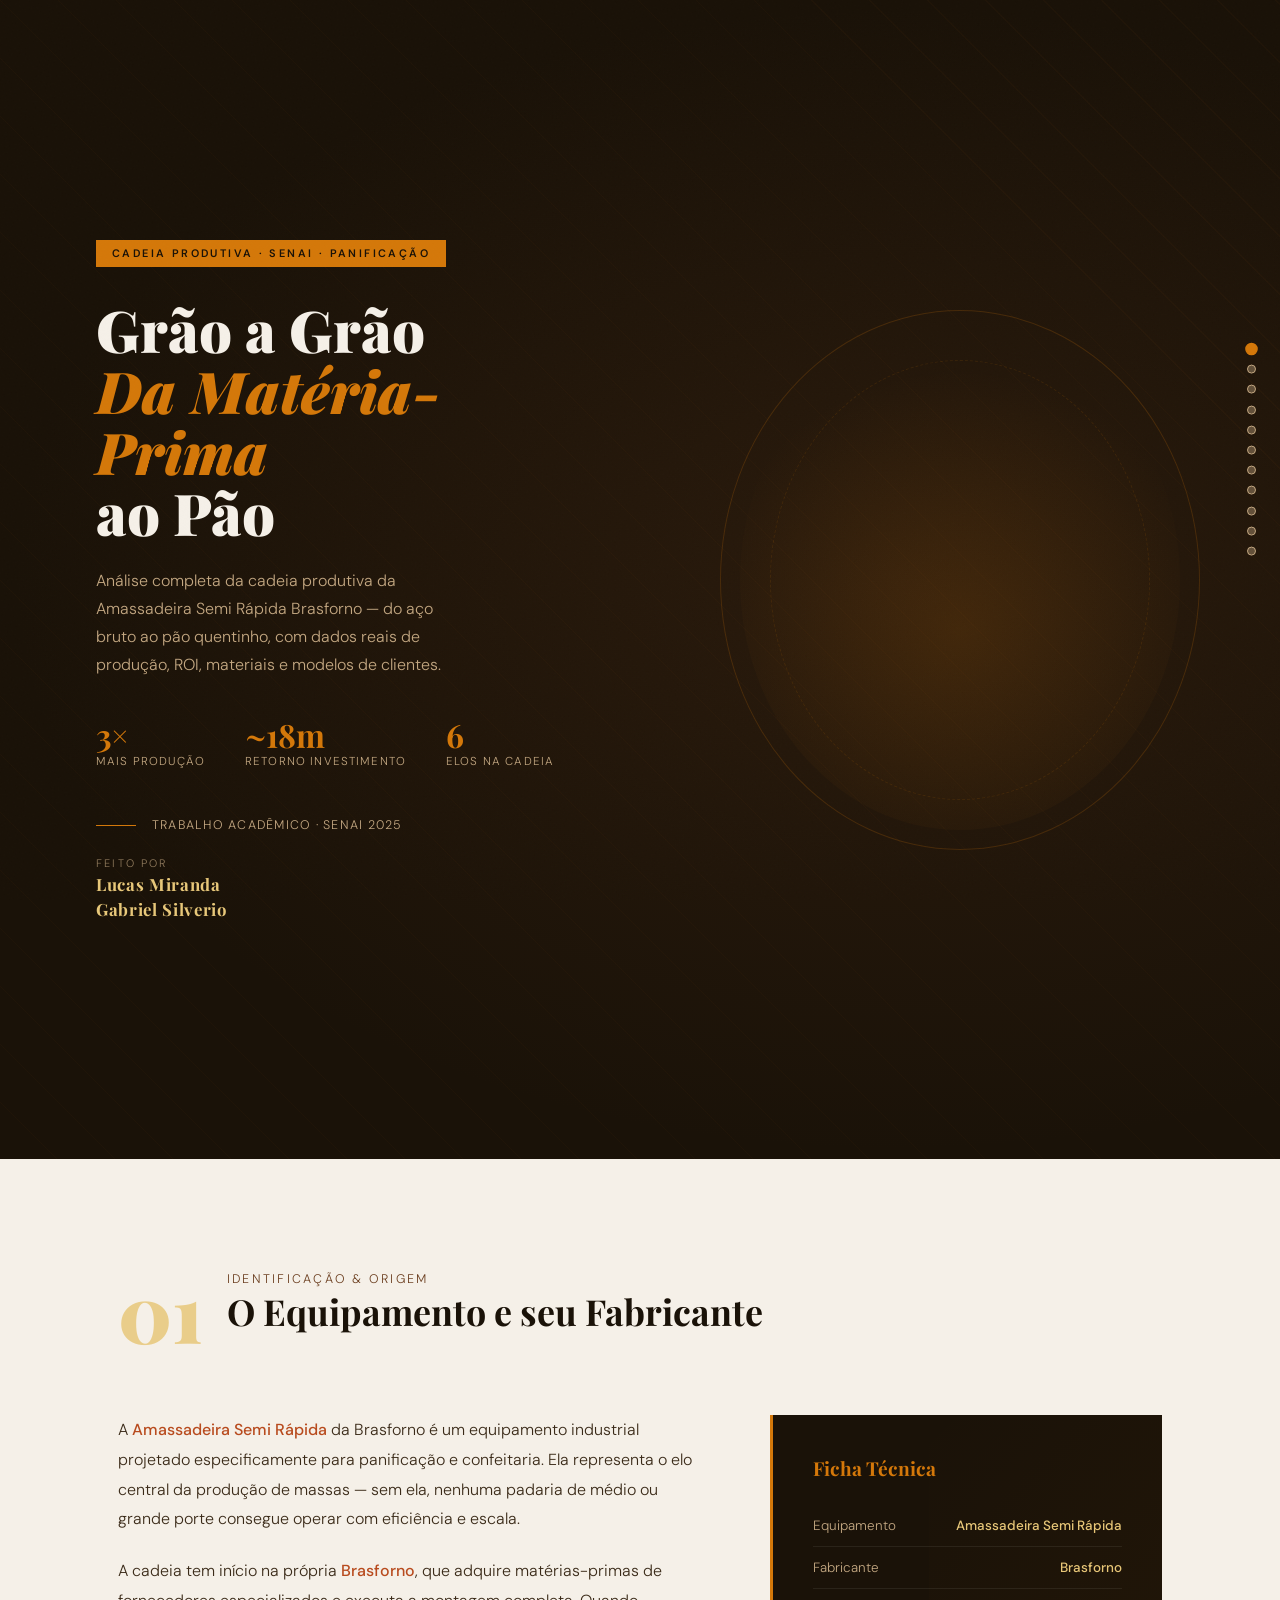
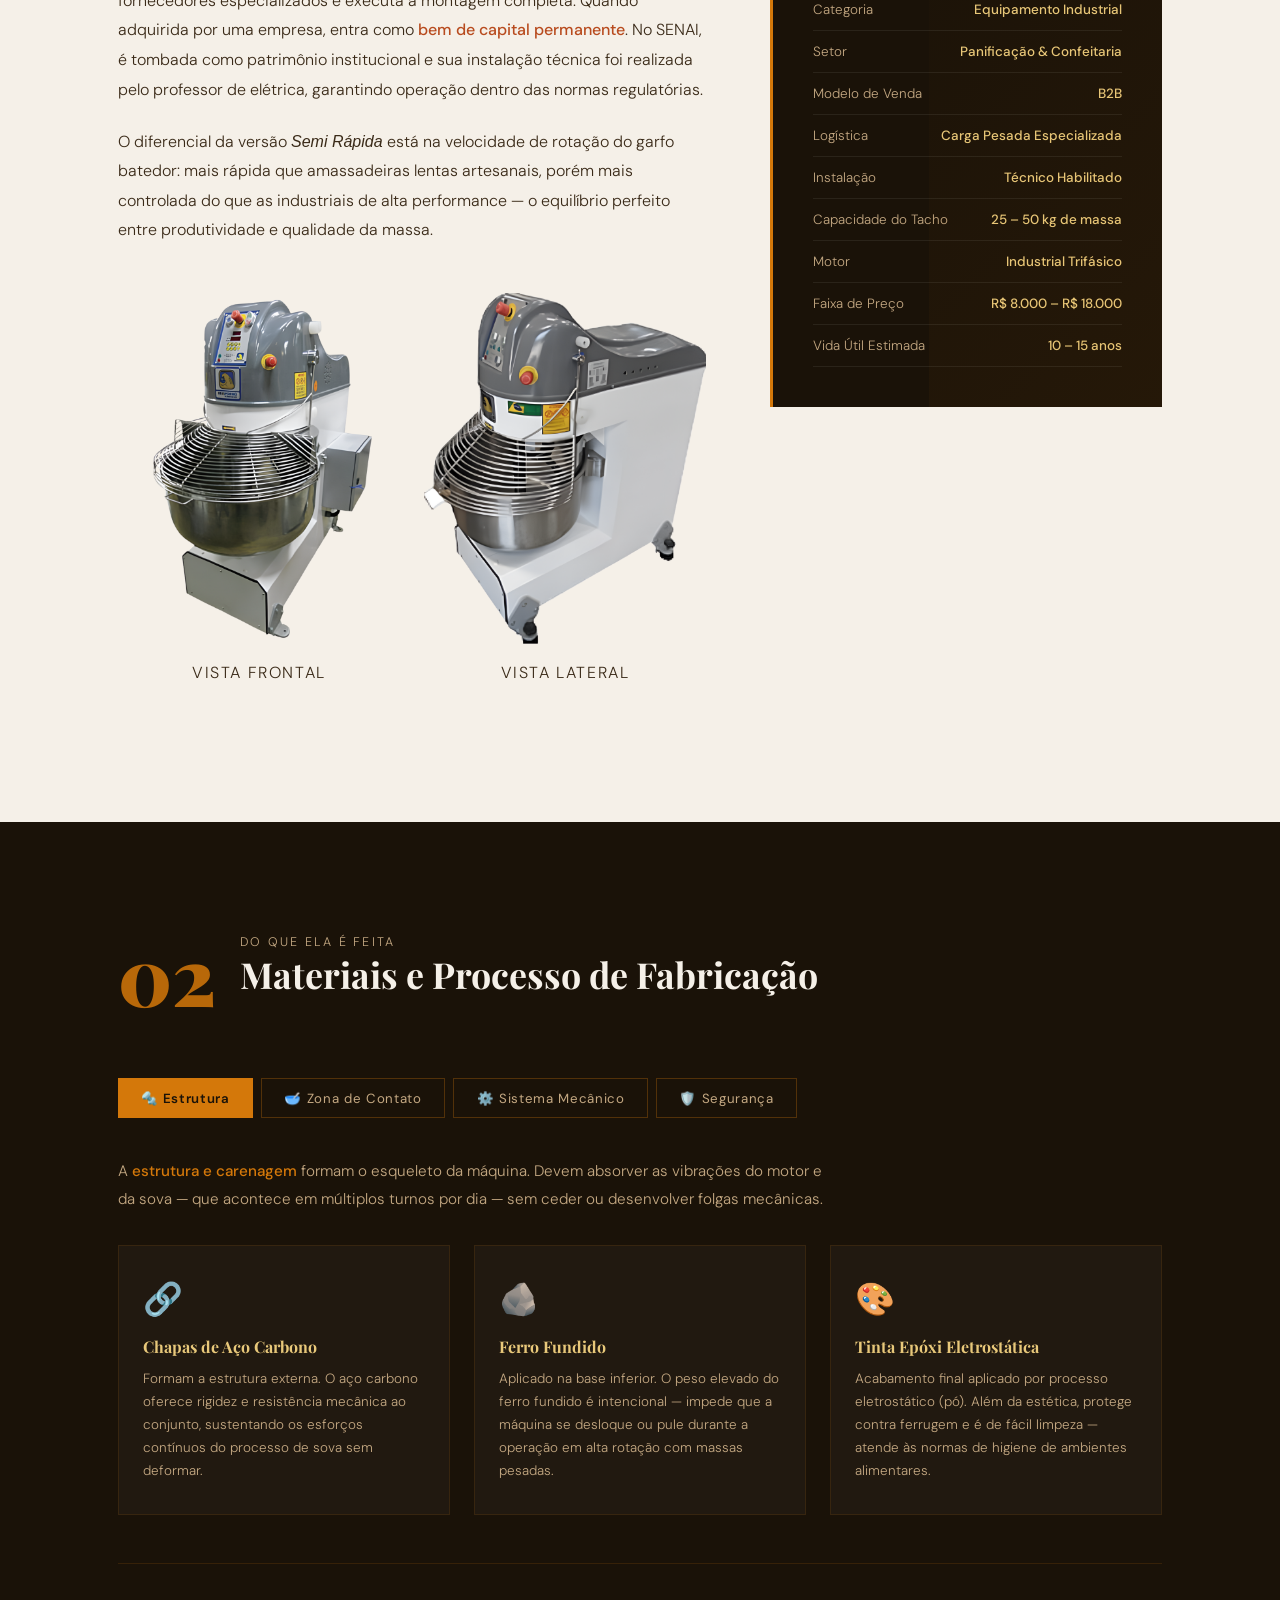
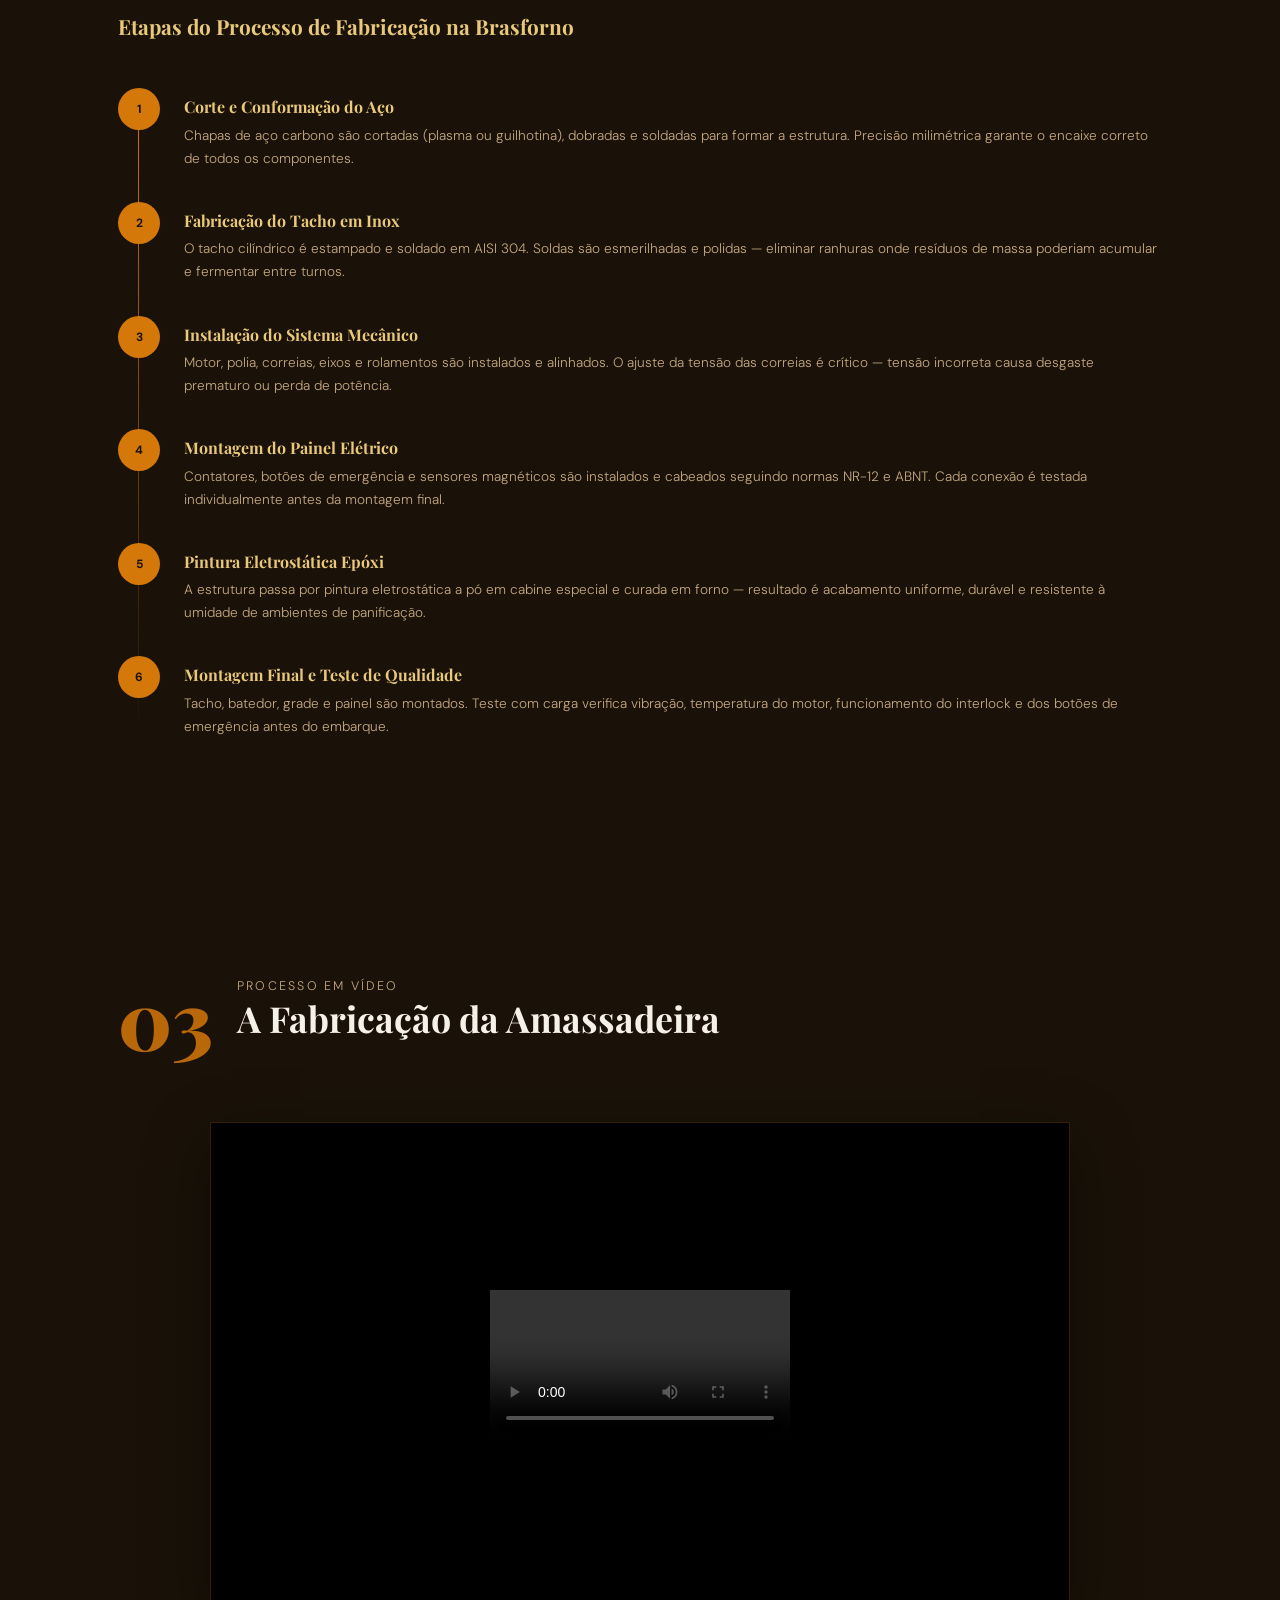
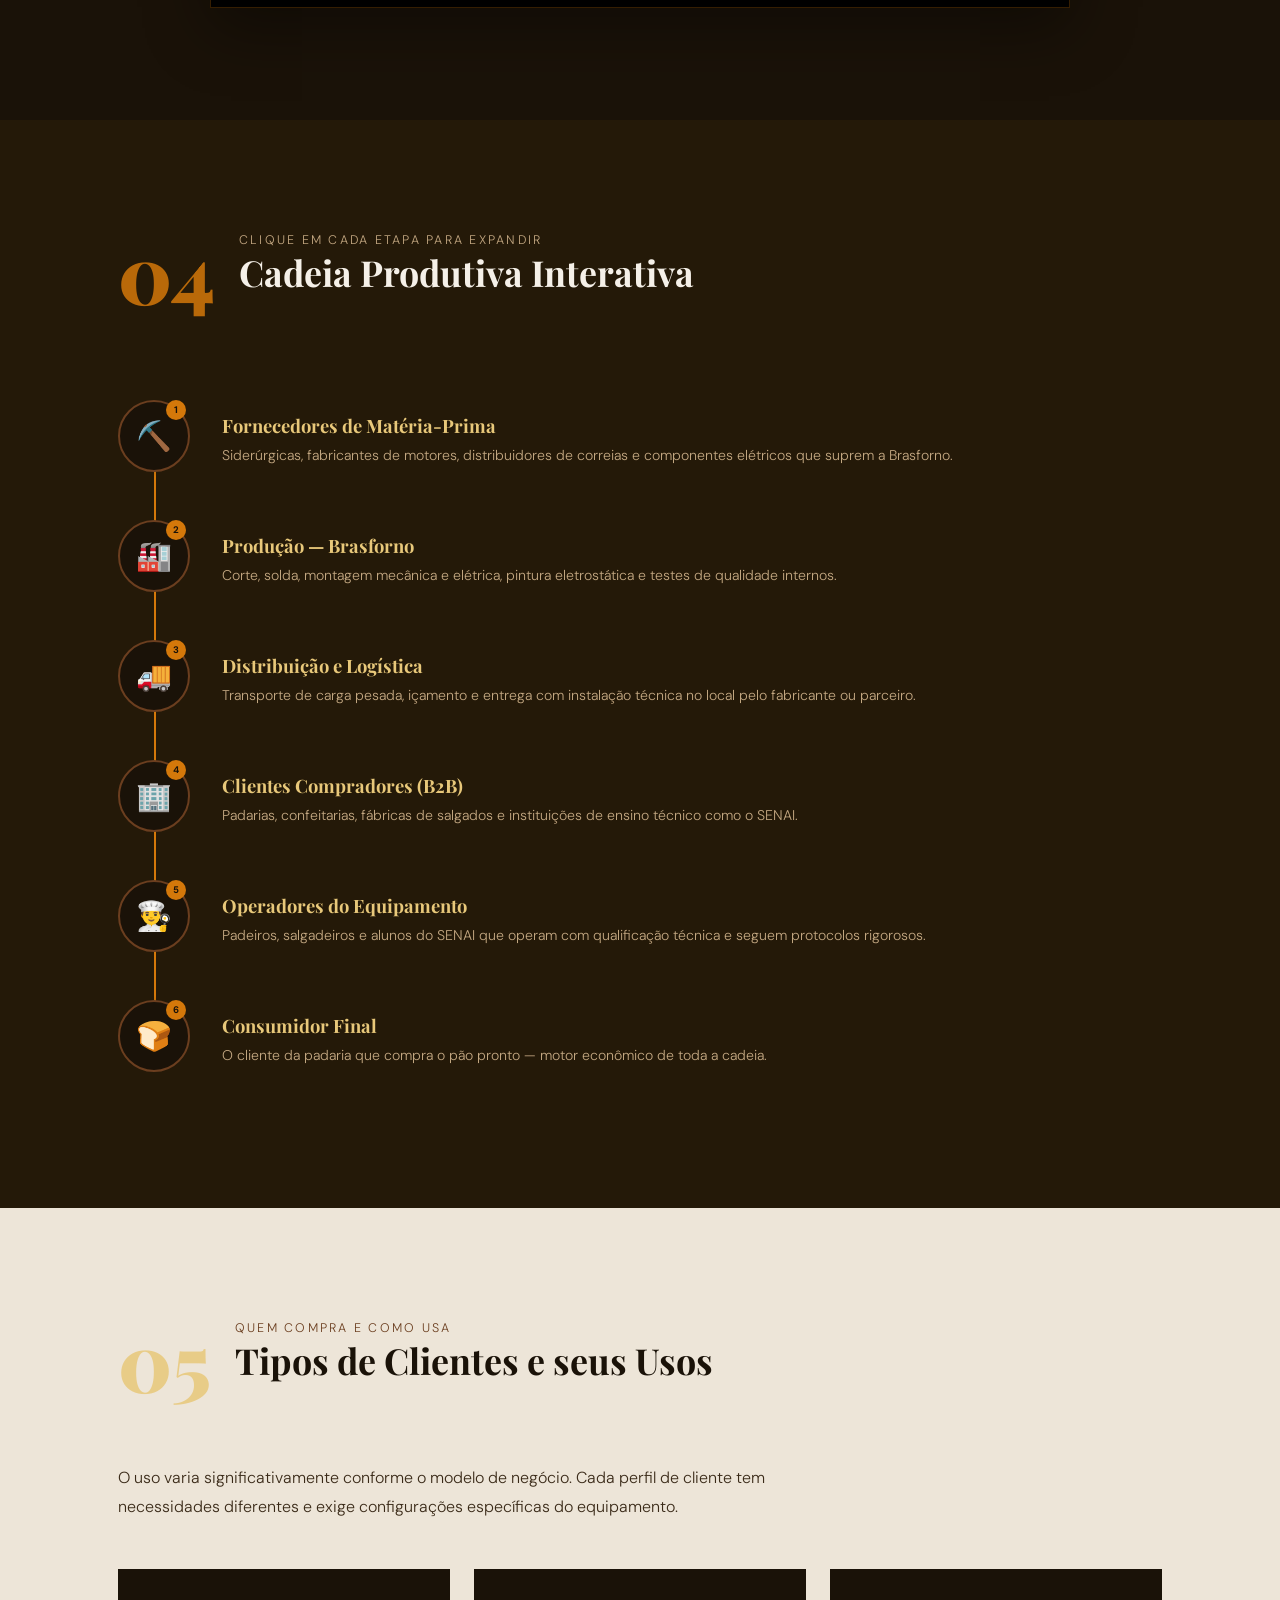
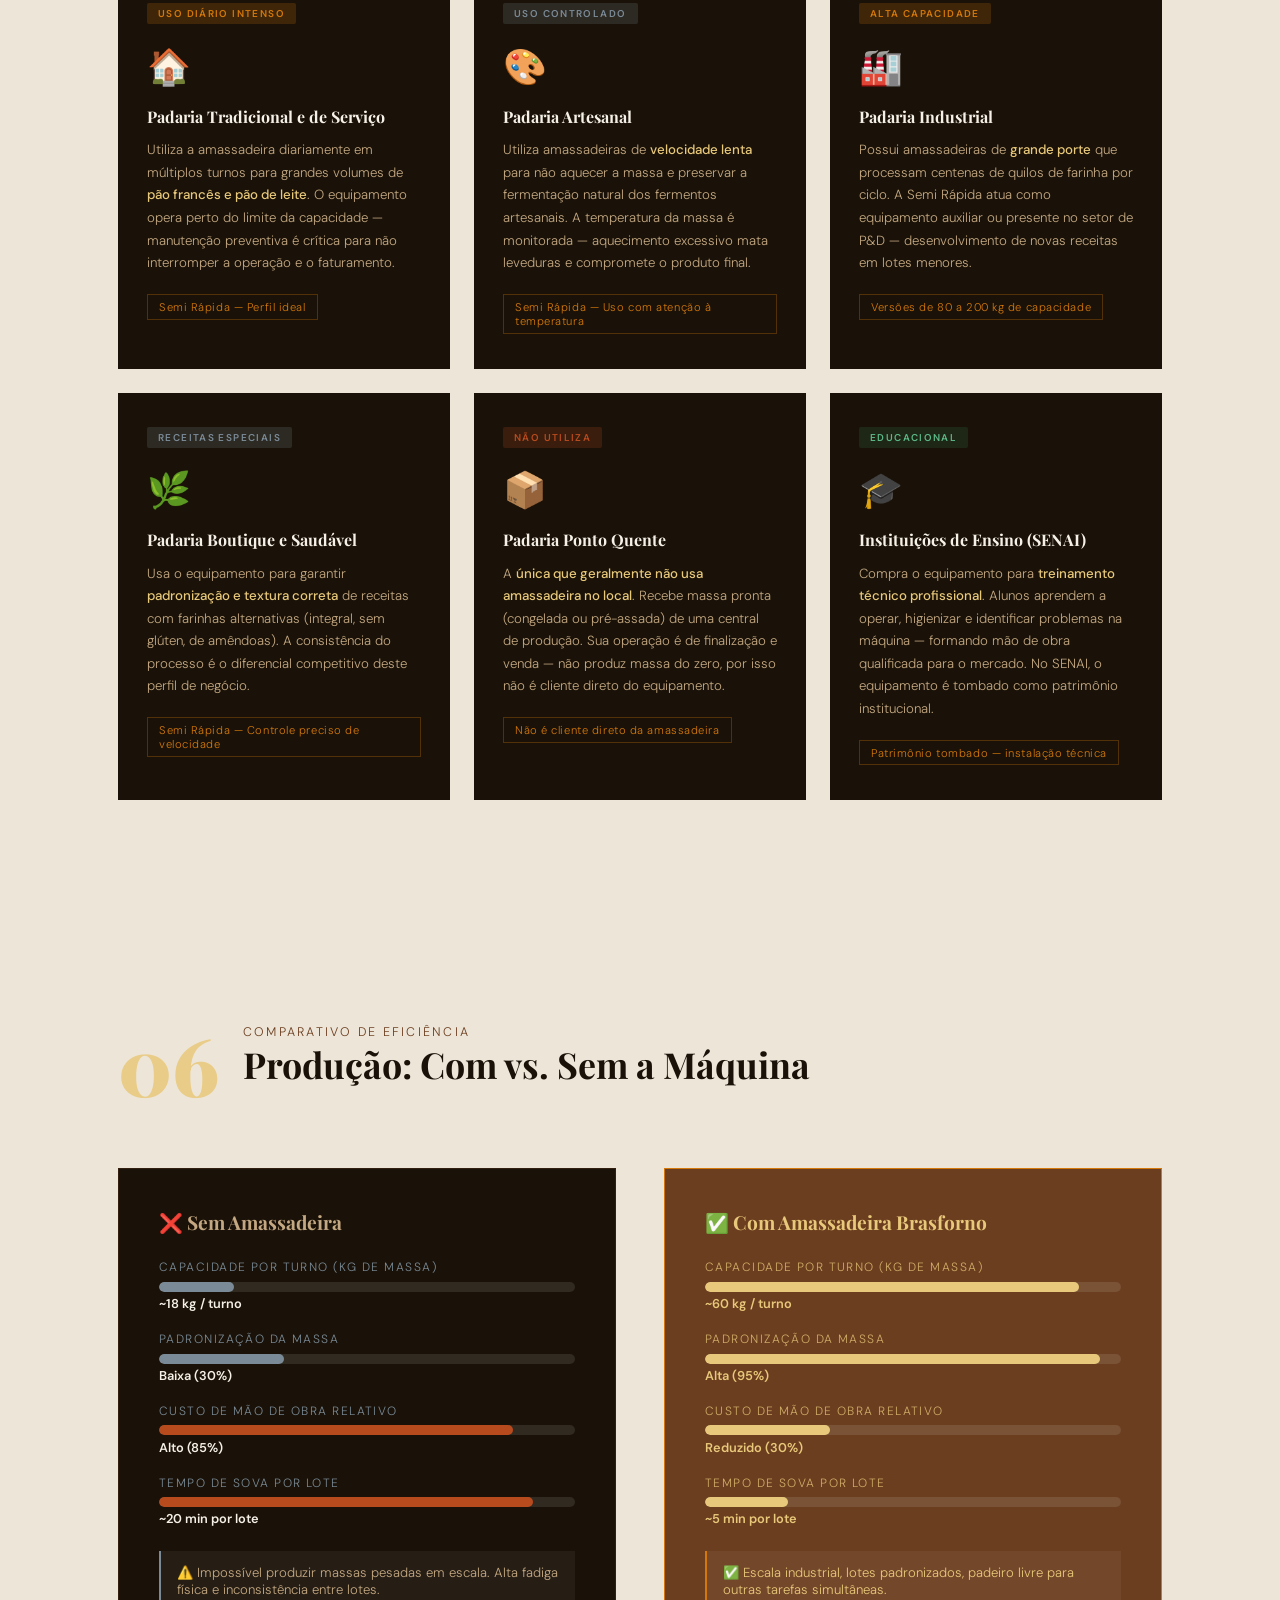
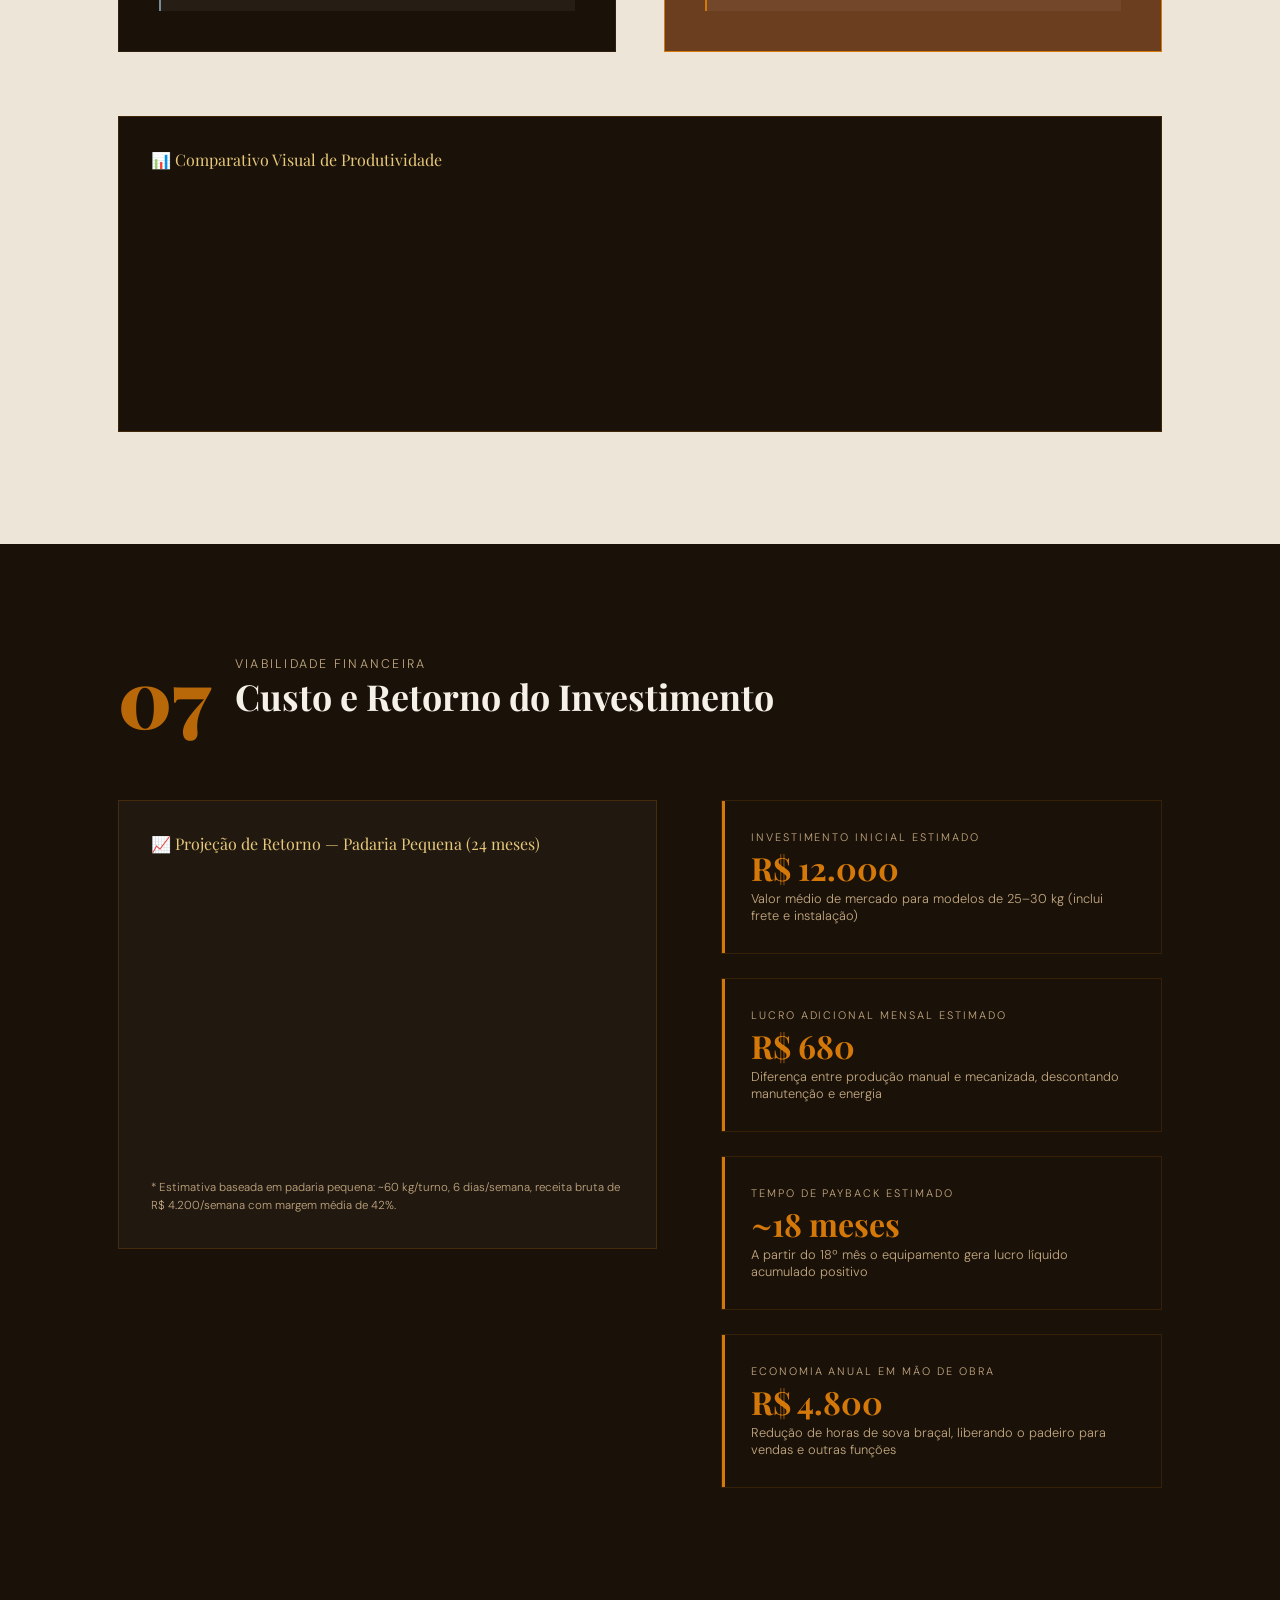
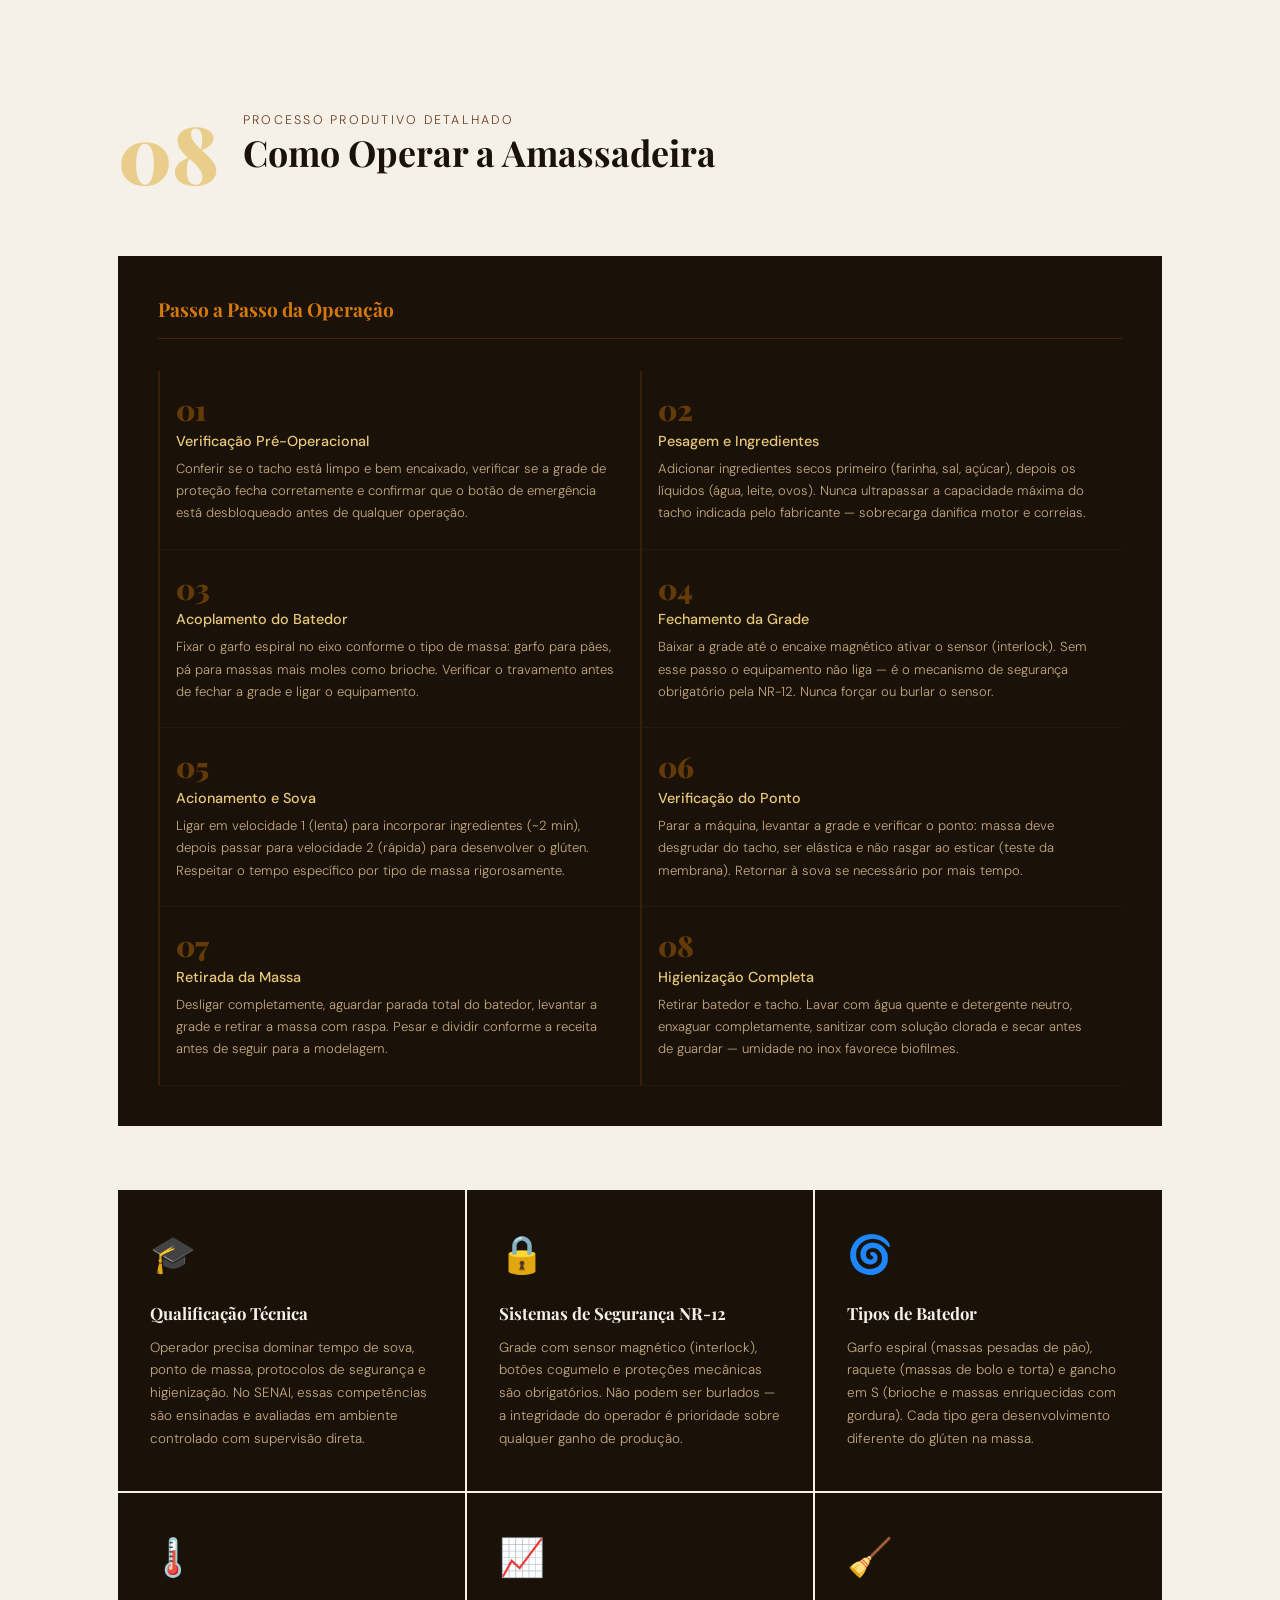
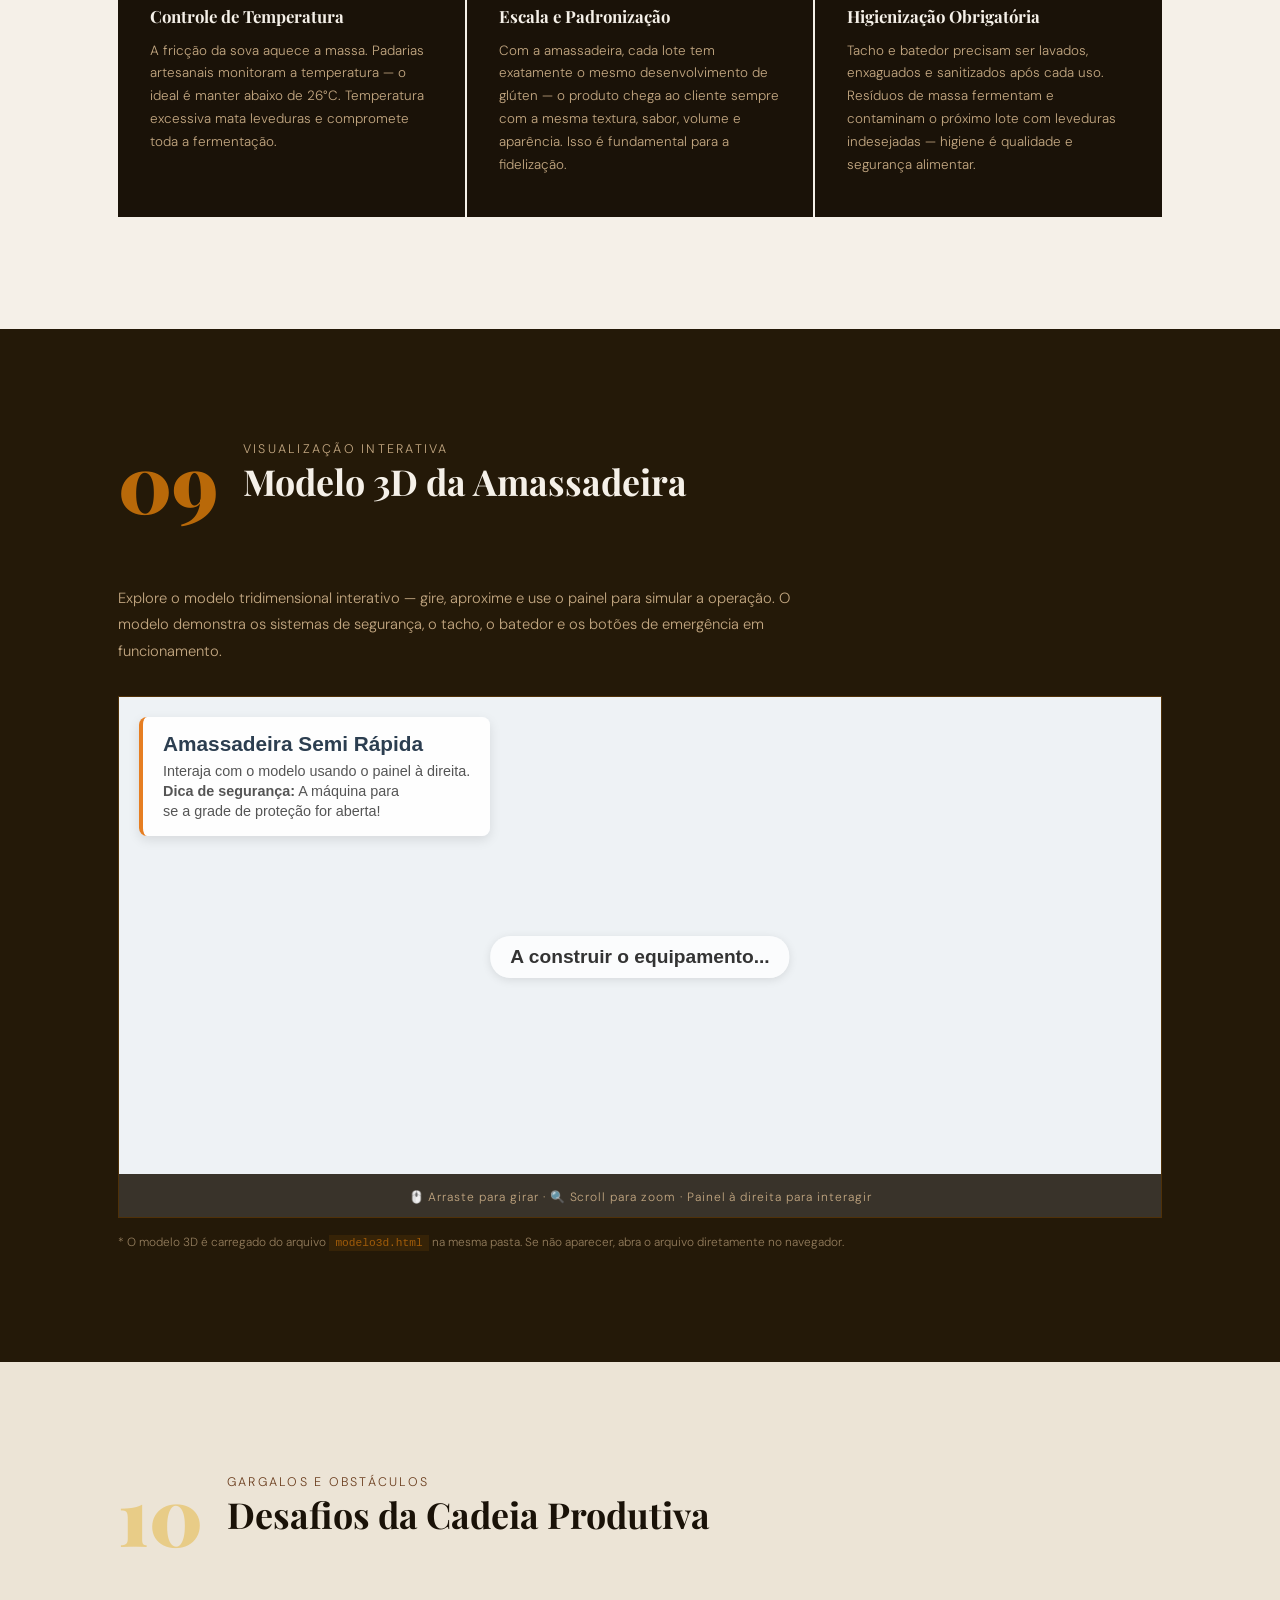
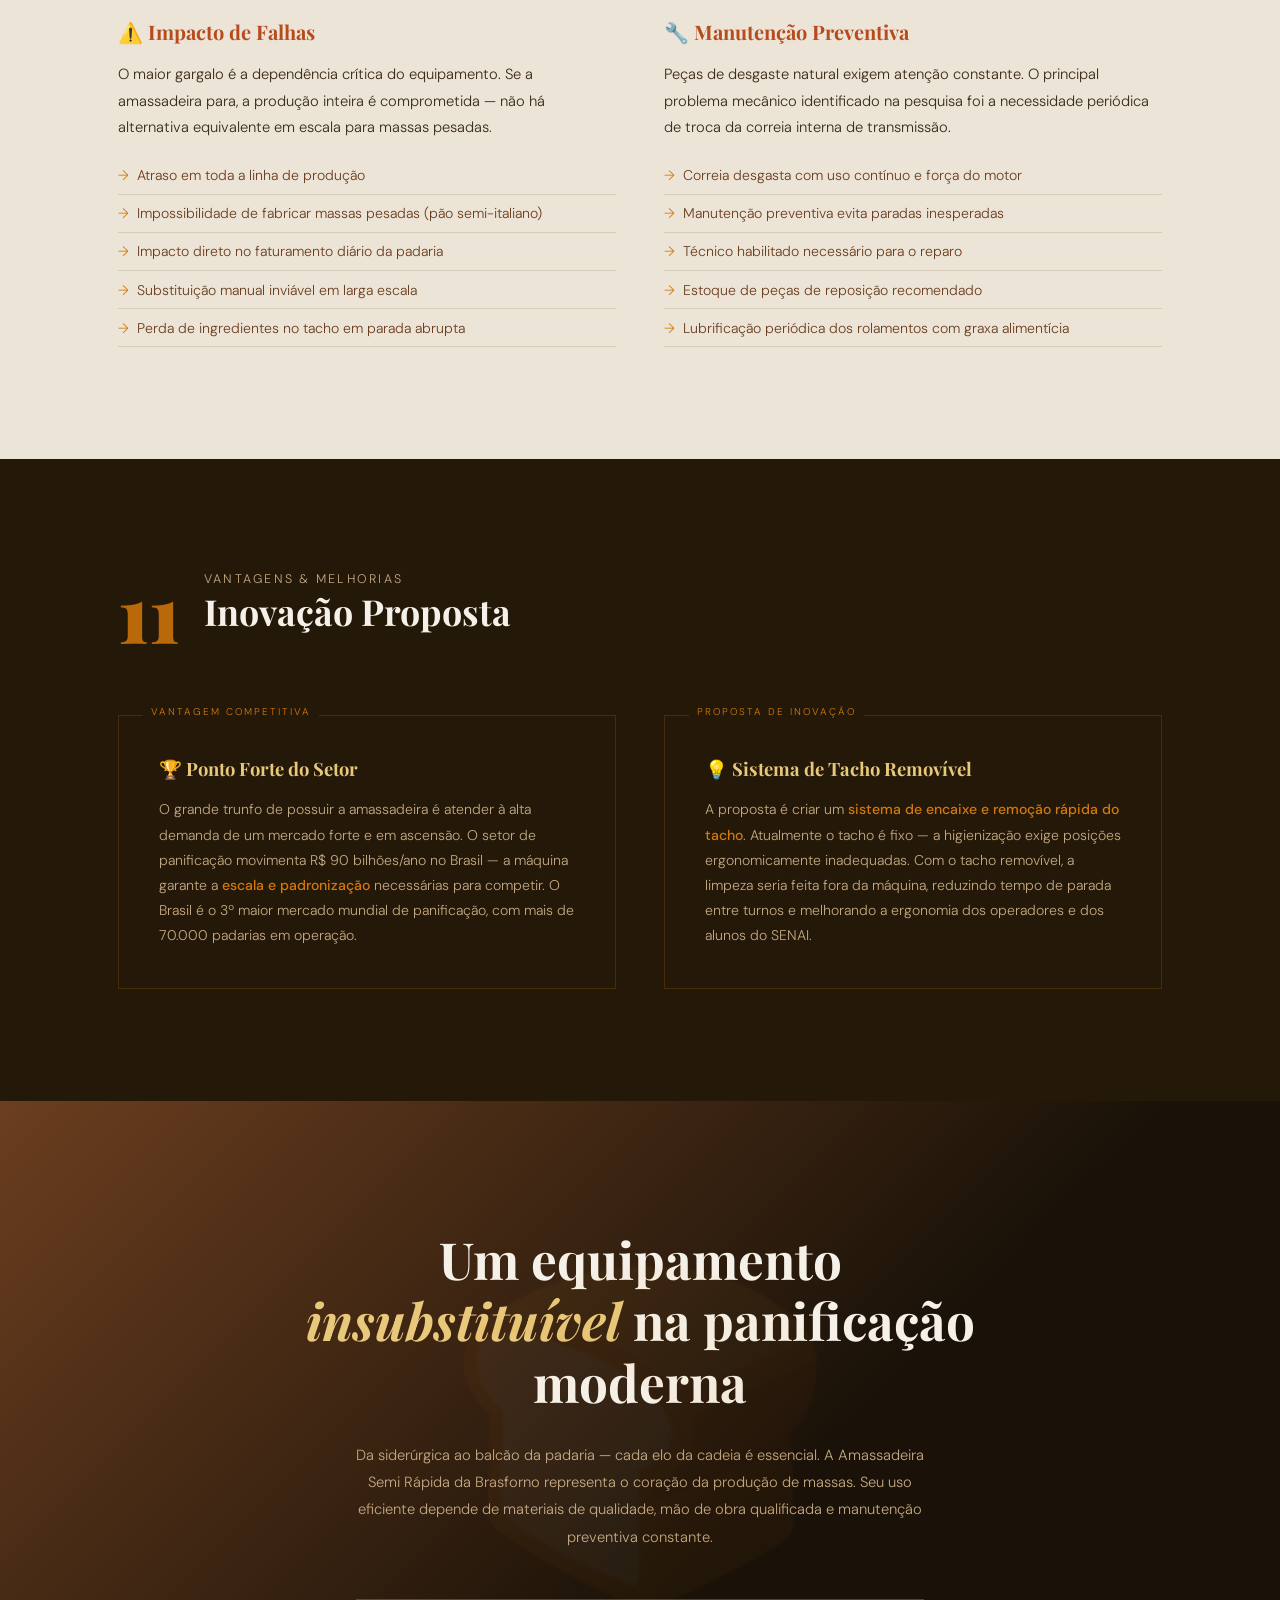
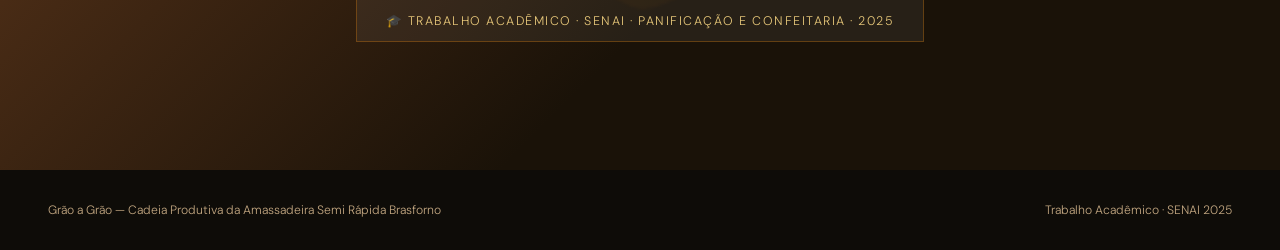
==== commit af6e3cae: "Update index.html" ====
--- a/index.html
+++ b/index.html
@@ -184,7 +184,7 @@
         <div class="video-single fade-in">
           <div class="video-frame-wrap">
             <iframe id="main-video" class="video-frame"
-              src="/assets/video/A_Fabricação_da_Amassadeira.mp4"
+              src="assets/video/A_Fabricação_da_Amassadeira.mp4"
               title="A Fabricação da Amassadeira"
               frameborder="0"
               allow="accelerometer; autoplay; clipboard-write; encrypted-media; gyroscope; picture-in-picture"
--- a/style.css
+++ b/style.css
@@ -1088,3 +1088,482 @@
     padding: 5rem 0;
   }
 }
+
+/* ============================================================
+   NOVOS COMPONENTES — MATERIAIS, CLIENTES, VÍDEO, 3D, PASSOS
+   ============================================================ */
+
+/* ----------- SEÇÃO MATERIAIS ----------- */
+.materiais { background: var(--dark); padding: 7rem 0; }
+
+.mat-tabs {
+  display: flex;
+  gap: 0.5rem;
+  margin-bottom: 2.5rem;
+  flex-wrap: wrap;
+}
+
+.mat-tab {
+  background: transparent;
+  border: 1px solid rgba(212,120,10,0.3);
+  color: var(--dust);
+  padding: 0.65rem 1.4rem;
+  font-family: 'DM Sans', sans-serif;
+  font-size: 0.83rem;
+  cursor: pointer;
+  transition: all 0.25s;
+  letter-spacing: 0.05em;
+}
+
+.mat-tab:hover { border-color: var(--amber); color: var(--warm); }
+.mat-tab.active {
+  background: var(--amber);
+  border-color: var(--amber);
+  color: var(--dark);
+  font-weight: 600;
+}
+
+.mat-panels { position: relative; }
+
+.mat-panel { display: none; }
+.mat-panel.active { display: block; }
+
+.mat-panel-intro {
+  margin-bottom: 2rem;
+}
+.mat-panel-intro p {
+  color: var(--dust);
+  font-size: 0.95rem;
+  line-height: 1.8;
+  max-width: 720px;
+}
+.mat-panel-intro strong { color: var(--amber); font-weight: 500; }
+
+.mat-cards {
+  display: grid;
+  grid-template-columns: repeat(3, 1fr);
+  gap: 1.5rem;
+  margin-bottom: 3rem;
+}
+
+.mat-card {
+  background: rgba(255,255,255,0.03);
+  border: 1px solid rgba(212,120,10,0.12);
+  padding: 2rem 1.5rem;
+  transition: border-color 0.3s, transform 0.3s;
+}
+.mat-card:hover { border-color: var(--amber); transform: translateY(-3px); }
+
+.mat-card-icon { font-size: 2rem; margin-bottom: 1rem; }
+
+.mat-card h4 {
+  font-family: 'Playfair Display', serif;
+  color: var(--warm);
+  font-size: 1rem;
+  margin-bottom: 0.7rem;
+}
+
+.mat-card p {
+  color: var(--dust);
+  font-size: 0.84rem;
+  line-height: 1.7;
+}
+
+.mat-card strong { color: var(--amber); font-weight: 500; }
+
+/* Fabrication Timeline */
+.fab-timeline {
+  border-top: 1px solid rgba(212,120,10,0.15);
+  padding-top: 3rem;
+  margin-top: 1rem;
+}
+
+.fab-title {
+  font-family: 'Playfair Display', serif;
+  color: var(--warm);
+  font-size: 1.3rem;
+  margin-bottom: 2rem;
+}
+
+.fab-steps {
+  display: flex;
+  flex-direction: column;
+  gap: 0;
+  position: relative;
+}
+
+.fab-steps::before {
+  content: '';
+  position: absolute;
+  left: 20px; top: 20px; bottom: 20px;
+  width: 1px;
+  background: linear-gradient(to bottom, var(--amber), transparent);
+}
+
+.fab-step {
+  display: grid;
+  grid-template-columns: 42px 1fr;
+  gap: 1.5rem;
+  padding: 1rem 0;
+}
+
+.fab-step-dot {
+  width: 42px; height: 42px;
+  border-radius: 50%;
+  background: var(--amber);
+  color: var(--dark);
+  font-size: 0.75rem;
+  font-weight: 700;
+  display: flex;
+  align-items: center;
+  justify-content: center;
+  flex-shrink: 0;
+  position: relative;
+  z-index: 2;
+}
+
+.fab-step-body { padding-top: 0.5rem; }
+.fab-step-body h4 {
+  font-family: 'Playfair Display', serif;
+  color: var(--warm);
+  font-size: 1rem;
+  margin-bottom: 0.4rem;
+}
+.fab-step-body p { color: var(--dust); font-size: 0.85rem; line-height: 1.7; }
+
+/* ----------- CLIENTES ----------- */
+.clientes { background: var(--cream2); padding: 7rem 0; }
+
+.clientes-intro {
+  font-size: 1rem;
+  line-height: 1.8;
+  color: #3a2a18;
+  max-width: 700px;
+  margin-bottom: 3rem;
+}
+
+.clientes-grid {
+  display: grid;
+  grid-template-columns: repeat(3, 1fr);
+  gap: 1.5rem;
+}
+
+.cliente-card {
+  background: var(--dark);
+  padding: 2rem 1.8rem;
+  position: relative;
+  overflow: hidden;
+  border-bottom: 3px solid transparent;
+  transition: border-color 0.3s, transform 0.3s;
+}
+.cliente-card:hover { border-color: var(--amber); transform: translateY(-4px); }
+
+.cliente-badge {
+  display: inline-block;
+  font-size: 0.62rem;
+  font-weight: 600;
+  letter-spacing: 0.14em;
+  text-transform: uppercase;
+  padding: 0.25rem 0.7rem;
+  margin-bottom: 1.2rem;
+  border-radius: 2px;
+}
+.cliente-badge.uso { background: rgba(212,120,10,0.2); color: var(--amber); }
+.cliente-badge.uso-especial { background: rgba(122,138,150,0.2); color: var(--steel); }
+.cliente-badge.sem-uso { background: rgba(184,75,30,0.2); color: var(--rust); }
+.cliente-badge.educacional { background: rgba(46,125,79,0.2); color: #5cb886; }
+
+.cliente-emoji { font-size: 2.2rem; margin-bottom: 1rem; display: block; }
+
+.cliente-card h3 {
+  font-family: 'Playfair Display', serif;
+  color: var(--cream);
+  font-size: 1rem;
+  margin-bottom: 0.8rem;
+}
+.cliente-card p { color: var(--dust); font-size: 0.83rem; line-height: 1.7; }
+.cliente-card strong { color: var(--warm); font-weight: 500; }
+
+.cliente-tag {
+  display: inline-block;
+  margin-top: 1.2rem;
+  font-size: 0.7rem;
+  color: var(--amber);
+  border: 1px solid rgba(212,120,10,0.3);
+  padding: 0.3rem 0.7rem;
+  letter-spacing: 0.05em;
+}
+
+/* ----------- CHART BOX ----------- */
+.chart-box {
+  background: var(--dark);
+  padding: 2rem;
+  border: 1px solid rgba(212,120,10,0.2);
+  margin-top: 3rem;
+}
+.chart-box-title {
+  font-family: 'Playfair Display', serif;
+  color: var(--warm);
+  font-size: 1rem;
+  margin-bottom: 1.5rem;
+}
+
+/* ----------- ROI note ----------- */
+.roi-chart-note {
+  font-size: 0.72rem;
+  color: var(--dust);
+  margin-top: 1rem;
+  line-height: 1.6;
+}
+
+/* ----------- OP STEPS (Passo a passo) ----------- */
+.op-steps {
+  background: var(--dark);
+  padding: 2.5rem;
+  margin-bottom: 1rem;
+}
+
+.op-steps-title {
+  font-family: 'Playfair Display', serif;
+  color: var(--amber);
+  font-size: 1.2rem;
+  margin-bottom: 2rem;
+  border-bottom: 1px solid rgba(212,120,10,0.2);
+  padding-bottom: 1rem;
+}
+
+.op-steps-grid {
+  display: grid;
+  grid-template-columns: 1fr 1fr;
+  gap: 0;
+}
+
+.op-step-item {
+  padding: 1.5rem 1.5rem 1.5rem 1rem;
+  border-left: 2px solid rgba(212,120,10,0.15);
+  border-bottom: 1px solid rgba(255,255,255,0.04);
+  transition: border-left-color 0.3s;
+}
+.op-step-item:hover { border-left-color: var(--amber); }
+
+.op-step-num {
+  font-family: 'Playfair Display', serif;
+  font-size: 1.8rem;
+  font-weight: 900;
+  color: var(--amber);
+  opacity: 0.4;
+  line-height: 1;
+  margin-bottom: 0.5rem;
+}
+
+.op-step-item h4 {
+  color: var(--warm);
+  font-size: 0.9rem;
+  font-weight: 500;
+  margin-bottom: 0.5rem;
+}
+.op-step-item p { color: var(--dust); font-size: 0.82rem; line-height: 1.7; }
+
+/* ----------- VÍDEO ----------- */
+.video-section { background: var(--dark); padding: 7rem 0; }
+
+.video-grid {
+  display: grid;
+  grid-template-columns: 1.4fr 0.6fr;
+  gap: 3rem;
+  align-items: start;
+}
+
+.video-label {
+  font-size: 0.75rem;
+  text-transform: uppercase;
+  letter-spacing: 0.15em;
+  color: var(--amber);
+  margin-bottom: 1rem;
+}
+
+.video-frame-wrap {
+  position: relative;
+  padding-bottom: 56.25%;
+  height: 0;
+  overflow: hidden;
+  background: #000;
+  border: 1px solid rgba(212,120,10,0.2);
+}
+
+.video-frame {
+  position: absolute;
+  top: 0; left: 0;
+  width: 100%; height: 100%;
+}
+
+.video-caption {
+  font-size: 0.76rem;
+  color: var(--dust);
+  margin-top: 1rem;
+  line-height: 1.6;
+}
+.video-caption code {
+  background: rgba(212,120,10,0.15);
+  color: var(--amber);
+  padding: 0.1rem 0.4rem;
+  font-size: 0.72rem;
+}
+
+.video-side { display: flex; flex-direction: column; gap: 1rem; }
+
+.video-link-card {
+  display: flex;
+  gap: 1rem;
+  align-items: flex-start;
+  background: rgba(255,255,255,0.03);
+  border: 1px solid rgba(212,120,10,0.12);
+  padding: 1rem;
+  cursor: pointer;
+  transition: border-color 0.3s, background 0.3s;
+}
+.video-link-card:hover {
+  border-color: var(--amber);
+  background: rgba(212,120,10,0.06);
+}
+
+.vlc-thumb {
+  width: 40px; height: 40px;
+  background: var(--amber);
+  color: var(--dark);
+  border-radius: 50%;
+  display: flex;
+  align-items: center;
+  justify-content: center;
+  font-size: 0.9rem;
+  flex-shrink: 0;
+}
+
+.vlc-info h4 { color: var(--warm); font-size: 0.85rem; margin-bottom: 0.3rem; }
+.vlc-info p  { color: var(--dust); font-size: 0.75rem; line-height: 1.5; }
+
+.video-upload-area {
+  border: 1px dashed rgba(212,120,10,0.3);
+  padding: 1.2rem;
+  text-align: center;
+}
+.video-upload-area p { color: var(--warm); font-size: 0.82rem; margin-bottom: 0.4rem; }
+.video-upload-area span { color: var(--dust); font-size: 0.73rem; }
+.video-upload-area code {
+  background: rgba(212,120,10,0.15);
+  color: var(--amber);
+  padding: 0.1rem 0.4rem;
+  font-size: 0.7rem;
+}
+
+/* ----------- MODELO 3D / IFRAME VIEWER ----------- */
+.viewer-wrap { }
+
+.viewer-desc {
+  color: var(--dust);
+  font-size: 0.92rem;
+  line-height: 1.8;
+  max-width: 700px;
+  margin-bottom: 2rem;
+}
+
+.viewer-frame-outer {
+  position: relative;
+  border: 1px solid rgba(212,120,10,0.25);
+  overflow: hidden;
+}
+
+.viewer-iframe {
+  width: 100%;
+  height: 520px;
+  display: block;
+  background: #1a1208;
+}
+
+.viewer-overlay-info {
+  position: absolute;
+  bottom: 0; left: 0; right: 0;
+  background: rgba(26,18,8,0.85);
+  padding: 0.7rem 1.2rem;
+  text-align: center;
+}
+.viewer-overlay-info span {
+  font-size: 0.75rem;
+  color: var(--dust);
+  letter-spacing: 0.08em;
+}
+
+.viewer-note {
+  margin-top: 1rem;
+  font-size: 0.74rem;
+  color: var(--dust);
+  opacity: 0.7;
+}
+.viewer-note code {
+  background: rgba(212,120,10,0.15);
+  color: var(--amber);
+  padding: 0.1rem 0.4rem;
+  font-size: 0.7rem;
+}
+
+/* ----------- RESPONSIVE NOVOS COMPONENTES ----------- */
+@media (max-width: 900px) {
+  .mat-cards { grid-template-columns: 1fr; }
+  .clientes-grid { grid-template-columns: 1fr 1fr; }
+  .video-grid { grid-template-columns: 1fr; }
+  .op-steps-grid { grid-template-columns: 1fr; }
+  .fab-steps::before { display: none; }
+}
+
+@media (max-width: 600px) {
+  .clientes-grid { grid-template-columns: 1fr; }
+  .mat-tabs { gap: 0.3rem; }
+  .mat-tab { font-size: 0.75rem; padding: 0.5rem 0.9rem; }
+  .viewer-iframe { height: 360px; }
+}
+/* ----------- HERO AUTHORS (Feito por) ----------- */
+.hero-authors {
+  display: flex;
+  flex-direction: column;
+  gap: 0.3rem;
+  margin-top: 1.4rem;
+}
+
+.hero-authors-label {
+  font-size: 0.68rem;
+  text-transform: uppercase;
+  letter-spacing: 0.2em;
+  color: var(--dust);
+  opacity: 0.7;
+}
+
+.hero-author-name {
+  font-family: 'Playfair Display', serif;
+  font-size: 1.05rem;
+  font-weight: 700;
+  color: var(--warm);
+  letter-spacing: 0.04em;
+  line-height: 1.2;
+}
+
+/* ----------- VIDEO SINGLE (sem sidebar) ----------- */
+.video-single {
+  max-width: 860px;
+  margin: 0 auto;
+}
+
+.video-single .video-frame-wrap {
+  position: relative;
+  padding-bottom: 56.25%;
+  height: 0;
+  overflow: hidden;
+  background: #000;
+  border: 1px solid rgba(212,120,10,0.25);
+  box-shadow: 0 20px 60px rgba(0,0,0,0.4);
+}
+
+.video-single .video-frame {
+  position: absolute;
+  top: 0; left: 0;
+  width: 100%; height: 100%;
+}
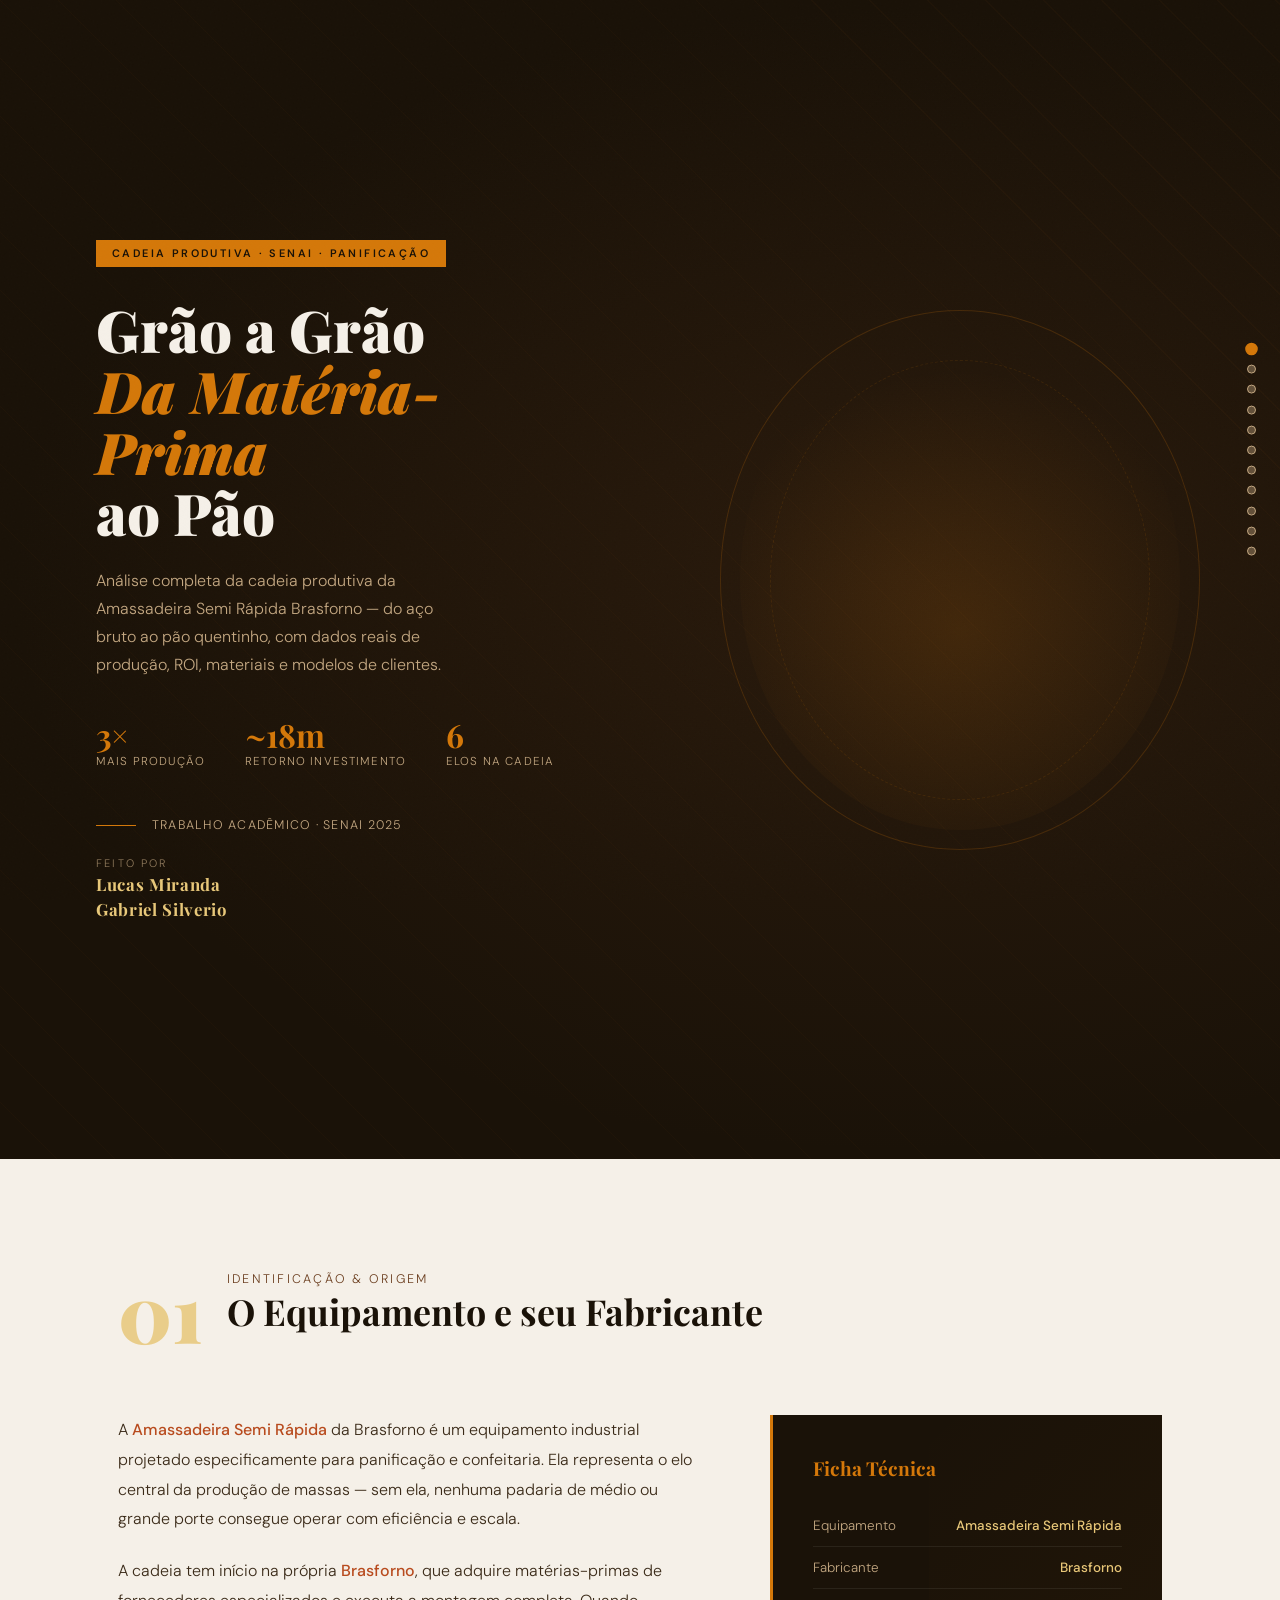
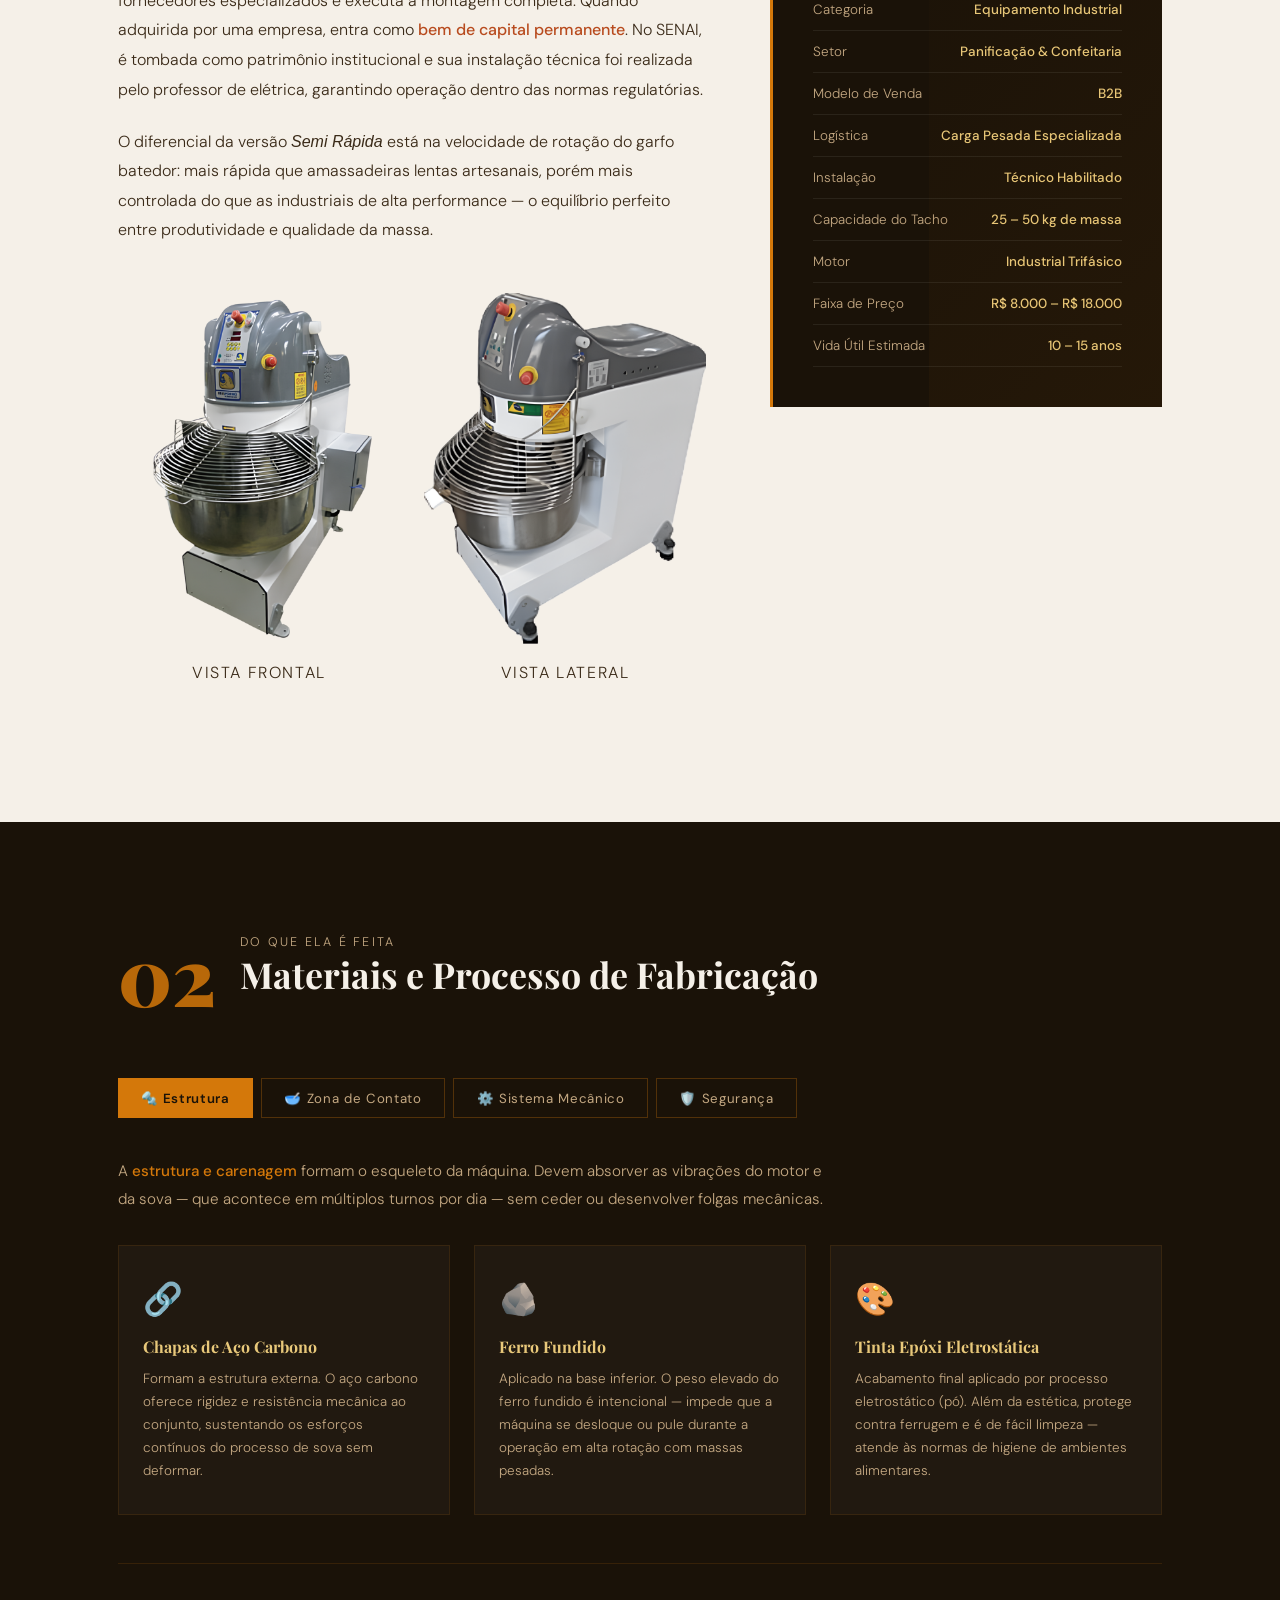
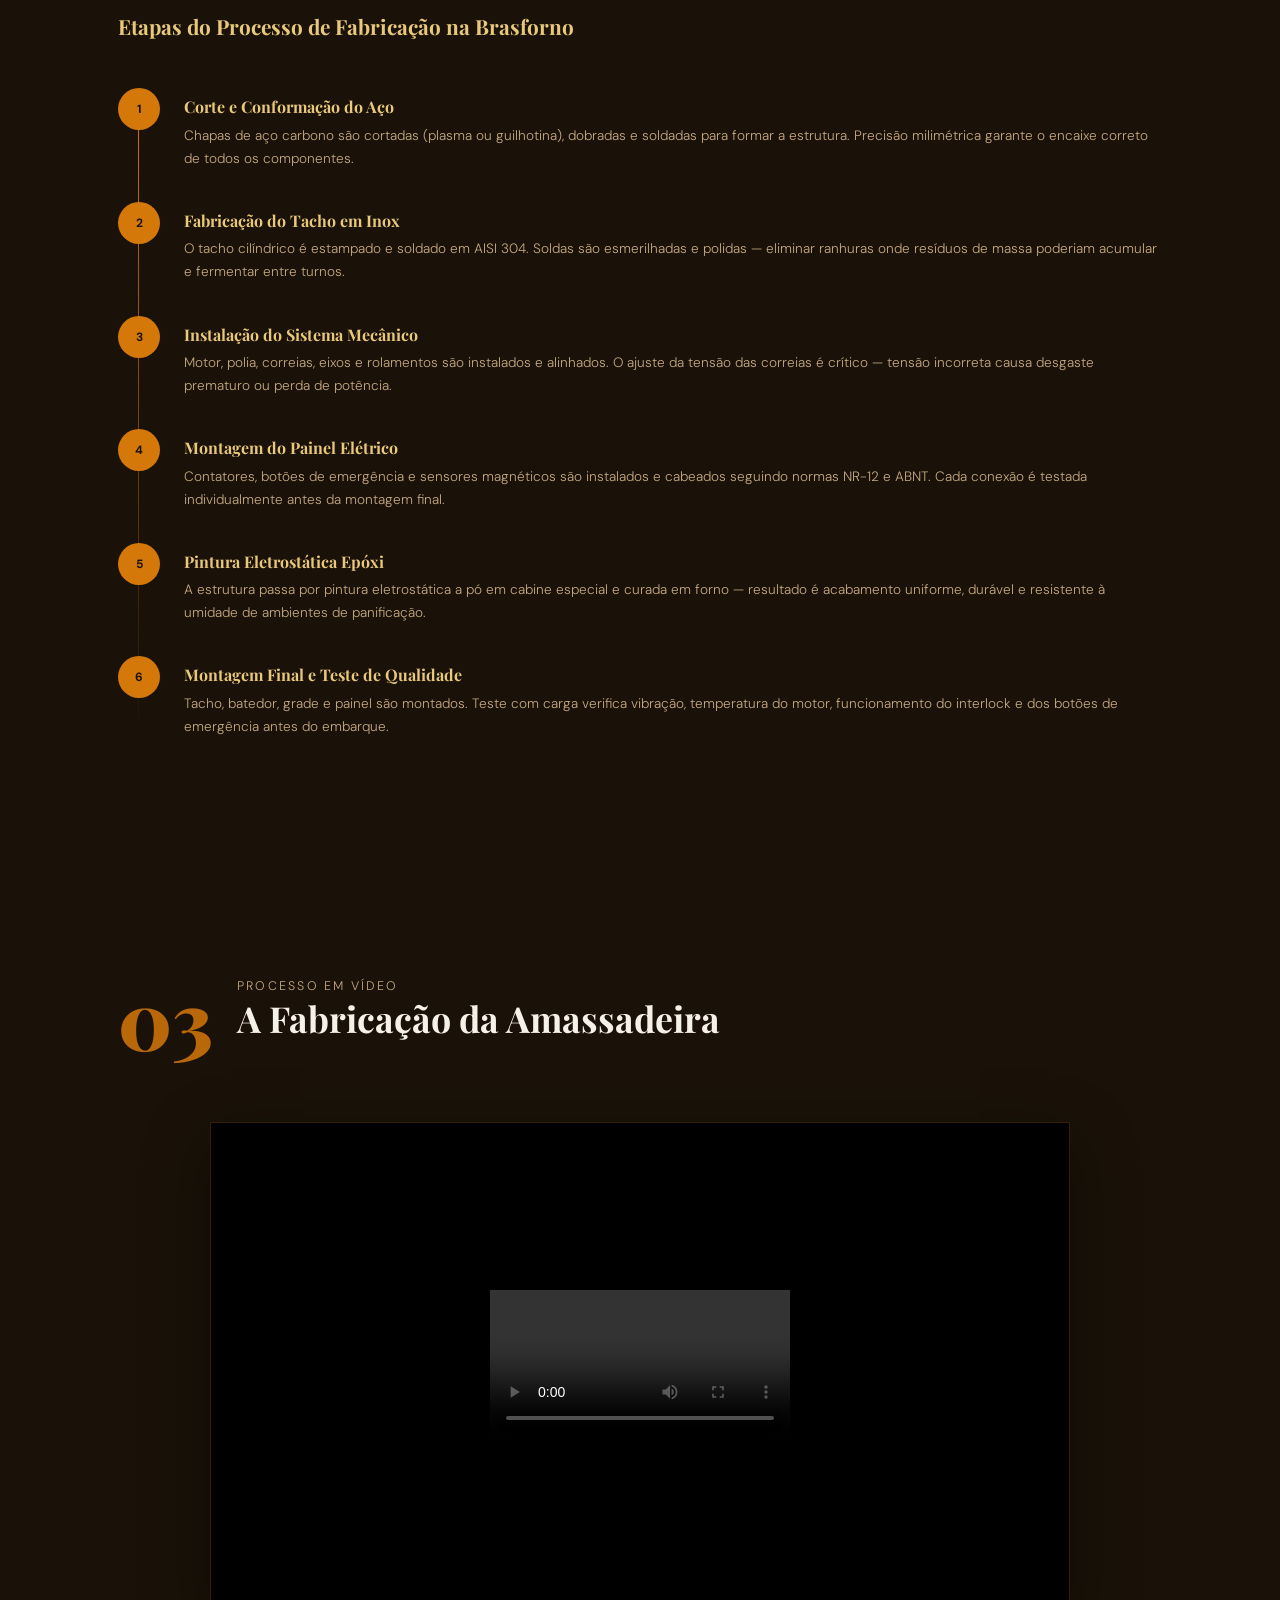
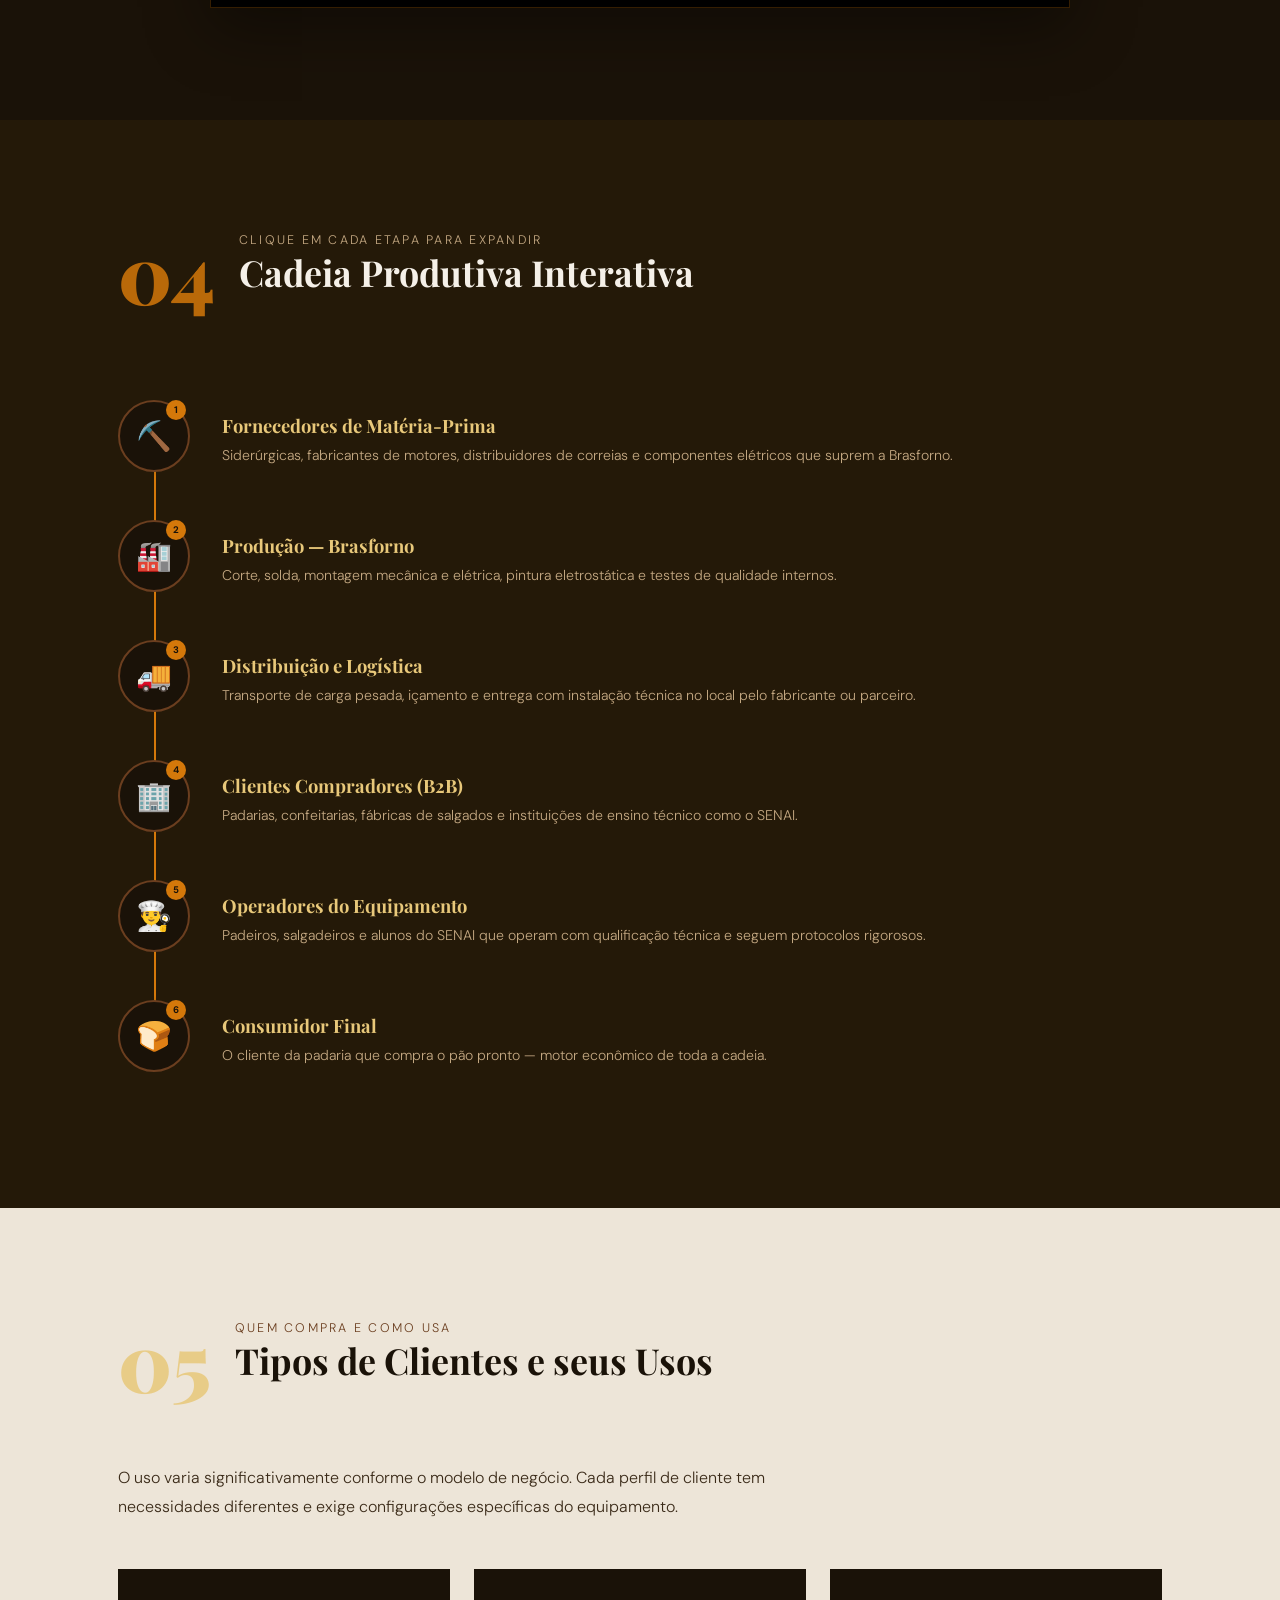
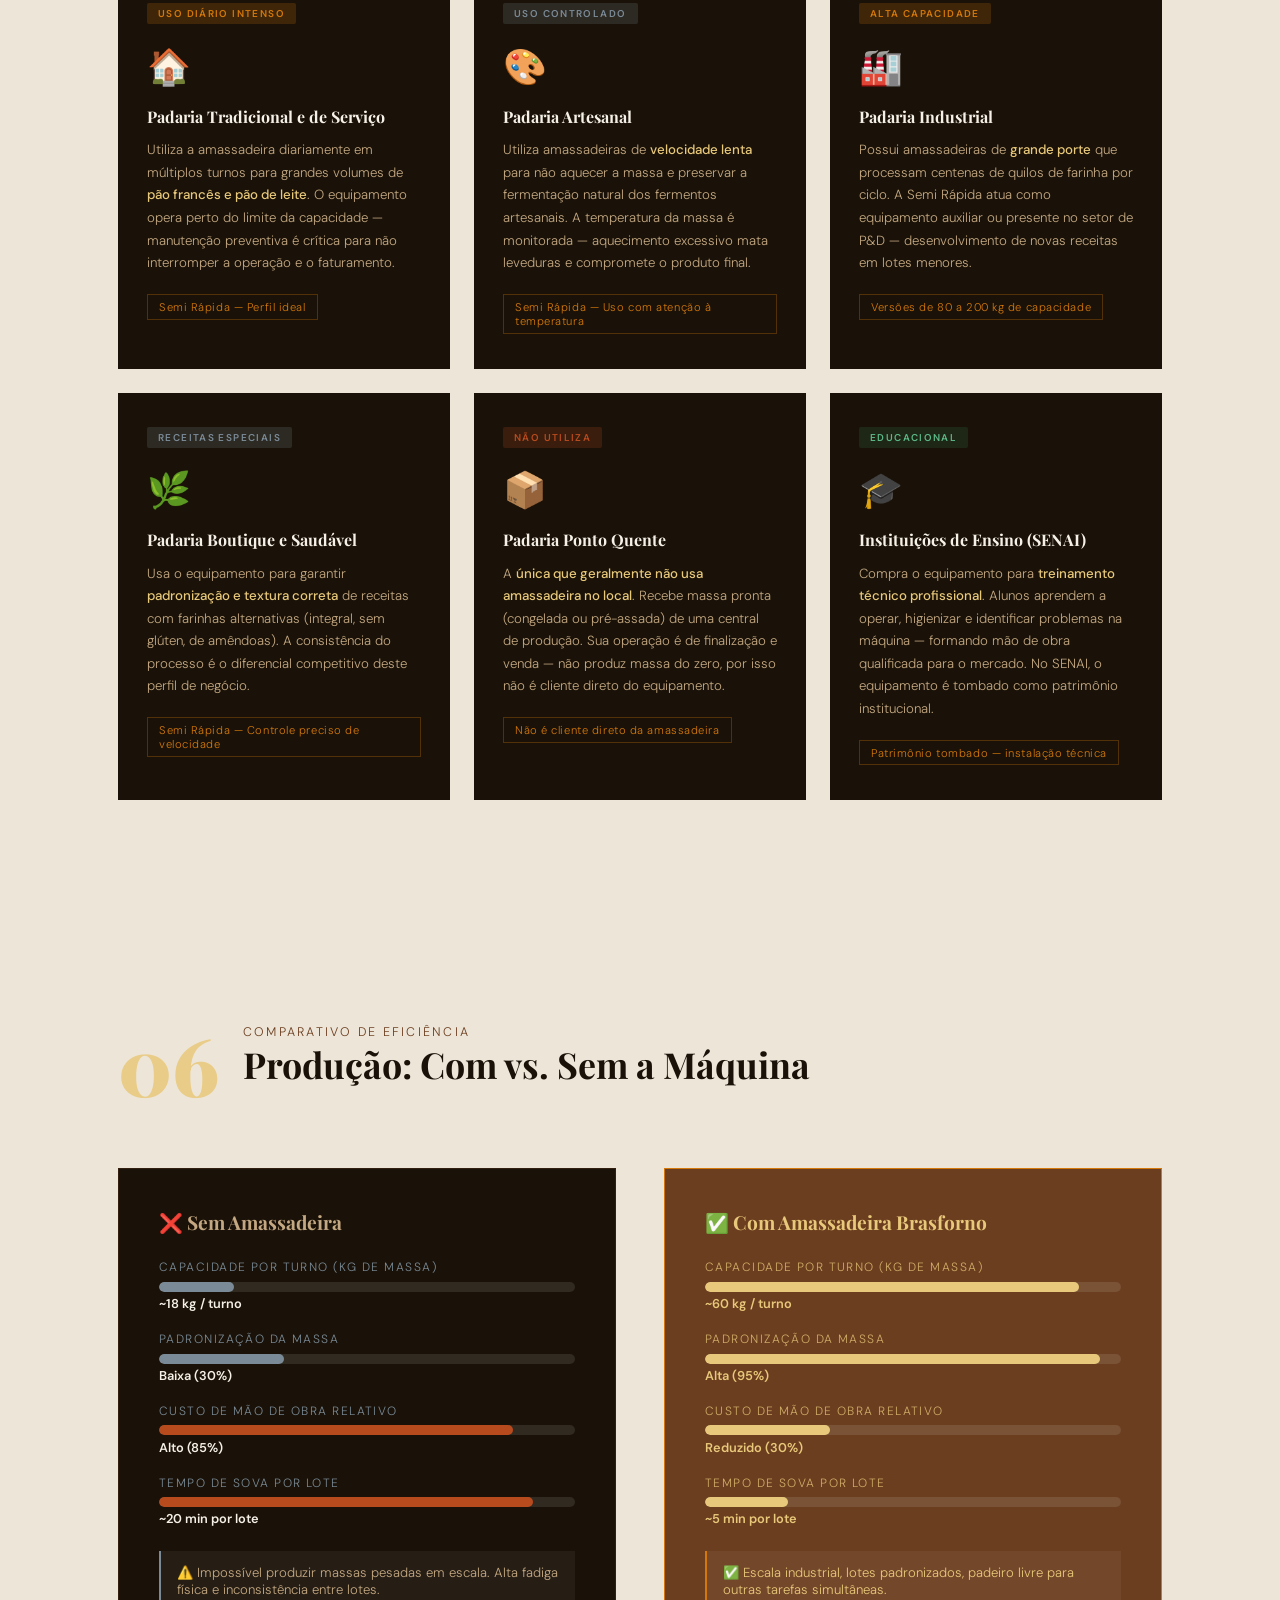
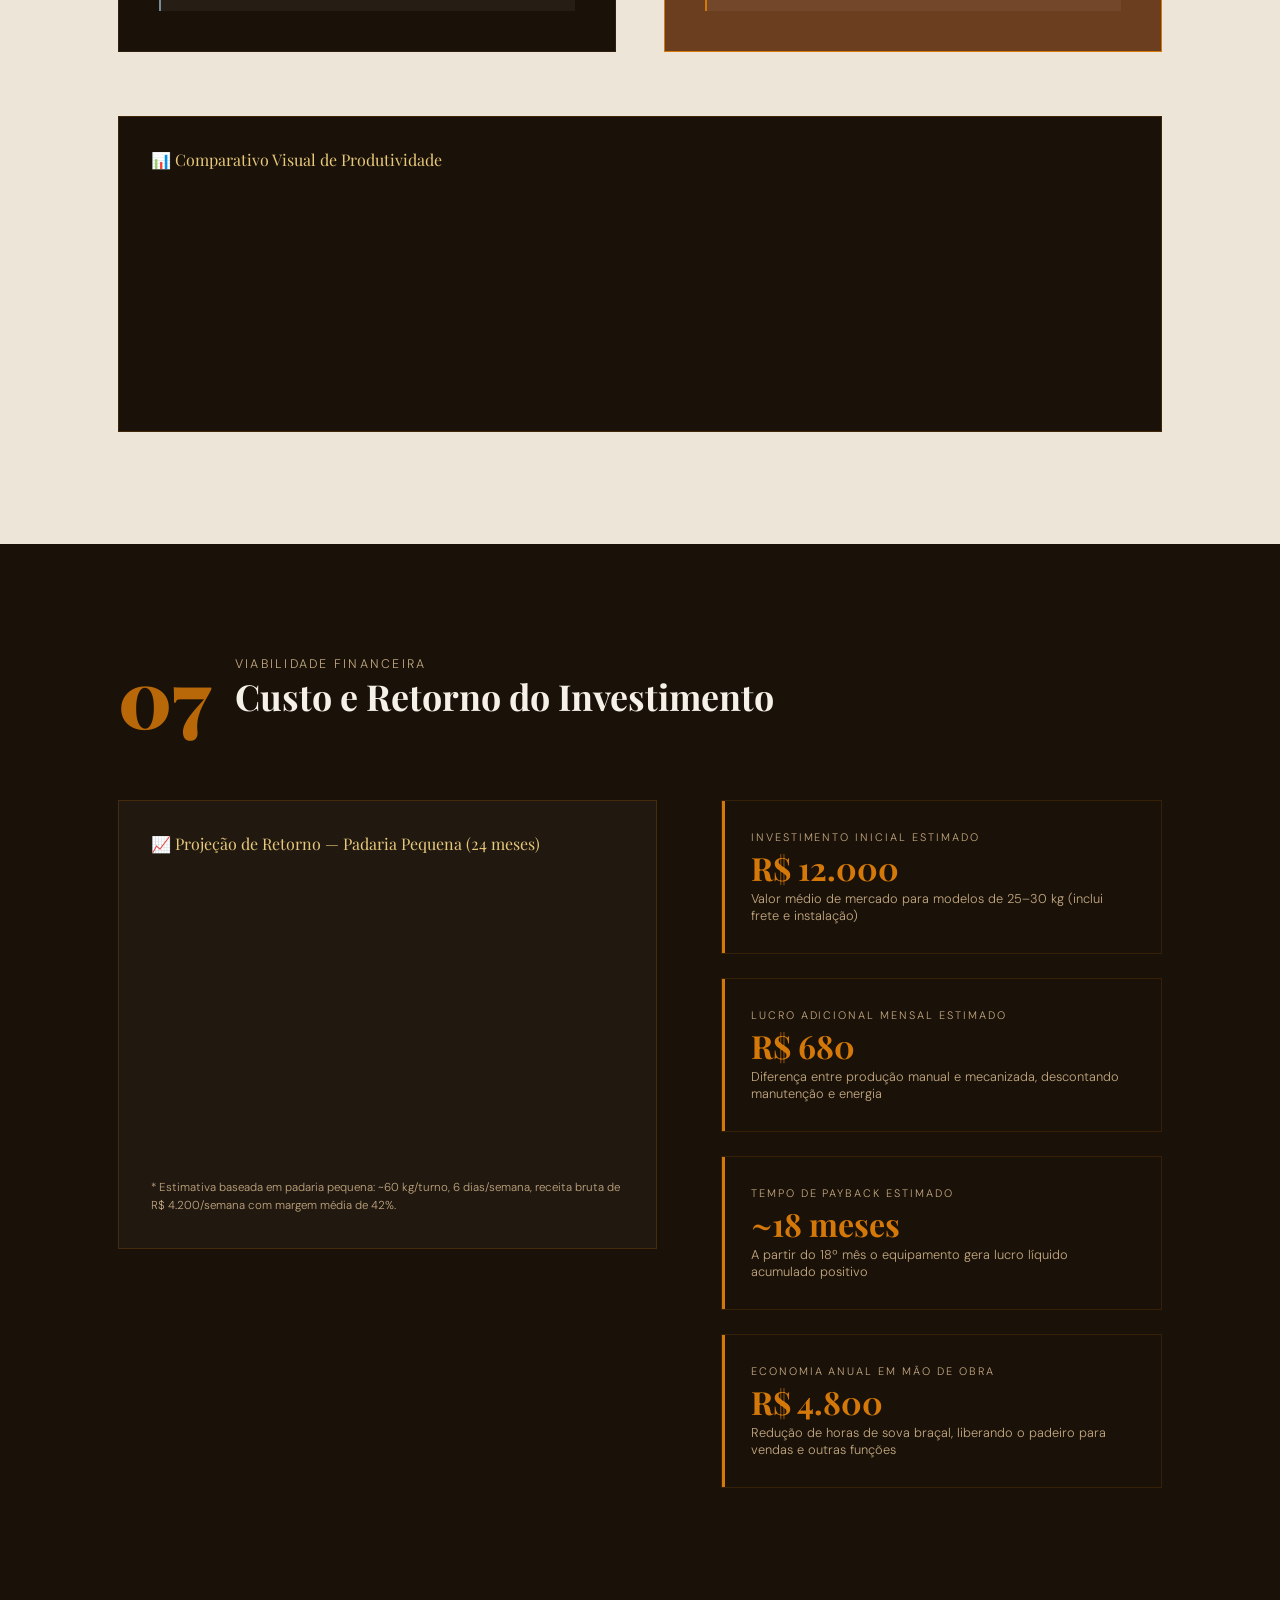
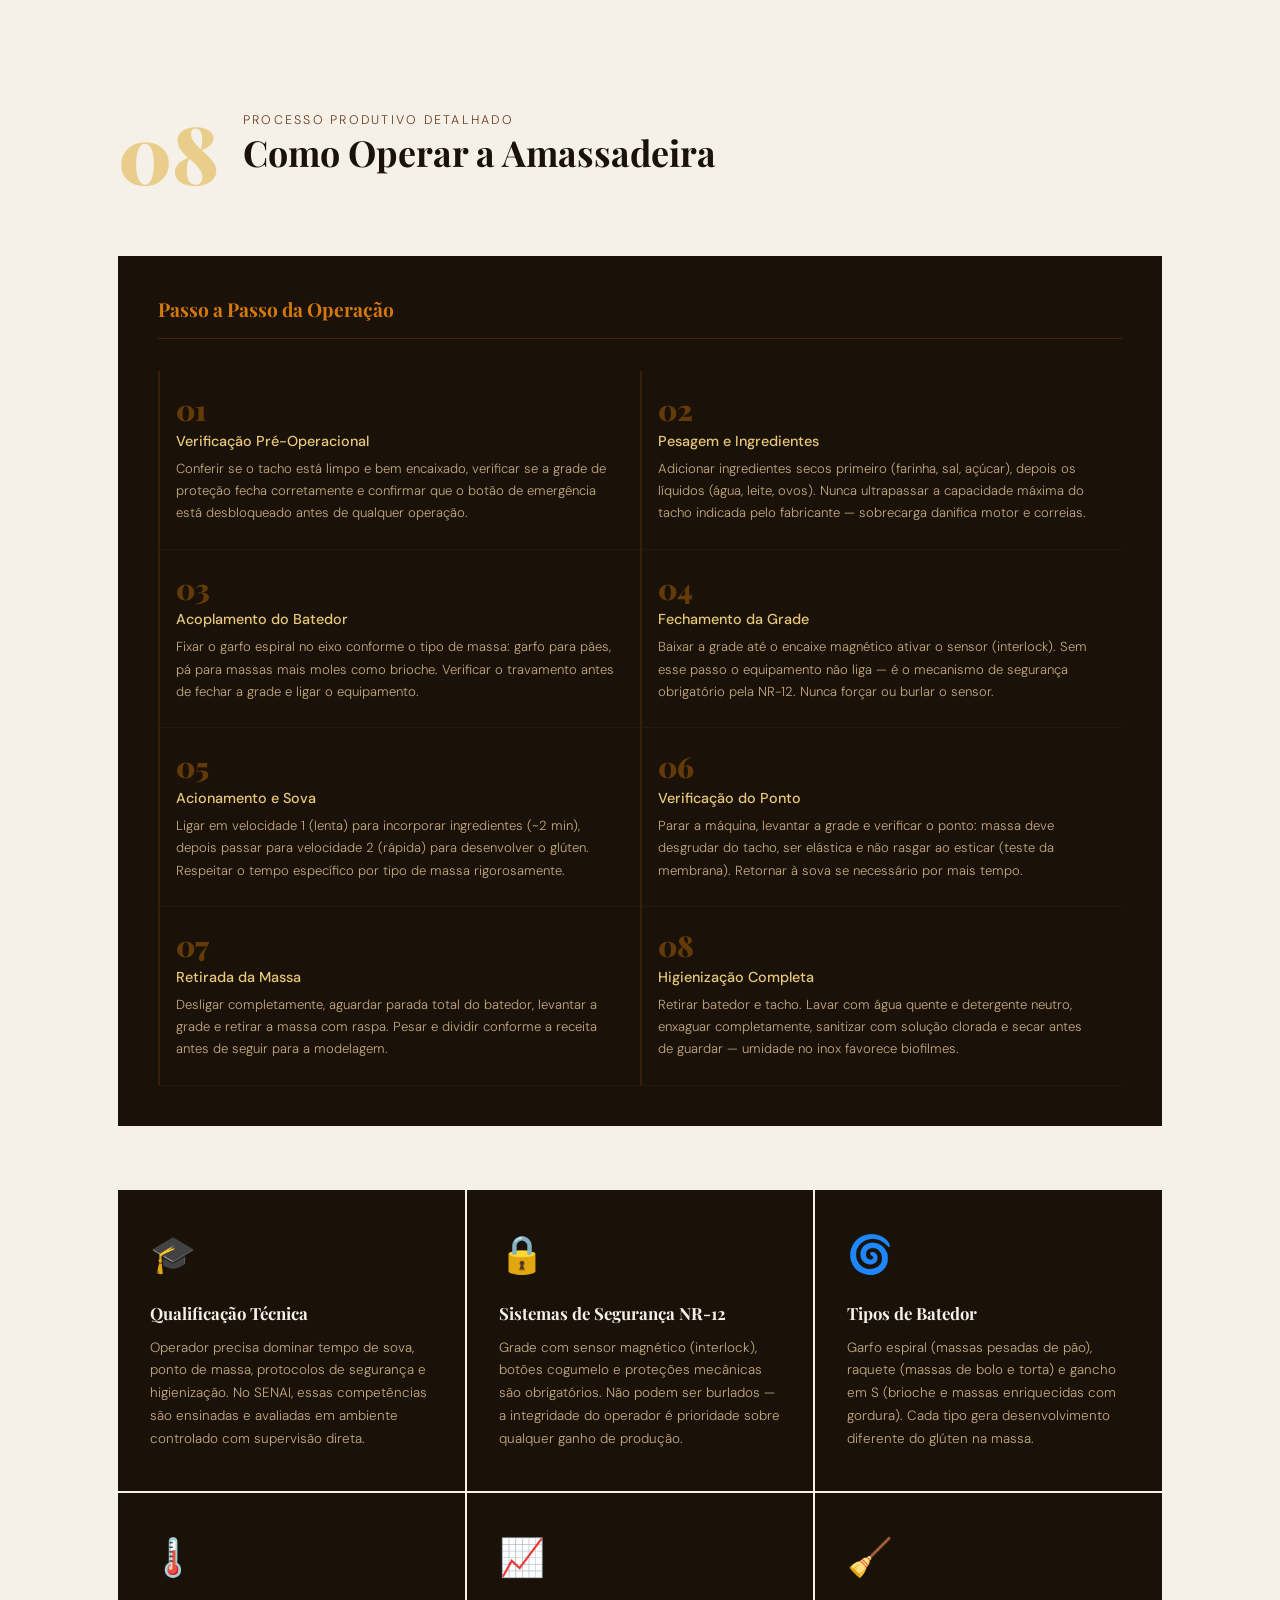
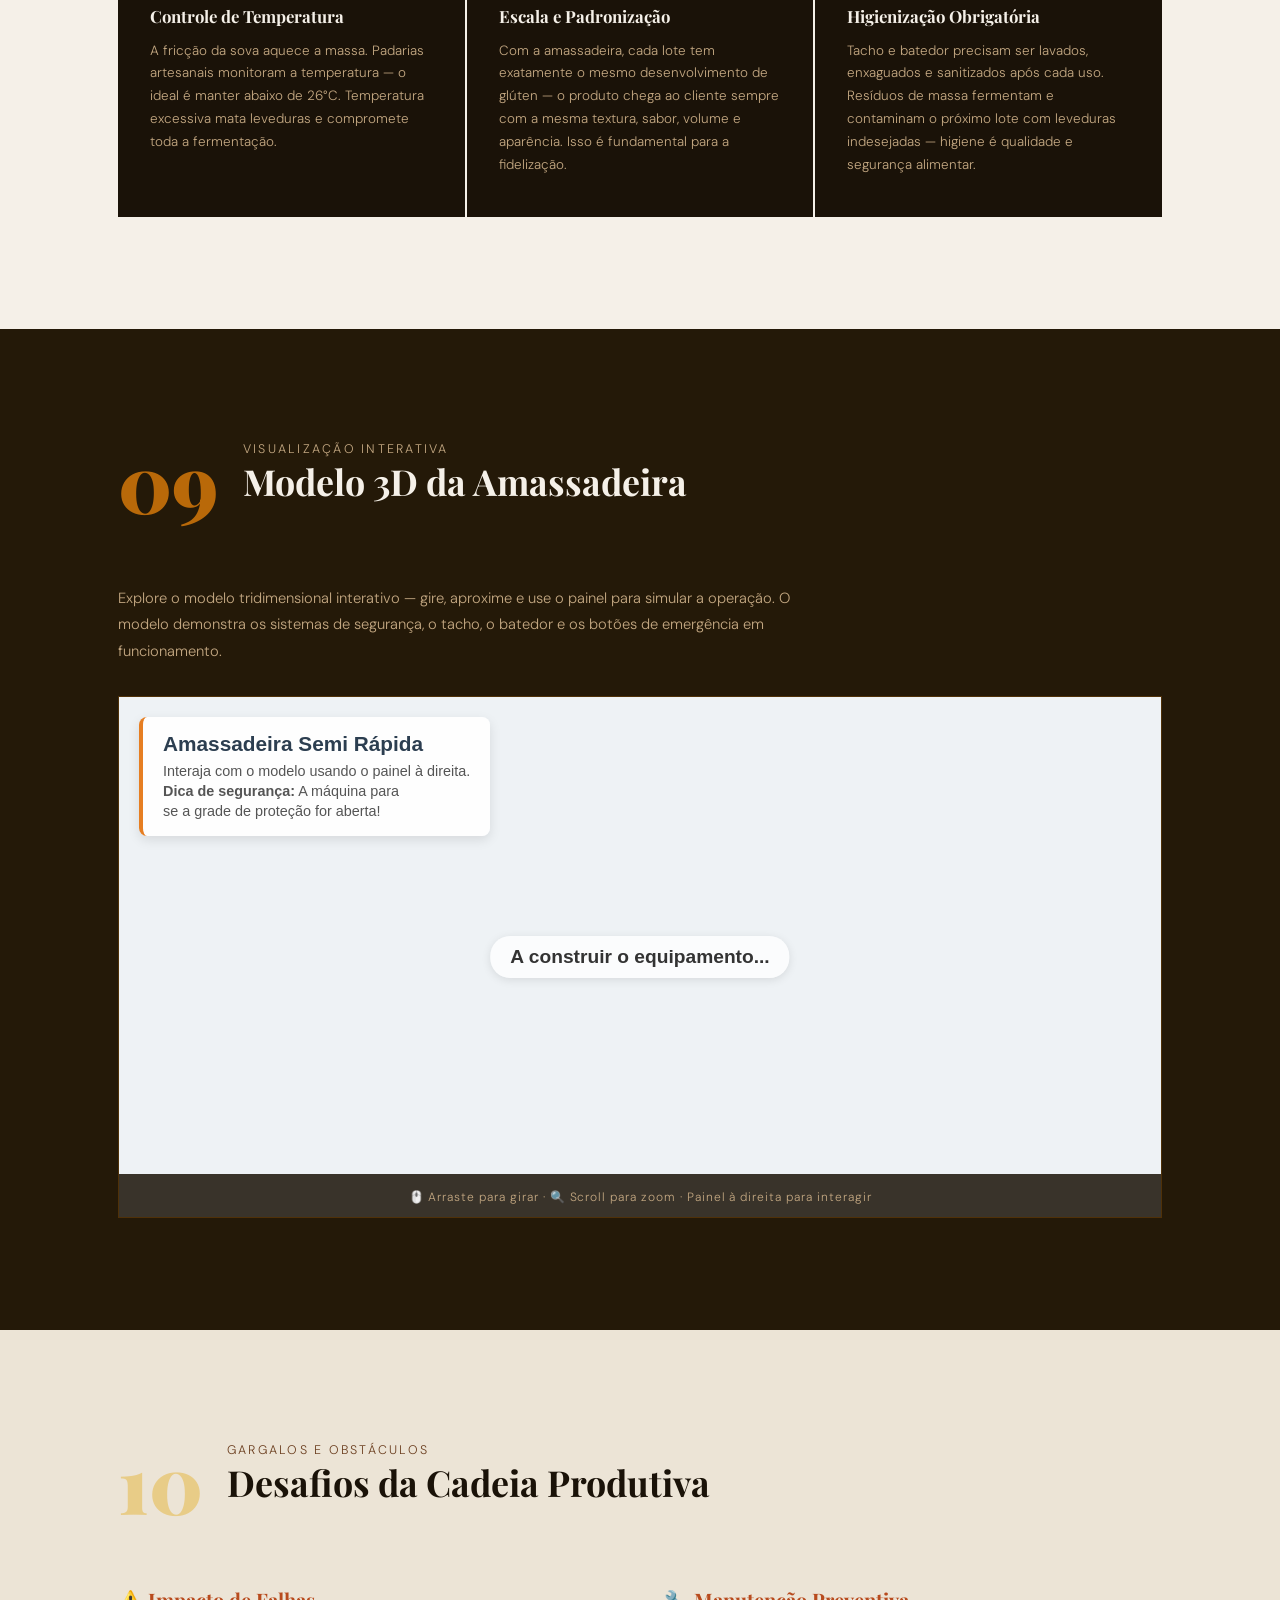
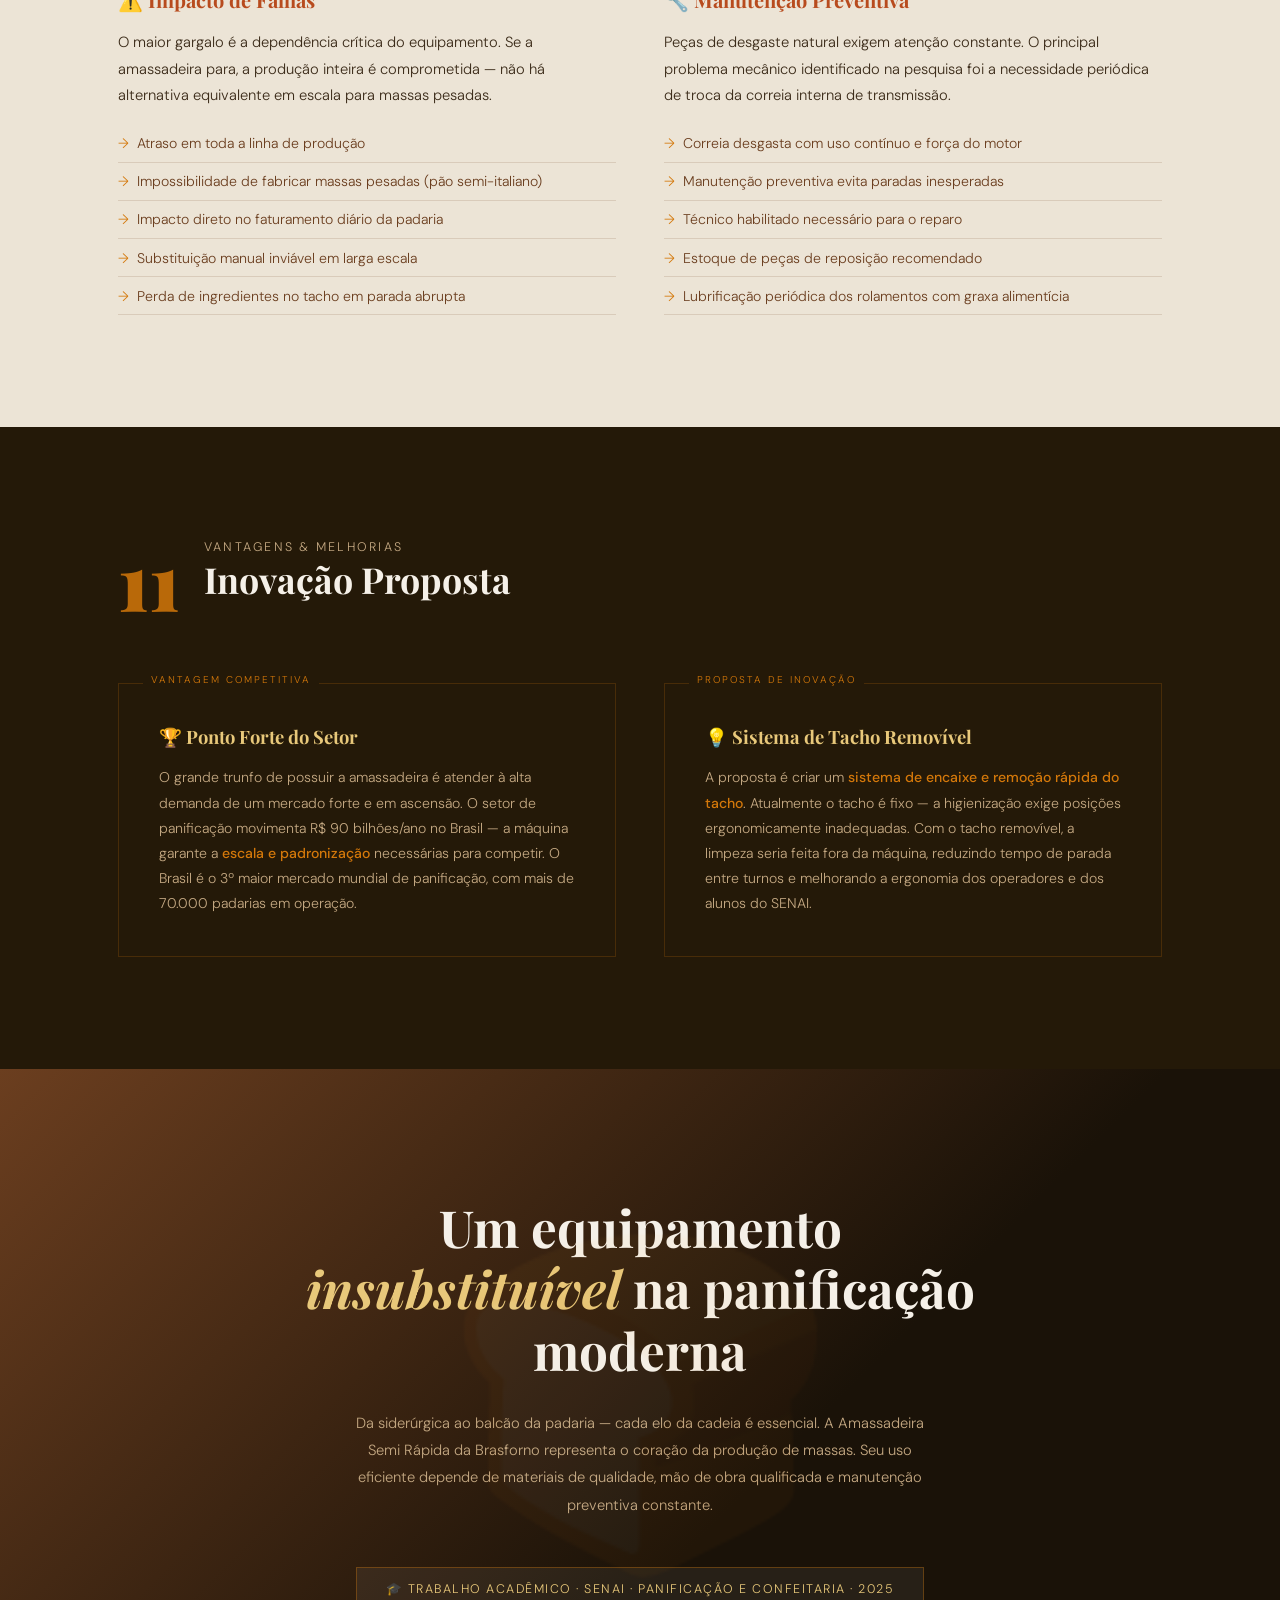
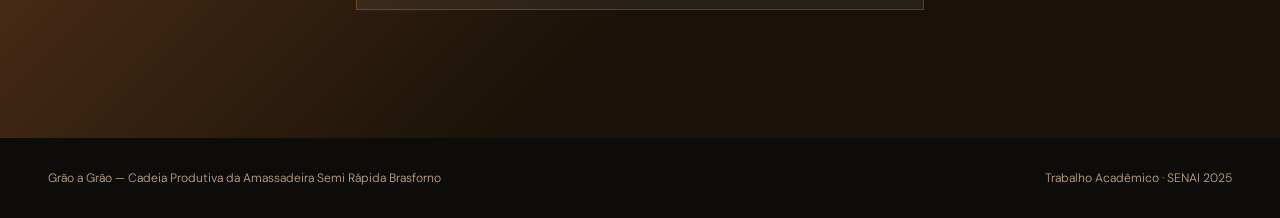
==== commit a11e29cd: "Change greeting from 'Hello' to 'Goodbye'" ====
--- a/index.html
+++ b/index.html
@@ -349,7 +349,7 @@
             <iframe src="modelo3d.html" class="viewer-iframe" title="Modelo 3D Amassadeira" frameborder="0"></iframe>
             <div class="viewer-overlay-info"><span>🖱️ Arraste para girar · 🔍 Scroll para zoom · Painel à direita para interagir</span></div>
           </div>
-          <p class="viewer-note">* O modelo 3D é carregado do arquivo <code>modelo3d.html</code> na mesma pasta. Se não aparecer, abra o arquivo diretamente no navegador.</p>
+          <!--<p class="viewer-note">* O modelo 3D é carregado do arquivo <code>modelo3d.html</code> na mesma pasta. Se não aparecer, abra o arquivo diretamente no navegador.</p>-->
         </div>
       </div>
     </section>
